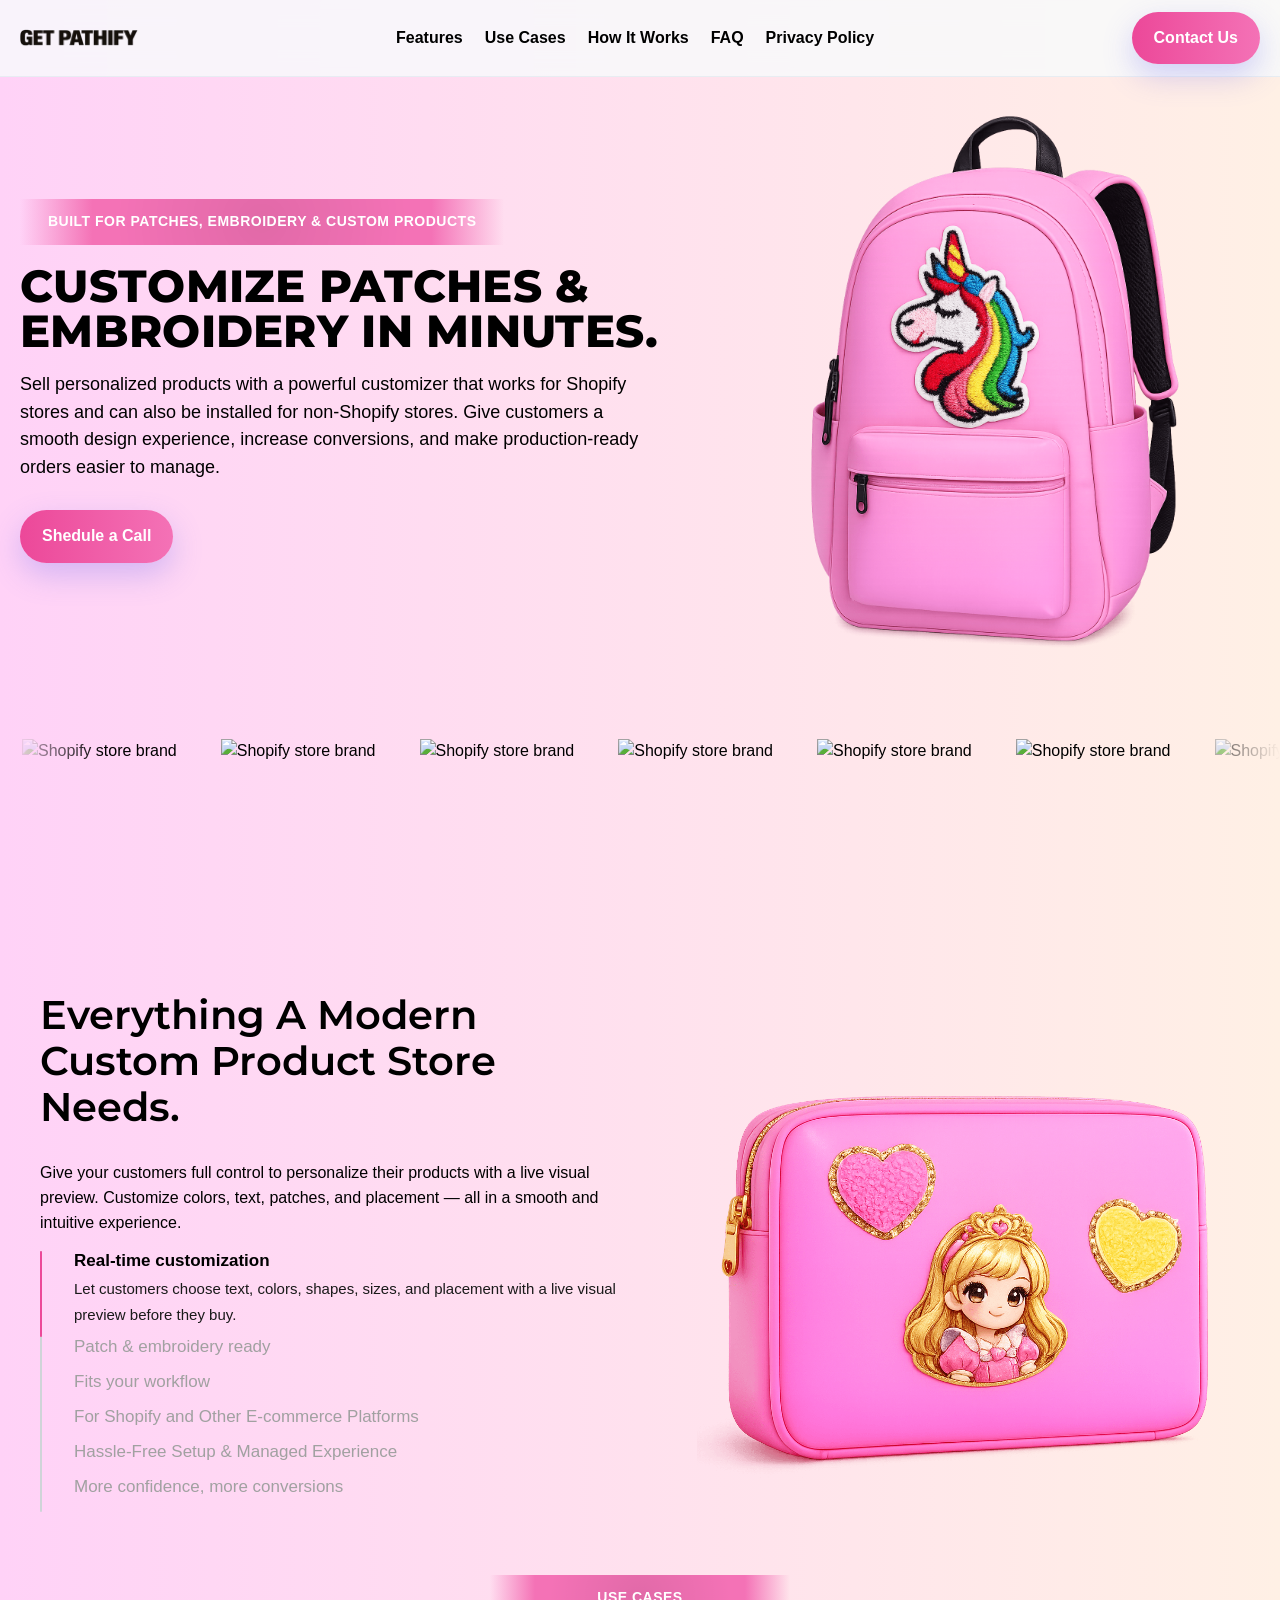
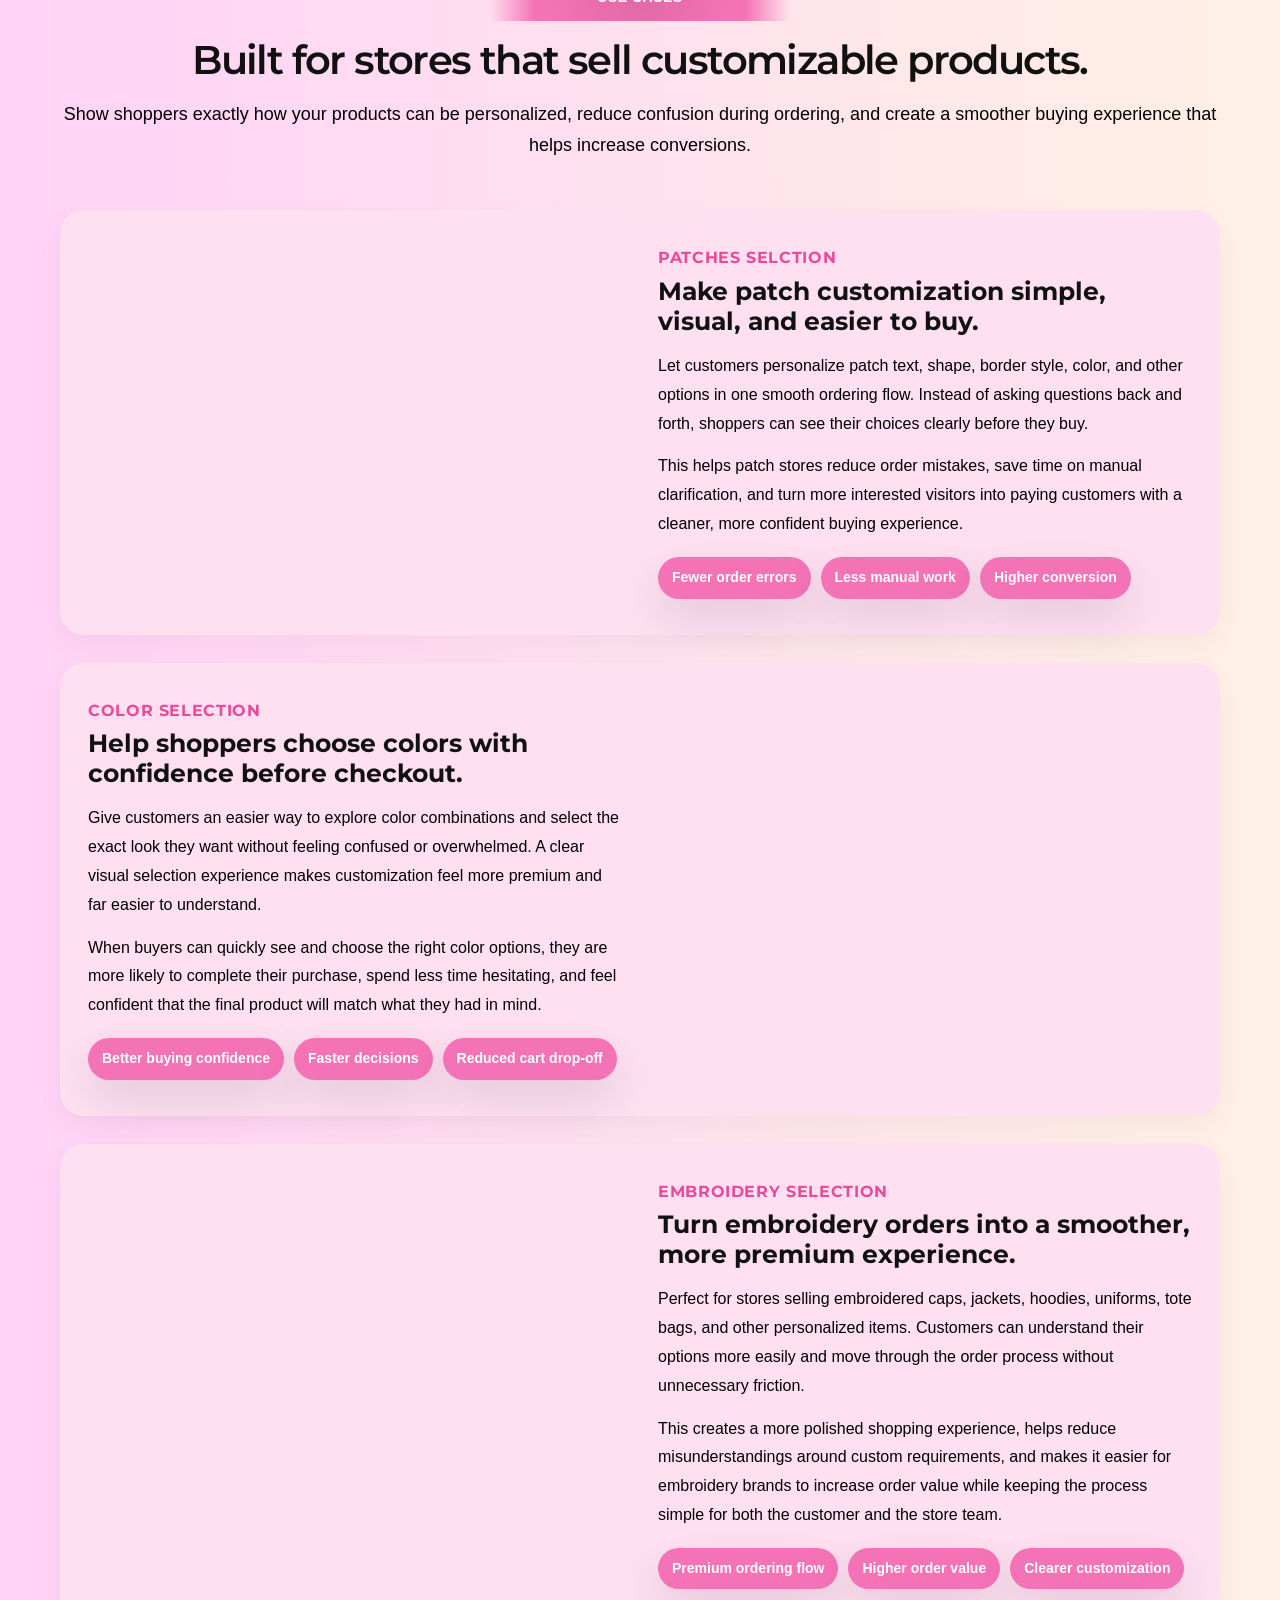
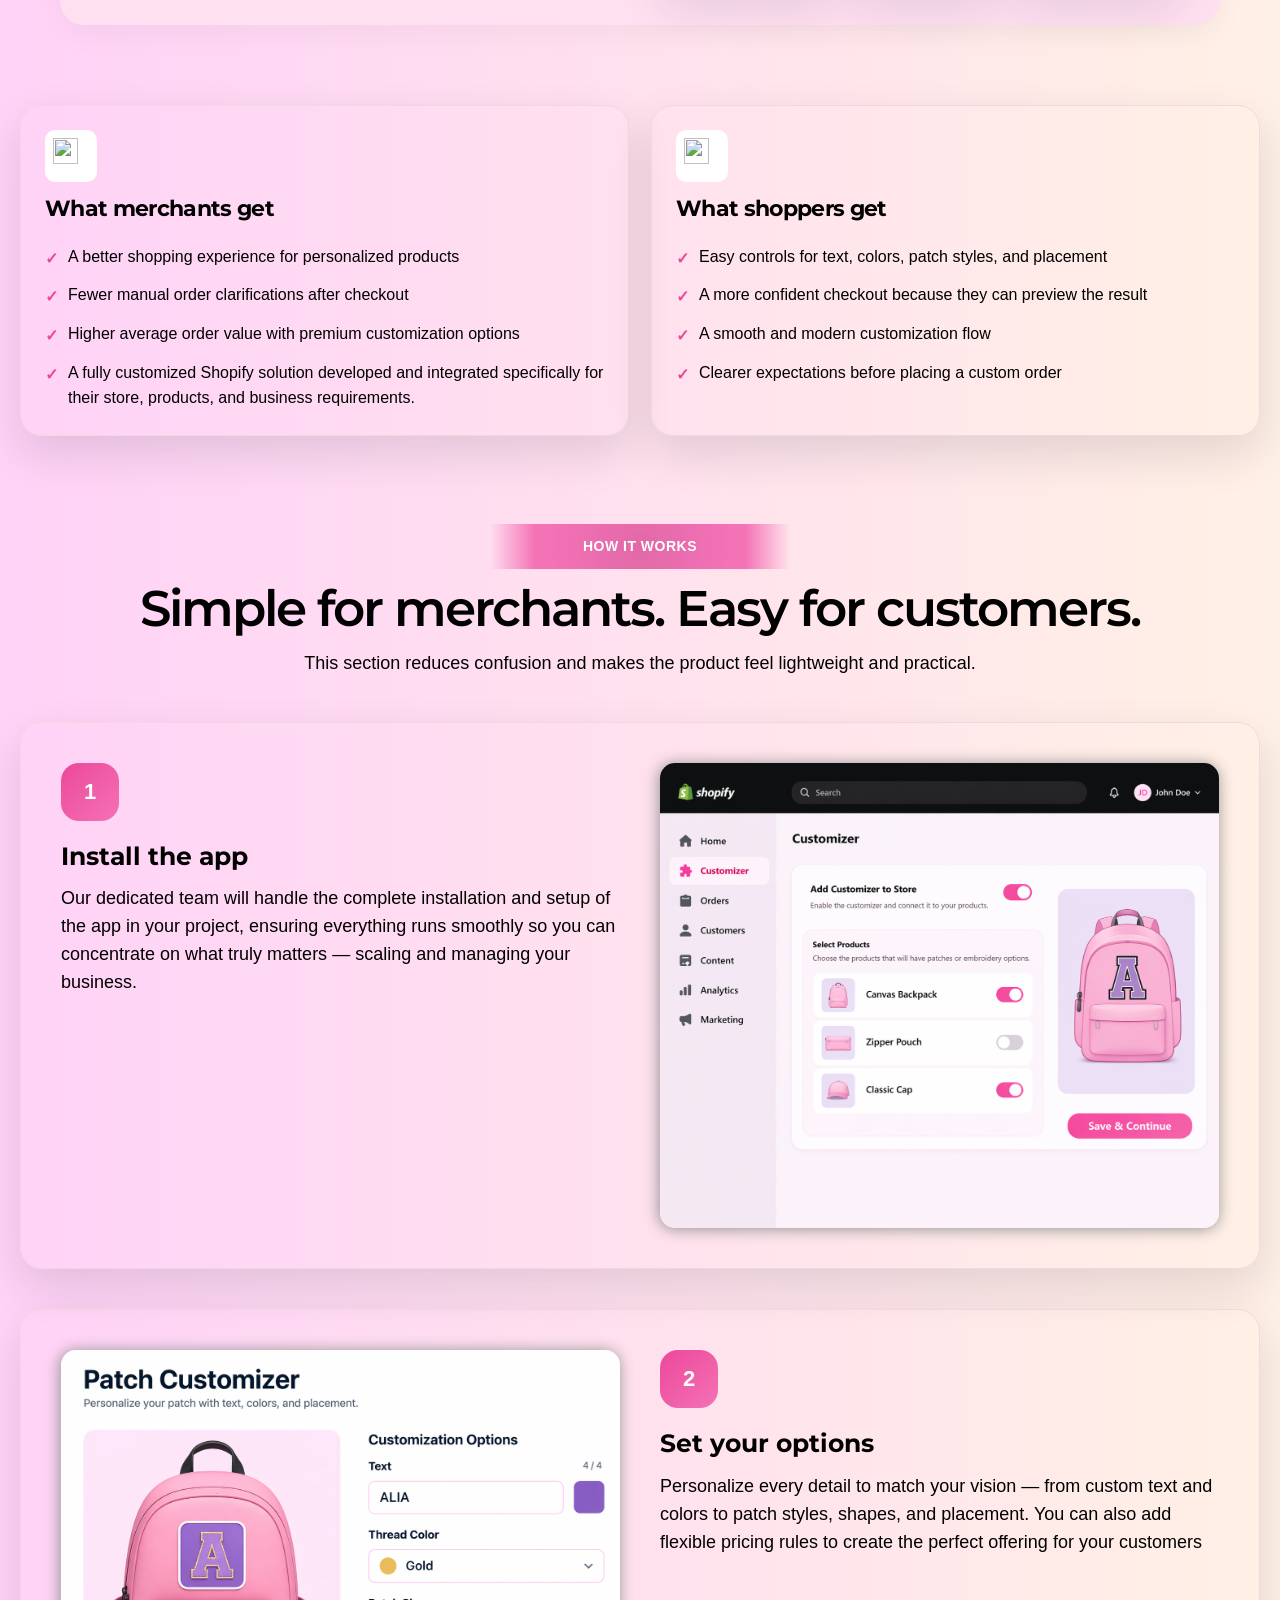
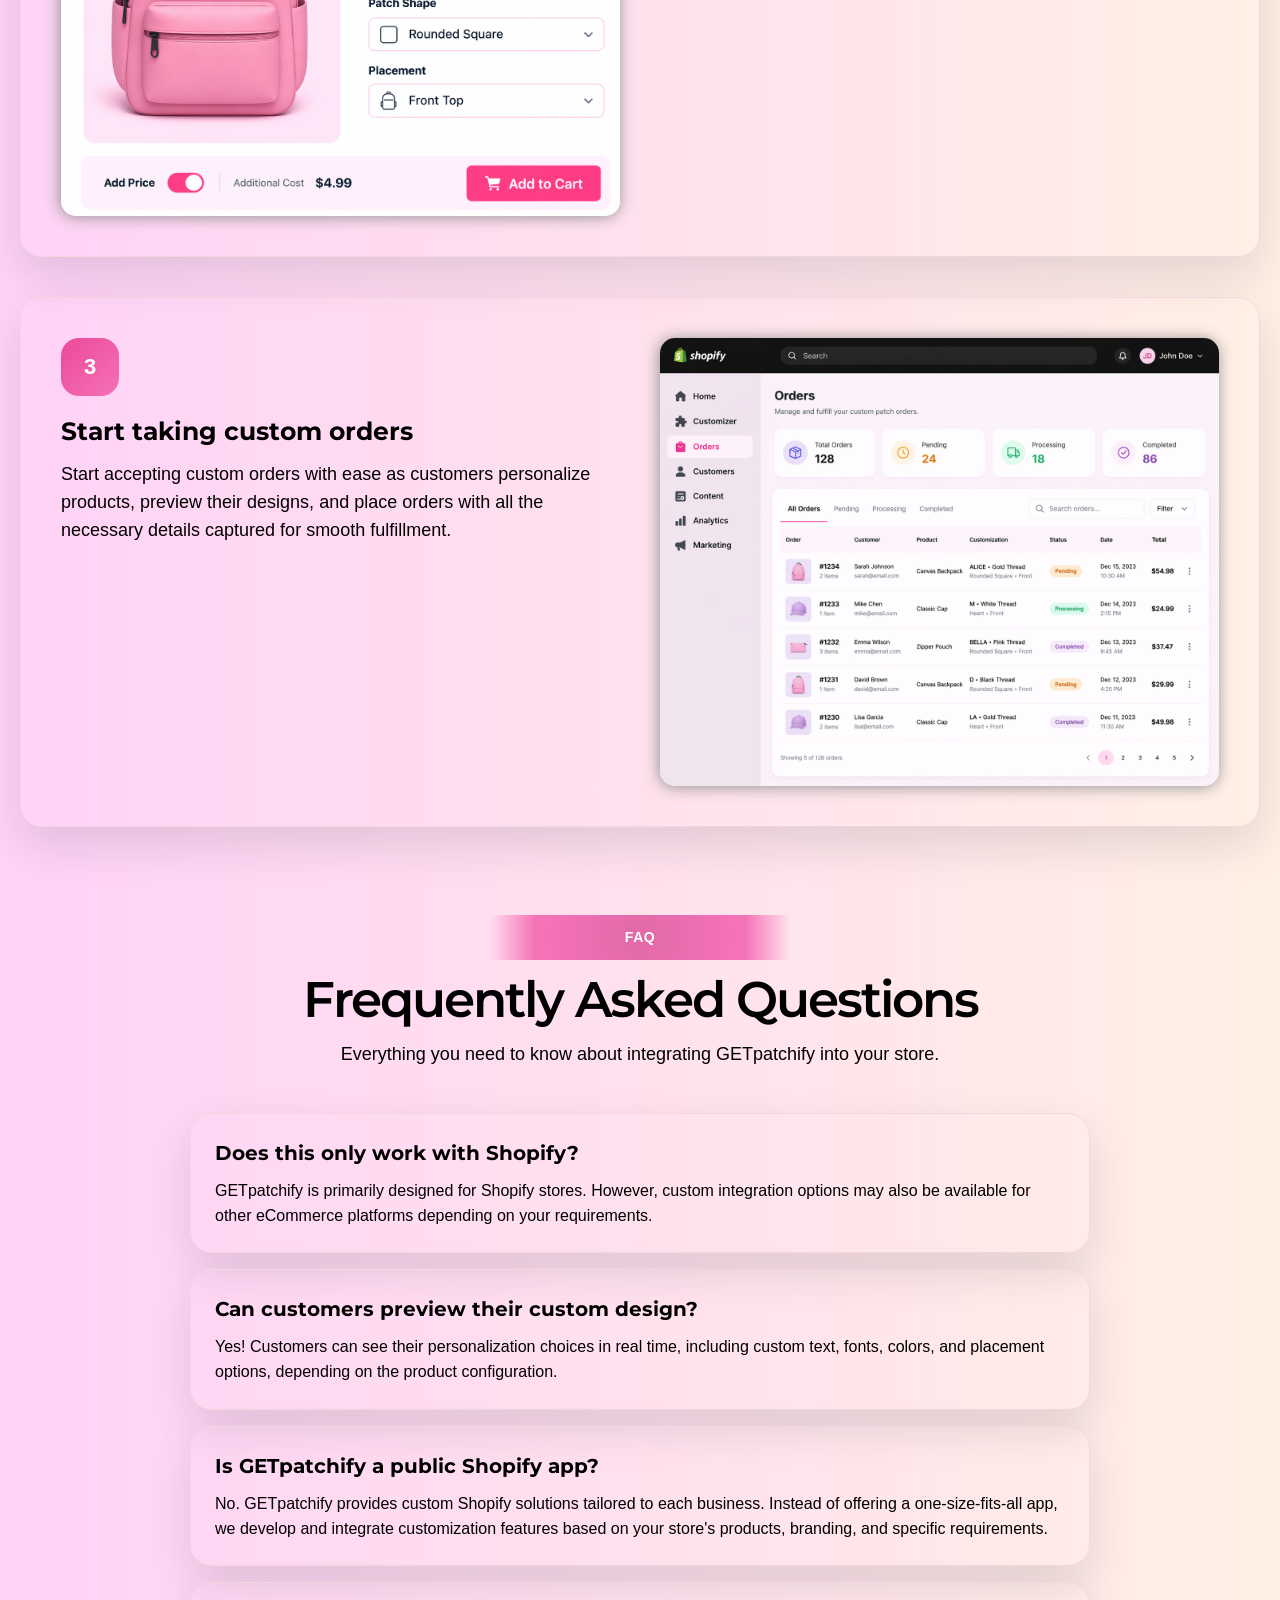
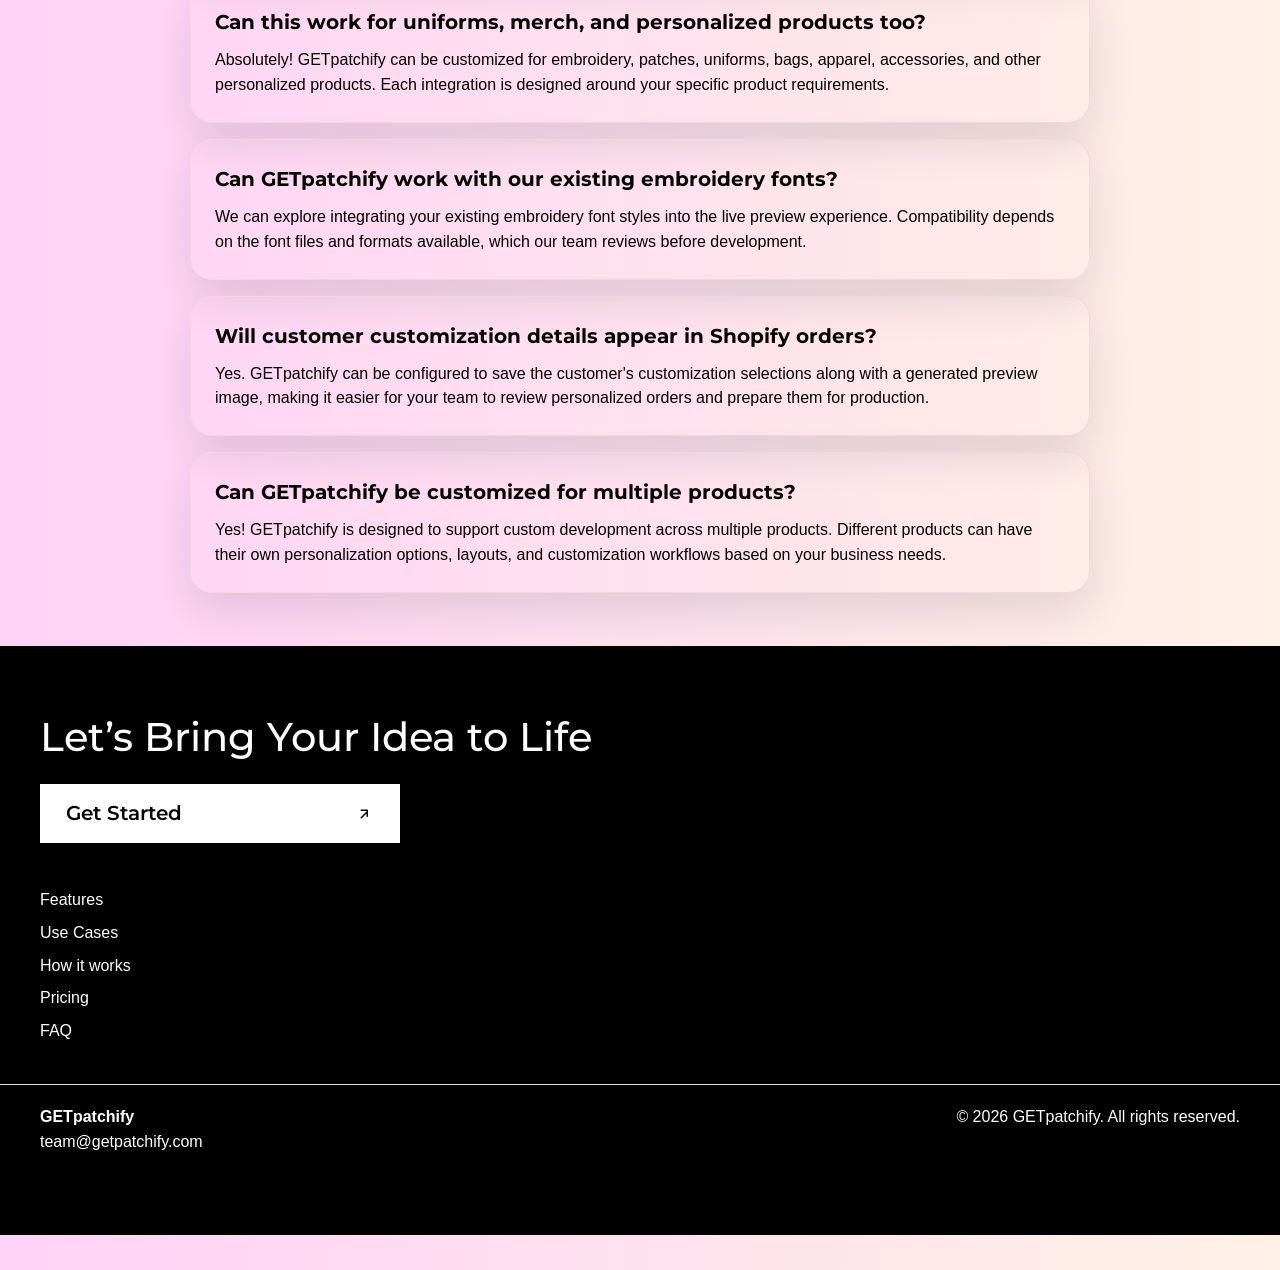
==== index.html @ f0e1431e "Update index.html" ====
<!DOCTYPE html>
<html lang="en">
<head>
  <meta charset="UTF-8" />
  <meta name="viewport" content="width=device-width, initial-scale=1.0" />
  <title>GETpatchify - Patch & Embroidery Customizer for Every Store</title>
   <link rel="icon" type="image/png" href="assets/favicon.png">
  <link rel="preconnect" href="https://fonts.googleapis.com">
<link rel="preconnect" href="https://fonts.gstatic.com" crossorigin>
<link href="https://fonts.googleapis.com/css2?family=Montserrat:ital,wght@0,100..900;1,100..900&display=swap" rel="stylesheet">
<link rel="stylesheet" href="assets/style.css">
</head>
<style>
  .mobile-navbar-toogle-button{
    display:none;
  }
</style>
<body>
  
  <header>
    <div class="container nav">
     
      <a href="/Get-Patchify" class="logo">
        <img src="assets/logo.png" alt="">
      </a>
 <div class="mobile-navbar-toogle-button">
        <span></span>
        <span></span>
      </div>

      <div class="mobile-nav-links">
           <a href="#features">Features</a>
        <a href="#use-cases">Use Cases</a>
        <a href="#how-it-works">How It Works</a>
        <!-- <a href="#pricing">Pricing</a> -->
        <a href="#faq">FAQ</a>
        <a href="/privacy-policy">Privacy Policy</a>
          <a href="/contact-us">Contact Us</a>
      </div>
      <nav class="nav-links">
        <a href="#features">Features</a>
        <a href="#use-cases">Use Cases</a>
        <a href="#how-it-works">How It Works</a>
        <!-- <a href="#pricing">Pricing</a> -->
        <a href="#faq">FAQ</a>
        <a href="/privacy-policy">Privacy Policy</a>
       
      </nav>

      <div class="nav-cta">
        <a class="btn btn-primary" href="/contact-us">Contact Us</a>
      </div>
    </div>
  </header>

  <main>
    <section class="hero">
      <div class="container hero-grid">
        
        <div>
          <span class="tag">Built for patches, embroidery & custom products</span>
          <h1>Customize patches & embroidery in minutes.</h1>
          <p>
            Sell personalized products with a powerful customizer that works for Shopify stores and can also be installed for non-Shopify stores. Give customers a smooth design experience, increase conversions, and make production-ready orders easier to manage.
          </p>


          <div class="nav-cta">
        <a class="btn btn-primary" href="https://calendar.app.google/YmENyZ9vrxTN5HNY9">Shedule a Call</a>
      </div>
        </div>
<div class="hero-card">
    <img src="assets/main-hero-image.png" alt="">
        </div>
        
      </div>
    </section>

    <section class="brands">
   <div class="imgs-marque-wrap">
  <div class="track">
    <img src="https://cdn.shopify.com/b/shopify-brochure2-assets/4a6ab9bbbf33ac29cf1747e48492a14e.svg" alt="Shopify store brand" loading="lazy">
    <img src="https://cdn.shopify.com/b/shopify-brochure2-assets/d7d665c21caba6bf4e58aea093f60a0c.svg" alt="Shopify store brand" loading="lazy">
    <img src="https://cdn.shopify.com/b/shopify-brochure2-assets/ea0fba11cd0b0a8221a77893385d4b6c.svg" alt="Shopify store brand" loading="lazy">
    <img src="https://cdn.shopify.com/b/shopify-brochure2-assets/bb1480775c17a84b2787e71d4b8b5c72.svg" alt="Shopify store brand" loading="lazy">
    <img src="https://cdn.shopify.com/b/shopify-brochure2-assets/2075ad1e1e60e6fa121f54a1bfe4185c.svg" alt="Shopify store brand" loading="lazy">
    <img src="https://cdn.shopify.com/b/shopify-brochure2-assets/f000a563db2c785b97ea90a1a2695c1e.svg" alt="Shopify store brand" loading="lazy">
    <img src="https://cdn.shopify.com/b/shopify-brochure2-assets/4a6ab9bbbf33ac29cf1747e48492a14e.svg" alt="Shopify store brand" loading="lazy">
    <img src="https://cdn.shopify.com/b/shopify-brochure2-assets/d7d665c21caba6bf4e58aea093f60a0c.svg" alt="Shopify store brand" loading="lazy">
    <img src="https://cdn.shopify.com/b/shopify-brochure2-assets/ea0fba11cd0b0a8221a77893385d4b6c.svg" alt="Shopify store brand" loading="lazy">
    <img src="https://cdn.shopify.com/b/shopify-brochure2-assets/bb1480775c17a84b2787e71d4b8b5c72.svg" alt="Shopify store brand" loading="lazy">
    <img src="https://cdn.shopify.com/b/shopify-brochure2-assets/2075ad1e1e60e6fa121f54a1bfe4185c.svg" alt="Shopify store brand" loading="lazy">
    <img src="https://cdn.shopify.com/b/shopify-brochure2-assets/f000a563db2c785b97ea90a1a2695c1e.svg" alt="Shopify store brand" loading="lazy">

    <!-- duplicate for smooth infinite marquee -->
  <img src="https://cdn.shopify.com/b/shopify-brochure2-assets/4a6ab9bbbf33ac29cf1747e48492a14e.svg" alt="Shopify store brand" loading="lazy">
    <img src="https://cdn.shopify.com/b/shopify-brochure2-assets/d7d665c21caba6bf4e58aea093f60a0c.svg" alt="Shopify store brand" loading="lazy">
    <img src="https://cdn.shopify.com/b/shopify-brochure2-assets/ea0fba11cd0b0a8221a77893385d4b6c.svg" alt="Shopify store brand" loading="lazy">
    <img src="https://cdn.shopify.com/b/shopify-brochure2-assets/bb1480775c17a84b2787e71d4b8b5c72.svg" alt="Shopify store brand" loading="lazy">
    <img src="https://cdn.shopify.com/b/shopify-brochure2-assets/2075ad1e1e60e6fa121f54a1bfe4185c.svg" alt="Shopify store brand" loading="lazy">
    <img src="https://cdn.shopify.com/b/shopify-brochure2-assets/f000a563db2c785b97ea90a1a2695c1e.svg" alt="Shopify store brand" loading="lazy">
    <img src="https://cdn.shopify.com/b/shopify-brochure2-assets/4a6ab9bbbf33ac29cf1747e48492a14e.svg" alt="Shopify store brand" loading="lazy">
    <img src="https://cdn.shopify.com/b/shopify-brochure2-assets/d7d665c21caba6bf4e58aea093f60a0c.svg" alt="Shopify store brand" loading="lazy">
    <img src="https://cdn.shopify.com/b/shopify-brochure2-assets/ea0fba11cd0b0a8221a77893385d4b6c.svg" alt="Shopify store brand" loading="lazy">
    <img src="https://cdn.shopify.com/b/shopify-brochure2-assets/bb1480775c17a84b2787e71d4b8b5c72.svg" alt="Shopify store brand" loading="lazy">
    <img src="https://cdn.shopify.com/b/shopify-brochure2-assets/2075ad1e1e60e6fa121f54a1bfe4185c.svg" alt="Shopify store brand" loading="lazy">
    <img src="https://cdn.shopify.com/b/shopify-brochure2-assets/f000a563db2c785b97ea90a1a2695c1e.svg" alt="Shopify store brand" loading="lazy">
  </div>
</div>
    </section>

    <section class="trusted-oil-change-evanston-process-section" aria-labelledby="trusted-oil-change-evanston-process-title">

  <div class="trusted-oil-change-evanston-process-container" id="features">
    <div class="trusted-oil-change-evanston-process__inner">
<div class="trusted-oil-change-evanston-process-main-content-wrapper-only-for-mobile">
	 <div class="trusted-oil-change-evanston-process-main-content">
      

          <h2 id="trusted-oil-change-evanston-process-title"
              class="trusted-oil-change-evanston-process__title">
            Everything a modern custom product store needs.
          </h2>
        </div>
<p>
	Give your customers full control to personalize their products with a live visual preview. Customize colors, text, patches, and placement — all in a smooth and intuitive experience.
		  </p>
		</div>

      <!-- LEFT -->
      <div class="trusted-oil-change-evanston-process__left">

        <div class="trusted-oil-change-evanston-process-main-content only-for-desktop-main-content-wrapper">
      

          <h2 id="trusted-oil-change-evanston-process-title"
              class="trusted-oil-change-evanston-process__title">
            Everything a modern custom product store needs.
          </h2>
        </div>
<p>
	Give your customers full control to personalize their products with a live visual preview. Customize colors, text, patches, and placement — all in a smooth and intuitive experience.
		  </p>
        <!-- STEPS (Accordion style, keyboard accessible) -->
        <div class="trusted-oil-change-evanston-process-steps"
             id="evanstontrustedoilSteps"
             role="region"
             aria-label="Evanston Oil change process steps">

          <!-- Decorative bars -->
          <span class="trusted-oil-change-evanston-process-steps__track"
                aria-hidden="true"></span>
          <span class="trusted-oil-change-evanston-process-steps__active"
                aria-hidden="true"></span>

          <!-- STEP 1 -->
          <button class="trusted-oil-change-evanston-process-step is-active"
                  type="button"
                  aria-expanded="true"
                  aria-controls="evanston-oil-step-panel-1"
                  id="evanston-oil-step-btn-1">
            <span class="trusted-oil-change-evanston-process-step__content">
              <span class="trusted-oil-change-evanston-process-step__title">
               Real-time customization
              </span>

              <span class="trusted-oil-change-evanston-process-step__desc"
                    id="evanston-oil-step-panel-1"
                    role="region"
                    aria-labelledby="evanston-oil-step-btn-1">
                <span>
                  Let customers choose text, colors, shapes, sizes, and placement with a live visual preview before they buy.
                </span>
              </span>
            </span>
          </button>

          <!-- STEP 2 -->
          <button class="trusted-oil-change-evanston-process-step"
                  type="button"
                  aria-expanded="false"
                  aria-controls="evanston-oil-step-panel-2"
                  id="evanston-oil-step-btn-2">
            <span class="trusted-oil-change-evanston-process-step__content">
              <span class="trusted-oil-change-evanston-process-step__title">
               Patch & embroidery ready
              </span>

              <span class="trusted-oil-change-evanston-process-step__desc"
                    id="evanston-oil-step-panel-2"
                    role="region"
                    aria-labelledby="evanston-oil-step-btn-2">
                <span>
                  Built specifically for patch shops, embroidery businesses, uniforms, merch stores, and made-to-order products.
                </span>
              </span>
            </span>
          </button>

          <!-- STEP 3 -->
          <button class="trusted-oil-change-evanston-process-step"
                  type="button"
                  aria-expanded="false"
                  aria-controls="evanston-oil-step-panel-3"
                  id="evanston-oil-step-btn-3">
            <span class="trusted-oil-change-evanston-process-step__content">
              <span class="trusted-oil-change-evanston-process-step__title">
                Fits your workflow
              </span>

              <span class="trusted-oil-change-evanston-process-step__desc"
                    id="evanston-oil-step-panel-3"
                    role="region"
                    aria-labelledby="evanston-oil-step-btn-3">
                <span>
                  Capture customer selections in a clean format so your team can fulfill custom orders with fewer mistakes.
                </span>
              </span>
            </span>
          </button>

          <!-- STEP 4 -->
          <button class="trusted-oil-change-evanston-process-step"
                  type="button"
                  aria-expanded="false"
                  aria-controls="evanston-oil-step-panel-4"
                  id="evanston-oil-step-btn-4">
            <span class="trusted-oil-change-evanston-process-step__content">
              <span class="trusted-oil-change-evanston-process-step__title">
                For Shopify and Other E-commerce Platforms
              </span>

              <span class="trusted-oil-change-evanston-process-step__desc"
                    id="evanston-oil-step-panel-4"
                    role="region"
                    aria-labelledby="evanston-oil-step-btn-4">
                <span>
                 We can install the app on your Shopify store. If your store is not on Shopify, we can integrate it with other platforms as well.
                </span>
              </span>
            </span>
          </button>
          

          <!-- STEP 5 -->
          <button class="trusted-oil-change-evanston-process-step"
                  type="button"
                  aria-expanded="false"
                  aria-controls="evanston-oil-step-panel-5"
                  id="evanston-oil-step-btn-5">
            <span class="trusted-oil-change-evanston-process-step__content">
              <span class="trusted-oil-change-evanston-process-step__title">
                Hassle-Free Setup & Managed Experience
              </span>

              <span class="trusted-oil-change-evanston-process-step__desc"
                    id="evanston-oil-step-panel-5"
                    role="region"
                    aria-labelledby="evanston-oil-step-btn-5">
                <span>
                  We take care of the setup and technical configuration for you, ensuring everything runs smoothly. You can focus on your business while we handle the complex parts.
                </span>
              </span>
            </span>
          </button>
          <button class="trusted-oil-change-evanston-process-step"
                  type="button"
                  aria-expanded="false"
                  aria-controls="evanston-oil-step-panel-6"
                  id="evanston-oil-step-btn-6">
            <span class="trusted-oil-change-evanston-process-step__content">
              <span class="trusted-oil-change-evanston-process-step__title">
               More confidence, more conversions
              </span>

              <span class="trusted-oil-change-evanston-process-step__desc"
                    id="evanston-oil-step-panel-6"
                    role="region"
                    aria-labelledby="evanston-oil-step-btn-6">
                <span>
                  When shoppers can see what they’re ordering, they buy faster and hesitate less on personalized items.
                </span>
              </span>
            </span>
          </button>
       

        </div>
		  
		  
      </div>

      <!-- RIGHT IMAGES (decorative) -->
      <div class="trusted-oil-change-evanston-process__right">
        <div class="oil-images" id="evanstonoilImages">
         
          <img src="assets/first-feature.png" alt="Check-Engine-Light-Drivability-Diagnostics-1.png" aria-hidden="true">
          <img src="assets/second-feature.png" alt="Battery-Testing-Replacement" aria-hidden="true">
          <img src="assets/third-feature.png" alt="Starter-Alternator-Electrical-Repairs-1-1.png" aria-hidden="true">
		  <img src="assets/fouth-feature.png" alt="Heating-Air-Conditioning-Repair" aria-hidden="true">
		  <img src="assets/fifth-feature.png" alt="Cooling-System-Service" aria-hidden="true">
		  <img src="assets/sixth-image.png" alt="Suspension-Steering-Repairs" aria-hidden="true">
		
        </div>
      </div>
    </div>
  </div>
</section>


    <section id="use-cases">
  <div class="container">
    <div class="section-head">
      <span class="tag">Use cases</span>
      <h2>Built for stores that sell customizable products.</h2>
      <p>
        Show shoppers exactly how your products can be personalized, reduce confusion during ordering,
        and create a smoother buying experience that helps increase conversions.
      </p>
    </div>

    <div class="use-case-list">

      <article class="use-case-row">
        <div class="use-case-media">
          <video autoplay muted loop playsinline preload="metadata">
            <source src="assets/Recording 2026-06-13 163610.mp4" type="video/mp4">
          </video>
        </div>
        <div class="use-case-content">
          <span class="use-case-label">Patches Selction</span>
          <h3>Make patch customization simple, visual, and easier to buy.</h3>
          <p>
            Let customers personalize patch text, shape, border style, color, and other options in one
            smooth ordering flow. Instead of asking questions back and forth, shoppers can see their
            choices clearly before they buy.
          </p>
          <p>
            This helps patch stores reduce order mistakes, save time on manual clarification, and turn
            more interested visitors into paying customers with a cleaner, more confident buying experience.
          </p>
          <div class="use-case-tags">
            <span>Fewer order errors</span>
            <span>Less manual work</span>
            <span>Higher conversion</span>
          </div>
        </div>
      </article>

      <article class="use-case-row reverse">
        <div class="use-case-media">
          <video autoplay muted loop playsinline preload="metadata">
            <source src="assets/Color changing video.mp4" type="video/mp4">
          </video>
        </div>
        <div class="use-case-content">
          <span class="use-case-label">Color selection</span>
          <h3>Help shoppers choose colors with confidence before checkout.</h3>
          <p>
            Give customers an easier way to explore color combinations and select the exact look they want
            without feeling confused or overwhelmed. A clear visual selection experience makes customization
            feel more premium and far easier to understand.
          </p>
          <p>
            When buyers can quickly see and choose the right color options, they are more likely to complete
            their purchase, spend less time hesitating, and feel confident that the final product will match
            what they had in mind.
          </p>
          <div class="use-case-tags">
            <span>Better buying confidence</span>
            <span>Faster decisions</span>
            <span>Reduced cart drop-off</span>
          </div>
        </div>
      </article>

      <article class="use-case-row">
        <div class="use-case-media">
          <video autoplay muted loop playsinline preload="metadata">
            <source src="assets/Embroidery Video.mp4" type="video/mp4">
          </video>
        </div>
        <div class="use-case-content">
          <span class="use-case-label">Embroidery Selection</span>
          <h3>Turn embroidery orders into a smoother, more premium experience.</h3>
          <p>
            Perfect for stores selling embroidered caps, jackets, hoodies, uniforms, tote bags, and other
            personalized items. Customers can understand their options more easily and move through the
            order process without unnecessary friction.
          </p>
          <p>
            This creates a more polished shopping experience, helps reduce misunderstandings around custom
            requirements, and makes it easier for embroidery brands to increase order value while keeping
            the process simple for both the customer and the store team.
          </p>
          <div class="use-case-tags">
            <span>Premium ordering flow</span>
            <span>Higher order value</span>
            <span>Clearer customization</span>
          </div>
        </div>
      </article>

    </div>
  </div>
</section>

    <section>
      <div class="container two-col">
        <article class="use-card">
          <div class="icon"><img src="https://cdn-icons-png.flaticon.com/512/6817/6817040.png" alt=""></div>
          <h3>What merchants get</h3>
          <ul class="bullets">
            <li>A better shopping experience for personalized products</li>
            <li>Fewer manual order clarifications after checkout</li>
            <li>Higher average order value with premium customization options</li>
           <li>A fully customized Shopify solution developed and integrated specifically for their store, products, and business requirements.</li>
          </ul>
        </article>

        <article class="use-card">
          <div class="icon"><img src="https://cdn-icons-png.flaticon.com/512/10340/10340510.png" alt=""></div>
          <h3>What shoppers get</h3>
          <ul class="bullets">
            <li>Easy controls for text, colors, patch styles, and placement</li>
            <li>A more confident checkout because they can preview the result</li>
            <li>A smooth and modern customization flow</li>
            <li>Clearer expectations before placing a custom order</li>
          </ul>
        </article>
      </div>
    </section>

    <section id="how-it-works">
      <div class="container">
        <div class="section-head">
          <span class="tag">How it works</span>
          <h2>Simple for merchants. Easy for customers.</h2>
          <p>This section reduces confusion and makes the product feel lightweight and practical.</p>
        </div>

        <div class="steps">
          <article class="step-card">
            <div class="content">
            <div class="step-no">1</div>
            <h3>Install the app</h3>
            <p>Our dedicated team will handle the complete installation and setup of the app in your project, ensuring everything runs smoothly so you can concentrate on what truly matters — scaling and managing your business.</p>
            </div>
         <div class="how-it-works-steps-images">
            <img src="assets/Final-img-1.png" alt="">
         </div>
          </article>

          <article class="step-card">
            <div class="how-it-works-steps-images">
            <img src="assets/Final-img-2.png" alt="">
         </div>
            <div class="content">
               <div class="step-no">2</div>
            <h3>Set your options</h3>
            <p>Personalize every detail to match your vision — from custom text and colors to patch styles, shapes, and placement. You can also add flexible pricing rules to create the perfect offering for your customers</p>
            </div>
          
          </article>

          <article class="step-card">
            <div class="content">
<div class="step-no">3</div>
            <h3>Start taking custom orders</h3>
            <p>Start accepting custom orders with ease as customers personalize products, preview their designs, and place orders with all the necessary details captured for smooth fulfillment.</p>
            </div>
              <div class="how-it-works-steps-images">
            <img src="assets/Final-img-3.png" alt="">
         </div>
          </article>
        </div>
      </div>
    </section>


   <!-- <section class="gp-reviews-section">
  <div class="gp-container">

    <div class="gp-review-heading">
      <h2>Trusted by thousands of growing brands worldwide!</h2>
      <p>See why growing brands trust GET Patchify.</p>
    </div>

    <div class="gp-review-slider">

      <div class="gp-review-card">
        <h3>James Carter</h3>
        <span>Urban Stitch Co.</span>
        <svg xmlns="http://www.w3.org/2000/svg" width="85" height="15" viewBox="0 0 85 15" fill="none">
                    <path d="M2.71803 14.9779L4.64403 9.25387L3.12999e-05 6.13987H5.68803L7.72203 0.00187397L9.79203 6.13987H15.444L10.8 9.25387L12.762 14.9779L7.72203 11.3239L2.71803 14.9779ZM19.9973 14.9779L21.9233 9.25387L17.2793 6.13987H22.9673L25.0013 0.00187397L27.0713 6.13987H32.7233L28.0793 9.25387L30.0413 14.9779L25.0013 11.3239L19.9973 14.9779ZM37.2766 14.9779L39.2026 9.25387L34.5586 6.13987H40.2466L42.2806 0.00187397L44.3506 6.13987H50.0026L45.3586 9.25387L47.3206 14.9779L42.2806 11.3239L37.2766 14.9779ZM54.5559 14.9779L56.4819 9.25387L51.8379 6.13987H57.5259L59.5599 0.00187397L61.6299 6.13987H67.2819L62.6379 9.25387L64.5999 14.9779L59.5599 11.3239L54.5559 14.9779ZM71.8352 14.9779L73.7612 9.25387L69.1172 6.13987H74.8052L76.8392 0.00187397L78.9092 6.13987H84.5612L79.9172 9.25387L81.8792 14.9779L76.8392 11.3239L71.8352 14.9779Z" fill="#F5A623"></path>
                  </svg>
        <p>
          Working with GET Patchify completely transformed our store.
          Customers love the customization experience, and conversions
          improved within the first few weeks.
        </p>
      </div>

      <div class="gp-review-card">
        <h3>Sophia Miller</h3>
        <span>Pink Label Studio</span>
        <svg xmlns="http://www.w3.org/2000/svg" width="85" height="15" viewBox="0 0 85 15" fill="none">
                    <path d="M2.71803 14.9779L4.64403 9.25387L3.12999e-05 6.13987H5.68803L7.72203 0.00187397L9.79203 6.13987H15.444L10.8 9.25387L12.762 14.9779L7.72203 11.3239L2.71803 14.9779ZM19.9973 14.9779L21.9233 9.25387L17.2793 6.13987H22.9673L25.0013 0.00187397L27.0713 6.13987H32.7233L28.0793 9.25387L30.0413 14.9779L25.0013 11.3239L19.9973 14.9779ZM37.2766 14.9779L39.2026 9.25387L34.5586 6.13987H40.2466L42.2806 0.00187397L44.3506 6.13987H50.0026L45.3586 9.25387L47.3206 14.9779L42.2806 11.3239L37.2766 14.9779ZM54.5559 14.9779L56.4819 9.25387L51.8379 6.13987H57.5259L59.5599 0.00187397L61.6299 6.13987H67.2819L62.6379 9.25387L64.5999 14.9779L59.5599 11.3239L54.5559 14.9779ZM71.8352 14.9779L73.7612 9.25387L69.1172 6.13987H74.8052L76.8392 0.00187397L78.9092 6.13987H84.5612L79.9172 9.25387L81.8792 14.9779L76.8392 11.3239L71.8352 14.9779Z" fill="#F5A623"></path>
                  </svg>
        <p>
          Before GET Patchify, our personalization process was messy.
          Now everything feels smooth, modern, and much easier to manage.
          Highly recommended!
        </p>
      </div>

      <div class="gp-review-card">
        <h3>Daniel Brooks</h3>
        <span>Next Trend Apparel</span>
        <svg xmlns="http://www.w3.org/2000/svg" width="85" height="15" viewBox="0 0 85 15" fill="none">
                    <path d="M2.71803 14.9779L4.64403 9.25387L3.12999e-05 6.13987H5.68803L7.72203 0.00187397L9.79203 6.13987H15.444L10.8 9.25387L12.762 14.9779L7.72203 11.3239L2.71803 14.9779ZM19.9973 14.9779L21.9233 9.25387L17.2793 6.13987H22.9673L25.0013 0.00187397L27.0713 6.13987H32.7233L28.0793 9.25387L30.0413 14.9779L25.0013 11.3239L19.9973 14.9779ZM37.2766 14.9779L39.2026 9.25387L34.5586 6.13987H40.2466L42.2806 0.00187397L44.3506 6.13987H50.0026L45.3586 9.25387L47.3206 14.9779L42.2806 11.3239L37.2766 14.9779ZM54.5559 14.9779L56.4819 9.25387L51.8379 6.13987H57.5259L59.5599 0.00187397L61.6299 6.13987H67.2819L62.6379 9.25387L64.5999 14.9779L59.5599 11.3239L54.5559 14.9779ZM71.8352 14.9779L73.7612 9.25387L69.1172 6.13987H74.8052L76.8392 0.00187397L78.9092 6.13987H84.5612L79.9172 9.25387L81.8792 14.9779L76.8392 11.3239L71.8352 14.9779Z" fill="#F5A623"></path>
                  </svg>
        <p>
          GET Patchify helped us launch custom patch products quickly.
          Setup was easy, support was great, and sales picked up fast.
        </p>
      </div>

       <div class="gp-review-card">
        <h3>Ethan Walker</h3>
        <span>Custom Stitch Studio</span>
<svg xmlns="http://www.w3.org/2000/svg" width="85" height="15" viewBox="0 0 85 15" fill="none">
                    <path d="M2.71803 14.9779L4.64403 9.25387L3.12999e-05 6.13987H5.68803L7.72203 0.00187397L9.79203 6.13987H15.444L10.8 9.25387L12.762 14.9779L7.72203 11.3239L2.71803 14.9779ZM19.9973 14.9779L21.9233 9.25387L17.2793 6.13987H22.9673L25.0013 0.00187397L27.0713 6.13987H32.7233L28.0793 9.25387L30.0413 14.9779L25.0013 11.3239L19.9973 14.9779ZM37.2766 14.9779L39.2026 9.25387L34.5586 6.13987H40.2466L42.2806 0.00187397L44.3506 6.13987H50.0026L45.3586 9.25387L47.3206 14.9779L42.2806 11.3239L37.2766 14.9779ZM54.5559 14.9779L56.4819 9.25387L51.8379 6.13987H57.5259L59.5599 0.00187397L61.6299 6.13987H67.2819L62.6379 9.25387L64.5999 14.9779L59.5599 11.3239L54.5559 14.9779ZM71.8352 14.9779L73.7612 9.25387L69.1172 6.13987H74.8052L76.8392 0.00187397L78.9092 6.13987H84.5612L79.9172 9.25387L81.8792 14.9779L76.8392 11.3239L71.8352 14.9779Z" fill="#F5A623"></path>
                  </svg>
        <p>
         GET Patchify made it incredibly easy for us to offer custom patches on our store. The interface is smooth, and our customers love the real-time preview feature. It has definitely improved our conversion rate.
        </p>
      </div>


       <div class="gp-review-card">
        <h3>Liam Carter</h3>
        <span>Urban Threads Co.</span>
<svg xmlns="http://www.w3.org/2000/svg" width="85" height="15" viewBox="0 0 85 15" fill="none">
                    <path d="M2.71803 14.9779L4.64403 9.25387L3.12999e-05 6.13987H5.68803L7.72203 0.00187397L9.79203 6.13987H15.444L10.8 9.25387L12.762 14.9779L7.72203 11.3239L2.71803 14.9779ZM19.9973 14.9779L21.9233 9.25387L17.2793 6.13987H22.9673L25.0013 0.00187397L27.0713 6.13987H32.7233L28.0793 9.25387L30.0413 14.9779L25.0013 11.3239L19.9973 14.9779ZM37.2766 14.9779L39.2026 9.25387L34.5586 6.13987H40.2466L42.2806 0.00187397L44.3506 6.13987H50.0026L45.3586 9.25387L47.3206 14.9779L42.2806 11.3239L37.2766 14.9779ZM54.5559 14.9779L56.4819 9.25387L51.8379 6.13987H57.5259L59.5599 0.00187397L61.6299 6.13987H67.2819L62.6379 9.25387L64.5999 14.9779L59.5599 11.3239L54.5559 14.9779ZM71.8352 14.9779L73.7612 9.25387L69.1172 6.13987H74.8052L76.8392 0.00187397L78.9092 6.13987H84.5612L79.9172 9.25387L81.8792 14.9779L76.8392 11.3239L71.8352 14.9779Z" fill="#F5A623"></path>
                  </svg>
        <p>
          We were struggling with customization before, but GET Patchify simplified everything. Setup was quick, and the app fits perfectly into our workflow. It’s been a huge upgrade for our store.
        </p>
      </div>


       <div class="gp-review-card">
        <h3>Noah Bennett</h3>
        <span>Crafted Wearables</span>
        <svg xmlns="http://www.w3.org/2000/svg" width="85" height="15" viewBox="0 0 85 15" fill="none">
                    <path d="M2.71803 14.9779L4.64403 9.25387L3.12999e-05 6.13987H5.68803L7.72203 0.00187397L9.79203 6.13987H15.444L10.8 9.25387L12.762 14.9779L7.72203 11.3239L2.71803 14.9779ZM19.9973 14.9779L21.9233 9.25387L17.2793 6.13987H22.9673L25.0013 0.00187397L27.0713 6.13987H32.7233L28.0793 9.25387L30.0413 14.9779L25.0013 11.3239L19.9973 14.9779ZM37.2766 14.9779L39.2026 9.25387L34.5586 6.13987H40.2466L42.2806 0.00187397L44.3506 6.13987H50.0026L45.3586 9.25387L47.3206 14.9779L42.2806 11.3239L37.2766 14.9779ZM54.5559 14.9779L56.4819 9.25387L51.8379 6.13987H57.5259L59.5599 0.00187397L61.6299 6.13987H67.2819L62.6379 9.25387L64.5999 14.9779L59.5599 11.3239L54.5559 14.9779ZM71.8352 14.9779L73.7612 9.25387L69.1172 6.13987H74.8052L76.8392 0.00187397L78.9092 6.13987H84.5612L79.9172 9.25387L81.8792 14.9779L76.8392 11.3239L71.8352 14.9779Z" fill="#F5A623"></path>
                  </svg>
        <p>
          GET Patchify gave our customers a better shopping experience. The customization options are clean and easy to use, and we’ve seen a noticeable increase in engagement and sales.
        </p>
      </div>

    </div>

  </div>
</section>

<section class="gp-related-projects">
  <div class="gp-container">
    <div class="gp-related-head">
      <h2>RELATED PROJECTS</h2>
    </div>

    <div class="gp-project-grid">

     
      <a href="https://www.casetify.com/" target="_blank" class="gp-project-card">
        <div class="gp-project-image">
          <img
            class="img-default"
            src="assets/project-1-second-image (1).webp"
            alt="Custom phone case project preview"
          />
          <img
            class="img-hover"
            src="assets/project-1-second-image (2).webp"
            alt="Custom phone case hover preview"
          />
        </div>
        <div class="gp-project-info">
          <h3>CASETiFY</h3>
          <p>Customizable Phone Cases</p>
        </div>
      </a>

 
      <a href="https://www.stoneycloverlane.com/" target="_blank" class="gp-project-card">
        <div class="gp-project-image">
          <img
            class="img-default"
            src="assets/project-2-first-image.webp"
            
          />
          <img
            class="img-hover"
            src="assets/project-2-second-image.webp"
            alt="Custom pet tag hover preview"
          />
        </div>
        <div class="gp-project-info">
          <h3>Stoney Clover</h3>
          <p>Customizable Bags</p>
        </div>
      </a>

    
      <a href="https://www.neonsigns.com/us/" target="_blank" class="gp-project-card">
        <div class="gp-project-image">
          <img
            class="img-default"
            src="assets/project-3-first-image.webp"
            alt="Stoney Clover project preview"
          />
          <img
            class="img-hover"
            src="assets/project-3-second-img.webp"
            alt="Stoney Clover project preview"
          />
        </div>
        <div class="gp-project-info">
          <h3>Neon Sign</h3>
          <p>Personalized Neon Sign Builder</p>
        </div>
      </a>

    </div>
  </div>
</section>


    <section id="pricing">
      <div class="container">
        <div class="section-head">
          <span class="tag">Pricing</span>
          <h2>Simple pricing that is easy to understand.</h2>
        </div>

        <div class="pricing-grid">
         <article class="pricing-card">
			  <h3>Installation Fee</h3>
<p>We build and fully customize your app to match your products, workflow, and business requirements, ensuring a seamless experience for your customers.</p>
<div class="price">$1000 <small>/ one-time payment</small></div>
			 </article>
			<article class="pricing-card">
				  <h3>Monthly Subscribtion</h3>
  <p>Includes all core features needed to run your customization experience.</p>
  <div class="price">Free for the First Month, Then $750 <small>/ month</small></div>
  <ul class="bullets">
    <li>Complete App Installation</li>
    <li>Full App Setup</li>
    <li>Secure Image Hosting</li>
    <li>Unlimited Image Storage</li>
    <li>24/7 Dedicated Support</li>
  </ul>
			</article>


      
        </div>
      </div>
    </section> -->


<section id="faq">
  <div class="container">
    <div class="section-head">
      <span class="tag">FAQ</span>
      <h2>Frequently Asked Questions</h2>
      <p>Everything you need to know about integrating GETpatchify into your store.</p>
    </div>

    <div class="faq-list">

      <article class="faq-item">
        <h3>Does this only work with Shopify?</h3>
        <p>GETpatchify is primarily designed for Shopify stores. However, custom integration options may also be available for other eCommerce platforms depending on your requirements.</p>
      </article>

      <article class="faq-item">
        <h3>Can customers preview their custom design?</h3>
        <p>Yes! Customers can see their personalization choices in real time, including custom text, fonts, colors, and placement options, depending on the product configuration.</p>
      </article>

      <article class="faq-item">
        <h3>Is GETpatchify a public Shopify app?</h3>
        <p>No. GETpatchify provides custom Shopify solutions tailored to each business. Instead of offering a one-size-fits-all app, we develop and integrate customization features based on your store's products, branding, and specific requirements.</p>
      </article>

      <article class="faq-item">
        <h3>Can this work for uniforms, merch, and personalized products too?</h3>
        <p>Absolutely! GETpatchify can be customized for embroidery, patches, uniforms, bags, apparel, accessories, and other personalized products. Each integration is designed around your specific product requirements.</p>
      </article>

      <article class="faq-item">
        <h3>Can GETpatchify work with our existing embroidery fonts?</h3>
        <p>We can explore integrating your existing embroidery font styles into the live preview experience. Compatibility depends on the font files and formats available, which our team reviews before development.</p>
      </article>

      <article class="faq-item">
        <h3>Will customer customization details appear in Shopify orders?</h3>
        <p>Yes. GETpatchify can be configured to save the customer's customization selections along with a generated preview image, making it easier for your team to review personalized orders and prepare them for production.</p>
      </article>

      <article class="faq-item">
        <h3>Can GETpatchify be customized for multiple products?</h3>
        <p>Yes! GETpatchify is designed to support custom development across multiple products. Different products can have their own personalization options, layouts, and customization workflows based on your business needs.</p>
      </article>

    </div>
  </div>
</section>
  </main>

  <footer>
     <div class="cta-content">
  <h2 class="cta-heading">
    Let’s Bring Your Idea to Life
  </h2>

  <a href="/contact-us.html" class="cta-btn external-link" target="_blank">
    Get Started
    <span class="cta-icon">
      <svg viewBox="0 0 24 24">
        <path d="M7 17l8-8M7 7h8v8" stroke="currentColor" stroke-width="2" fill="none" stroke-linecap="round" stroke-linejoin="round"></path>
      </svg>
    </span>
  </a>
</div>
      <div class="footer-links">
      <a href="">Features</a>
      <a href="">Use Cases</a>
      <a href="">How it works</a>
      <a href="">Pricing</a>
      <a href="">FAQ</a>
    </div>
    <div class="footer-grid">
    
      <div>
        <strong>GETpatchify</strong><br />
        team@getpatchify.com  
      </div>
      <div>© 2026 GETpatchify. All rights reserved.</div>
    </div>
  </footer>

  <script>
    // Verticle Slider
(function(){
  const stepsWrap = document.getElementById('evanstontrustedoilSteps');
  const steps = stepsWrap?.querySelectorAll('.trusted-oil-change-evanston-process-step') || [];
  const activeBar = stepsWrap?.querySelector('.trusted-oil-change-evanston-process-steps__active');
  const imgsWrap = document.getElementById('evanstonoilImages');
  const imgs = imgsWrap?.querySelectorAll('img') || [];
  if(!stepsWrap || !steps.length || !activeBar) return;

  let activeIndex = 0;

  function moveBarToStep(stepEl){
    activeBar.style.top = stepEl.offsetTop + 'px';
    activeBar.style.height = stepEl.offsetHeight + 'px';
  }

  function setActive(index){
    activeIndex = index;

    steps.forEach((s,i)=>{
      const on = i === index;
      s.classList.toggle('is-active', on);
      s.setAttribute('aria-expanded', on ? 'true' : 'false');
    });

    imgs.forEach((img,i)=> img.classList.toggle('evanston-Images-is-active', i === index));

    setTimeout(() => {
      moveBarToStep(steps[index]);
    }, 450);
  }

  // default first
  setActive(0);

  // ✅ HOVER BAR (without changing active)
  steps.forEach((el,i)=>{
    el.addEventListener('mouseenter', ()=> moveBarToStep(el));
    el.addEventListener('mouseleave', ()=> moveBarToStep(steps[activeIndex]));
    el.addEventListener('click', ()=> setActive(i));
  });

  window.addEventListener('resize', ()=> moveBarToStep(steps[activeIndex]));
  window.addEventListener('load', () => moveBarToStep(steps[0]));
})();
  </script>


<script>
const toggleBtn = document.querySelector(".mobile-navbar-toogle-button");
const navLinks = document.querySelector(".mobile-nav-links");

// toggle button
toggleBtn.addEventListener("click", (e) => {
  e.stopPropagation();
  toggleBtn.classList.toggle("active");
  navLinks.classList.toggle("active");
});

// click anywhere → close
document.addEventListener("click", () => {
  toggleBtn.classList.remove("active");
  navLinks.classList.remove("active");
});

// prevent closing when clicking inside nav (except links)
navLinks.addEventListener("click", (e) => {
  if (e.target.tagName !== "A") {
    e.stopPropagation();
  }
});

// 👇 IMPORTANT: link click → close menu
navLinks.querySelectorAll("a").forEach(link => {
  link.addEventListener("click", () => {
    toggleBtn.classList.remove("active");
    navLinks.classList.remove("active");
  });
});
</script>
</body>
</html>
---- assets/style.css ----
:root {
   
      --card: #ffffff;
      --line: #f2d7e1;
      --brand: #ec4899;
      --brand-2: #f472b6;
      --accent: #f9a8d4;
      --light: #fff7fb;
      --success: #16a34a;
      --shadow: 0 18px 45px rgba(15, 23, 42, 0.12);
      --radius: 22px;
      --radius-sm: 14px;
      --max: 1180px;
    }

    * { box-sizing: border-box; }
    html { scroll-behavior: smooth; }
    body {
      margin: 0;
      font-family: Inter, ui-sans-serif, system-ui, -apple-system, Segoe UI, Roboto, Arial, sans-serif;
      color: var(--text);
      background: linear-gradient(to right, #ffd2f7, #fff0e5);
      line-height: 1.55;
    }
   h1, h2, h3 {
   font-family: "Montserrat", sans-serif;
   }
   h2{
    font-weight: 600 !important;
   }
   p{
    color:#000 !important;
    font-style: 16px !important;
   }
   body,p,a,button,span{
font-family:'Inter',sans-serif;
}
    a { text-decoration: none; color: inherit; }
    img { max-width: 100%; display: block; }

    .container {
      max-width: 1300px;
      margin: 0 auto;
    }
.mobile-nav-links{
  visibility: hidden;
  display: none;
}
    .btn {
      display: inline-flex;
      align-items: center;
      justify-content: center;
      gap: 10px;
      padding: 14px 22px;
      border-radius: 999px;
      font-weight: 700;
      border: 0;
      cursor: pointer;
      transition: 0.25s ease;
    }

    .btn-primary {
      background: linear-gradient(90deg, var(--brand), var(--brand-2));
      color: white;
      box-shadow: 0 12px 30px rgba(99, 102, 241, 0.28);
    }

    .btn-primary:hover { transform: translateY(-2px); }

    .btn-secondary {
      background: white;
      color: var(--text);
      border: 1px solid var(--line);
    }

    .tag{
    display: inline-block;
    padding: 12px 28px;
    color: #fff;
    font-weight: 700;
    font-size: 14px;
    letter-spacing: .5px;
    text-transform: uppercase;
    min-width: 300px;
    background: 
radial-gradient(circle at center, rgba(0,0,0,.08) 0%, transparent 60%), 
linear-gradient(90deg, transparent 0%, var(--brand-2) 15%, var(--brand-2) 85%, transparent 100%);

   
}
  .formFooter {
        display:none;
    }
  
    header {
      position: sticky;
      top: 0;
      z-index: 20;
      backdrop-filter: blur(12px);
      background: rgba(248, 250, 252, 0.82);
      border-bottom: 1px solid rgba(226, 232, 240, 0.7);
    }

    .nav {
      display: flex;
      align-items: center;
      justify-content: space-between;
      min-height: 76px;
      gap: 16px;
      padding:0 20px;
    }

    .logo {
      display: flex;
      align-items: center;
      gap: 12px;
      font-weight: 900;
      letter-spacing: -0.03em;
    }

    .logo-badge {
      width: 42px;
      height: 42px;
      border-radius: 14px;
      background: linear-gradient(135deg, var(--brand), var(--accent));
      box-shadow: var(--shadow);
    }

    .nav-links {
      display: flex;
      gap: 22px;
      color: var(--muted);
      font-weight: 600;
      flex-wrap: wrap;
    }

    .nav-cta {
      display: flex;
      gap: 10px;
      align-items: center;
    }

    section { 
      padding: 88px 20px; 
      padding-top:0px;
    }

    .hero {
      padding-top: 48px;
      padding-bottom: 70px;
      height: 70vh;
      display: flex;
      align-items: center;
    }
    .footer-links{
      display: flex;
      flex-direction:column;
      gap:8px;
    }
    .footer-links{
  padding:40px;
  padding-top: 20px;
}
.footer-links a{
  color:#fff;
  text-decoration: none;;
}
    .hero-grid {
      display: grid;
      grid-template-columns: 1.08fr 0.92fr;
      gap: 44px;
      align-items: center;
    }

    .hero h1 {
    font-size: 45px;
    line-height: 1;
    margin: 18px 0 18px;
    letter-spacing: 0.3px;
    font-weight: 800;
    text-transform: uppercase;
    }

    .hero p {
      font-size: 18px;
      color: var(--muted);
      max-width: 640px;
      margin: 0 0 28px;
    }

    .hero-actions {
      display: flex;
      gap: 14px;
      flex-wrap: wrap;
      margin-bottom: 22px;
    }

    .proof-row {
      display: flex;
      gap: 16px;
      flex-wrap: wrap;
      color: var(--muted);
      font-weight: 600;
    }

    .proof-chip {
      background: rgba(255,255,255,0.7);
      border: 1px solid var(--line);
      border-radius: 999px;
      padding: 10px 14px;
    }

    .hero-card {
      padding: 22px;
          height: 100%;
    display: flex;
    justify-content: center;
    align-items: center;
    }
    .hero-card img{
height: 100%;
    max-height: 65VH;
    object-fit: contain;
    width: 100%;
    }
    
    .dashboard {
      display: grid;
      gap: 18px;
    }

    .panel {
      border-radius: 18px;
      border: 1px solid var(--line);
      padding: 18px;
      background: linear-gradient(180deg, #fff, #f8fafc);
    }

    .panel-top {
      display: flex;
      justify-content: space-between;
      align-items: center;
      gap: 14px;
      margin-bottom: 14px;
    }

    .panel-title { font-weight: 800; }
    .panel-sub { color: var(--muted); font-size: 14px; }

    .mock-product {
      display: grid;
      grid-template-columns: 150px 1fr;
      gap: 18px;
      align-items: center;
    }

    .product-visual {
      aspect-ratio: 1;
      border-radius: 22px;
      background: linear-gradient(135deg, #dbeafe, rgba(124, 58, 237, 0.18));
      position: relative;
      overflow: hidden;
    }

    .patch-shape {
      position: absolute;
      inset: 20% 20% auto auto;
      width: 86px;
      height: 86px;
      background: linear-gradient(135deg, var(--accent), #fb7185);
      border-radius: 24px;
      transform: rotate(16deg);
      box-shadow: 0 14px 25px rgba(249, 115, 22, 0.25);
    }

    .shirt-base {
      position: absolute;
      inset: 12% 10% 10% 10%;
      border-radius: 24px;
      background: linear-gradient(90deg, #ec489940, #ffbade);
    }

    .config-grid {
      display: grid;
      grid-template-columns: repeat(2, 1fr);
      gap: 12px;
      margin-top: 12px;
    }

    .option {
      background: white;
      border: 1px solid var(--line);
      border-radius: 14px;
      padding: 12px;
      font-size: 14px;
      font-weight: 700;
      color: var(--muted);
    }

    .option strong {
      display: block;
      color: var(--text);
      margin-top: 4px;
      font-size: 15px;
    }

    .section-head {
      text-align: center;
      margin: 0 auto 44px;
    }

    .section-head h2 {
      font-size: clamp(30px, 4vw, 50px);
      line-height: 1.05;
      margin: 14px 0 14px;
      letter-spacing: -0.04em;
    }

    .section-head p {
      margin: 0;
      color: var(--muted);
      font-size: 18px;
    }

    .logos {
      padding-top: 26px;
      padding-bottom: 26px;
    }

    .logo-strip {
      display: grid;
      grid-template-columns: repeat(5, 1fr);
      gap: 14px;
    }

    .logo-item {
      padding: 18px;
      text-align: center;
      border-radius: 18px;
      border: 1px dashed #cbd5e1;
      background: rgba(255,255,255,0.8);
      color: #64748b;
      font-weight: 800;
    }

    .features-grid {
      display: grid;
      grid-template-columns: repeat(3, 1fr);
      gap: 20px;
    }

    .feature-card, .use-card, .step-card, .pricing-card, .faq-item, .testimonial-card, .audience-card {
      
      border: 1px solid var(--line);
      border-radius: var(--radius);
      padding: 24px;
      box-shadow: var(--shadow);
    }

    .icon {
      width: 52px;
      height: 52px;
      border-radius: 10px;
      background: #fff;
      margin-bottom: 10px;
      display: flex;
      align-items: center;
      justify-content: center;
      font-weight: 900;
    }
   .icon img{
    height: 70%;
    width:70%;
   }
    .feature-card h3, .use-card h3, .audience-card h3, .pricing-card h3 {
      margin: 0 0 10px;
      font-size: 22px;
      letter-spacing: -0.03em;
    }

    .feature-card p, .use-card p, .audience-card p, .step-card p, .pricing-card p, .testimonial-card p, .faq-item p {
      margin: 0;
      color: var(--muted);
    }

    .two-col {
      display: grid;
      grid-template-columns: repeat(2, 1fr);
      gap: 22px;
    }

    .bullets {
      margin: 18px 0 0;
      padding: 0;
      list-style: none;
      display: grid;
      gap: 12px;
    }

    .bullets li {
      display: flex;
      gap: 10px;
      align-items: flex-start;
      color: var(--muted);
    }

    .bullets li::before {
      content: "✓";
      color: var(--brand);
      font-weight: 900;
      margin-top: 2px;
    }
    #pricing .container .pricing-grid{
		grid-template-columns: 1fr 1fr !important;
	}
    .audience-grid, .testimonial-grid, .pricing-grid { display: grid; gap: 20px; }
    .audience-grid { grid-template-columns: repeat(3, 1fr); }
    .testimonial-grid { grid-template-columns: repeat(3, 1fr); }
    .pricing-grid { grid-template-columns: 1fr 1fr; }
    .pricing-card h3{
	    font-size: 40px;
		    font-weight: 600;
	}
    .price {
      font-size: 20px;
    font-weight: 700;
    letter-spacing: -0.04em;
    margin: 14px 0;
    font-family: "Montserrat", sans-serif;
    }

    .price small {
    font-size: 15px;
    color: var(--muted);
    font-weight: 700;
    letter-spacing: 0.1px;
    }

    .pricing-card.featured {
      border: 2px solid rgba(124,58,237,0.35);
      transform: translateY(-6px);
      position: relative;
      overflow: hidden;
    }

    .pricing-badge {
      position: absolute;
      top: 14px;
      right: 14px;
      background: linear-gradient(90deg, var(--brand), var(--brand-2));
      color: white;
      padding: 8px 12px;
      border-radius: 999px;
      font-size: 12px;
      font-weight: 800;
    }

    .steps {
      display: grid;
      grid-template-columns: 1fr;
      gap: 40px;
    }

    .step-no {
      width: 58px;
      height: 58px;
      border-radius: 18px;
      background: linear-gradient(135deg, var(--brand), var(--brand-2));
      color: white;
      font-size: 22px;
      font-weight: 900;
      display: flex;
      align-items: center;
      justify-content: center;
      margin-bottom: 16px;
    }

    .split-cta {
      display: grid;
      grid-template-columns: 1fr auto;
      gap: 22px;
      align-items: center;
      background: linear-gradient(135deg, #111827, #312e81);
      color: white;
      padding: 36px;
      border-radius: 32px;
      box-shadow: var(--shadow);
    }

    .split-cta p { color: rgba(255,255,255,0.78); }

    .faq-list {
      display: grid;
      gap: 16px;
      max-width: 900px;
      margin: 0 auto;
    }

    .faq-item h3 {
      margin: 0 0 10px;
      font-size: 20px;
    }
#features,
#use-cases,
#how-it-works,
#pricing,
#faq {
  scroll-margin-top: 100px;
}
    footer {
      padding: 36px 0 60px;
      color: var(--muted);
      background: #000;
    color: #fff;
        bottom: 35px;
        position: relative;
    }
.logo img{
height: 18px;
    width: auto;
}
    .footer-grid {
      display: flex;
      justify-content: space-between;
      gap: 18px;
      flex-wrap: wrap;
      border-top: 1px solid var(--line);
      width:100%;
      padding: 20px 40px;
    }
    .imgs-marque-wrap{
    width:100%;
    overflow:hidden;
    position:relative;
    padding:18px 0;
    mask-image: linear-gradient(to right, transparent, black 8%, black 92%, transparent);
    -webkit-mask-image: linear-gradient(to right, transparent, black 8%, black 92%, transparent);
  }

  .track{
    display: flex;
    align-items: center;
    gap: 0px;
    width: max-content;
    animation: brandMarquee 50s linear infinite;
  }
.brands{
  padding:0px;
}
  .track img{
   height: 209px;
    width: auto;
    object-fit: contain;
    flex-shrink: 0;
    background: content-box;
    padding: 14px 22px;
    transition: transform .3s ease, box-shadow .3s ease;
  }

  .track img:hover{
    transform:translateY(-4px);
    box-shadow:0 14px 30px rgba(236,72,153,0.14);
  }

  .imgs-marque-wrap:hover .track{
    animation-play-state:paused;
  }

  @keyframes brandMarquee{
    0%{
      transform:translateX(0);
    }
    100%{
      transform:translateX(-50%);
    }
  }
    @media (max-width: 1024px) {
       .track{
      gap:18px;
      animation-duration:24s;
    }
		.pricing-grid { grid-template-columns: 1fr; }
section {
  padding-left:20px;
  padding-right: 20px;
}
    .track img{
      height:180x;
      max-width:180px;
      padding:12px 18px;
      border-radius:16px;
    }
      .hero-grid,
      .two-col,
      .features-grid,
      .audience-grid,
      .testimonial-grid,
      .pricing-grid,
      .steps {
        grid-template-columns: 1fr;
      }

      .logo-strip { grid-template-columns: repeat(2, 1fr); }
      .mock-product { grid-template-columns: 1fr; }
      .split-cta { grid-template-columns: 1fr; }
    }
/*trusted oil change process section*/
.trusted-oil-change-evanston-process-main-content-wrapper-only-for-mobile{
  display: none;
}
.trusted-oil-change-evanston-process-section{
  padding: 40px;
}
.trusted-oil-change-evanston-process-container{
  max-width: 1300px;
  margin: 0 auto;
}
/* ========= BASE ========= */
.trusted-oil-change-evanston-process{ 
  background:#eef2f5; 
  padding:70px 0; 
}
.trusted-oil-change-evanston-process__inner{
  max-width:1200px;
  margin:0 auto;
  display:grid; 
  grid-template-columns: 1.05fr .95fr; 
  gap:56px;
  row-gap: 30px;
  align-items:end;
}
.trusted-oil-change-evanston-process-main-content .trusted-oil-change-evanston-process-main-content{
  font-size: 18px;
}
.trusted-oil-change-evanston-process-main-content .trusted-oil-change-evanston-process__tag{
  display:inline-block; 
  background:#e02b20; 
  color:#fff;
  padding:10px 30px; 
  font-weight:400; 
  letter-spacing:.06em;
  font-size:13px; 
  text-transform:uppercase;
  width:fit-content;
  line-height:1;
}
.is-active .trusted-oil-change-evanston-process-step__content .trusted-oil-change-evanston-process-step__title{
	color:#000;
 font-weight: 700;
	}
.trusted-oil-change-evanston-process-main-content .trusted-oil-change-evanston-process__title{
    margin: 0px 0 15px;
    font-size: 40px;
    font-weight: 700;
    color: #000;
    line-height: 46px;
    text-transform: capitalize;
}

/* ========= LEFT STEPS ========= */
.trusted-oil-change-evanston-process__left .trusted-oil-change-evanston-process-main-content{
  display: flex;
  flex-direction: column;
}
	.trusted-oil-change-evanston-process__left p{
		color: #000;
    font-size: 16px;
    font-weight: 400;
	}
.trusted-oil-change-evanston-process-steps{
  position:relative;
  display:flex; flex-direction:column;
  gap:0;
  padding-left:34px; /* space for the line */
}

.trusted-oil-change-evanston-process-steps .trusted-oil-change-evanston-process-steps__track{
  position:absolute; 
  left:0px;
  top:0; 
  bottom:0;
  width:2px; 
  background:#cfd4d8; 
  border-radius:20px;
}

.trusted-oil-change-evanston-process-steps .trusted-oil-change-evanston-process-steps__active{
  position:absolute; 
  left:0px;
  width:2px; 
  background: var(--brand); 
  border-radius:20px;
  transition: top .28s ease, height .28s ease;
  will-change: top, height;
}

.trusted-oil-change-evanston-process-steps .trusted-oil-change-evanston-process-step{
  appearance:none; border:0; background:transparent;
  text-align:left; width:100%;
  padding: 0px 0px 10px 0px;
  cursor:pointer;
}

.trusted-oil-change-evanston-process-step__content .trusted-oil-change-evanston-process-step__title{
  display: block;
  font-size: 17px;
  font-weight: 500;
  color: #A1A1A1;
  transition: color .2s ease;
}

.trusted-oil-change-evanston-process-step__content .trusted-oil-change-evanston-process-step__desc{
  display:grid;
  grid-template-rows:0fr;
  opacity:0;
  transform: translateY(-6px);
  transition: grid-template-rows .75s ease, opacity .75s ease, transform .75s ease;
  margin-top:5px;
  color: #1A1A1A;
  line-height:1.7;
  font-size:15px;
  font-weight: 400;
}
	.trusted-oil-change-evanston-process__right, .trusted-oil-change-evanston-process__left{
		margin-bottom: auto;
	}
.trusted-oil-change-evanston-process-step__desc > span{ overflow:hidden; }
.trusted-oil-change-evanston-process__right
/* ACTIVE */
.trusted-oil-change-evanston-process-step.is-active .trusted-oil-change-evanston-process-step__title{ 
	color: #1A1A1A;
}
.trusted-oil-change-evanston-process-step.is-active .trusted-oil-change-evanston-process-step__desc{
  grid-template-rows:1fr;
  opacity:1;
  transform: translateY(0);
}
/* Optional: subtle hover */
.trusted-oil-change-evanston-process-step:hover .trusted-oil-change-evanston-process-step__title{ color:#3f4448; }

/* ========= RIGHT IMAGES ========= */
.oil-images{
  position:relative;
  width:100%;
  aspect-ratio: 3 / 3;
  border-radius: 0;
  overflow:hidden;
}
.oil-images img{
  position:absolute; inset:0;
  width:100%; height:100%;
  object-fit:cover;
  opacity:0;
  transition: opacity .28s ease;
  will-change: opacity;
  border-radius: 12px;
}
.oil-images img.evanston-Images-is-active{ opacity:1; }
.trusted-oil-change-evanston-process-step:hover .trusted-oil-change-evanston-process-step__title{ color:#E02B20; }
.trusted-oil-change-evanston-process-step.is-active:hover .trusted-oil-change-evanston-process-step__title{
  color:#0b0b0b;
}
/*oil-change-need-section*/
.oil-change-need-conatiner{
  max-width: 1300px;
  margin:0 auto;
}
.oil-change-need-section{
  position: relative;
  background: url('images/transparent\ background.png') center / cover no-repeat;
  overflow: hidden;
  padding: 5rem 0;
  background-color: #1A1A1A;
}
.oil-change-need-container .oil-change-need__tag{
    display: inline-block;
    background: #e02b20;
    color: #fff;
    padding: 8px 12px;
    font-weight: 400;
    letter-spacing: .06em;
    font-size: 13px;
    text-transform: uppercase;
    width: fit-content;
}
.oil-change-need-container .oil-change-need-inner{
    display: flex;
    flex-direction: column;
    justify-content: center;
    align-items: center;
    width: 80%;
    margin: 0 auto;
    padding: 40px 0;
    gap: 10px;
}
.oil-change-need-inner .oil-change-need__title{
    margin: 0px;
    font-size: 45px;
    line-height: 1.05;
    font-weight: 800;
    color: #fafafa;
    text-transform: uppercase;
}
.oil-change-need__title span{
    color:#E02B20
}
.oil-change-need-inner .oil-change-need-main-content{
    font-size: 20px;
    color:#fff;
    margin-bottom: 10px;
    text-align: center;
}
.oil-change-need-inner .oil-change-need-indications-wrapper{
    border: 1px solid #fff;
    background: #262626;
}
.oil-change-need-indications-wrapper .oil-change-need-incator-wrapp {
    border-bottom: 1px solid #fff;
    padding: 15px;
    display: flex;
    gap: 20px;
    align-items: center;
}
.oil-change-need-incator-wrapp .oil-change-indicator-content{
  color:#fff;
}
.oil-change-need-footer-text span{
font-size: 15px;
color:#ffffff;
font-style: italic;
}
.oil-change-need-footer-text span span{
  color: #E02B20;
}
.oil-change-need-incator-wrapp .oil-change-indicator-content{
  display: flex;
  flex-direction: column;
  gap: 5px;
}
.oil-change-need-incator-wrapp .oil-change-indicator-content-bold-heading{
  margin:0px;
  font-weight: bold;
}
.oil-change-need-footer-text{
  margin-top: 10px;
}
.oil-change-need-incator-wrapp .oil-change-indicator-image{
  height: 50px;
  width: 50px;
}
.oil-change-need-incator-wrapp .oil-change-indicator-image img{
  height: 50px;
  width: 50px;
}
#use-cases {
  padding: 0px 0 80px;
  
}

#use-cases .container {
  max-width: 1200px;
  margin: 0 auto;
  padding: 0 20px;
}

#use-cases .section-head {
  margin: 0 auto 50px;
  text-align: center;
}


#use-cases .section-head h2 {
  font-size: 40px;
  line-height: 1.15;
  margin: 16px 0 16px;
  color: #111;
}

#use-cases .section-head p {
  font-size: 18px;
  line-height: 1.7;
  color: #555;
  margin: 0;
}

.use-case-list {
  display: flex;
  flex-direction: column;
  gap: 28px;
}

.use-case-row {
  display: grid;
  grid-template-columns: 1fr 1fr;
  align-items: center;
  gap: 36px;
  background: #ffe0f1;
  border-radius: 24px;
  padding: 28px;
  box-shadow: 0 10px 30px rgba(0, 0, 0, 0.04);
}

.use-case-row.reverse .use-case-media {
  order: 2;
}

.use-case-row.reverse .use-case-content {
  order: 1;
}

.use-case-media {
  width: 100%;
}

.use-case-media video {
 width: 100%;
    display: block;
    object-fit: cover;
    border: none;
    border-radius: 12px;
}

.use-case-content {
  padding: 8px 0;
}

.use-case-label {
  display: inline-block;
  font-size: 16px;
  font-weight: 700;
  letter-spacing: 0.04em;
  text-transform: uppercase;
  color: var(--brand);
  margin-bottom: 14px;
      font-family: "Montserrat", sans-serif;
      margin-bottom:5px;
}

.use-case-content h3 {
  font-size: 25px;
  line-height: 1.2;
  color: #111;
  margin: 0 0 16px;
}

.use-case-content p {
  font-size: 16px;
  line-height: 1.8;
  color: #555;
  margin: 0 0 14px;
}

.use-case-tags {
  display: flex;
  flex-wrap: wrap;
  gap: 10px;
  margin-top: 18px;
}

.use-case-tags span {
  display: inline-flex;
  align-items: center;
  padding: 10px 14px;
  box-shadow: var(--shadow);
  background: var(--brand-2);
  color: #fff;
  border-radius: 9999px;
  font-size: 14px;
  font-weight: 600;
}
#how-it-works .step-card{
        grid-template-columns: 1fr 1fr;
    display: grid;
    gap: 40px;
    padding: 40px;
}
.how-it-works-steps-images img{
  border-radius: 15px;
  box-shadow: -1px 1px 15px 0px #919191;
}
#how-it-works .step-card p{
  font-size: 18px;
}

#how-it-works .step-card h3{
  font-size: 25px;
    margin: 10px 0;
}
.gp-reviews-section{
  padding:80px 0;
  padding-top:0px;
}

.gp-container{
  width:90%;
  max-width:1200px;
  margin:auto;
}

.gp-review-heading{
  text-align:center;
  margin-bottom:45px;
}

.gp-review-heading h2{
  font-size:42px;
  line-height:1.2;
  color:#111;
  margin:0;
  font-weight:800;
}

.gp-review-heading p{
  margin-top:12px;
  font-size:18px;
  color:#555;
}

.gp-review-slider{
  display:grid;
  grid-template-columns:repeat(3,1fr);
  gap:25px;
}

.gp-review-card{
  background:#fff;
  border-radius:18px;
  padding:30px;
  box-shadow:0 12px 35px rgba(0,0,0,0.06);
  min-height:280px;
}

.gp-review-card h3{
  font-size:22px;
  margin:0;
  color:#111;
  font-weight:700;
}

.gp-review-card span{
  display:block;
  margin-top:6px;
  color:#ec4899;
  font-size:15px;
  font-weight:600;
}

.gp-review-card p{
  margin-top:0px;
  color:#333;
  font-size:17px;
  line-height:1.8;
}
.gp-review-card svg{
  margin: 10px 0 0px;
}
.gp-related-projects{
    padding: 80px 0;
    padding-top:0px;
  }

  .gp-container{
    width: min(1200px, calc(100% - 40px));
    margin: 0 auto;
  }

  .gp-related-head{
    margin-bottom: 28px;
  }

  .gp-related-head h2{
    margin: 0;
    font-size: 42px;
    line-height: 1.1;
    font-weight: 800;
    letter-spacing: -0.02em;
    color: #1d1d1f;
  }

  .gp-project-grid{
    display: grid;
    grid-template-columns: repeat(3, 1fr);
    gap: 28px;
  }

  .gp-project-card{
    display: block;
    text-decoration: none;
    color: inherit;
  }

  .gp-project-image{
    position: relative;
    overflow: hidden;
    border-radius: 0;
    background: #f3f3f3;
    aspect-ratio: 4 / 5;
  }

  .gp-project-image img{
    width: 100%;
    height: 100%;
    object-fit: cover;
    display: block;
    transition: opacity .45s ease, transform .6s ease;
  }

  .gp-project-image .img-hover{
    position: absolute;
    inset: 0;
    opacity: 0;
  }

  .gp-project-card:hover .img-default{
    opacity: 0;
    transform: scale(1.04);
  }

  .gp-project-card:hover .img-hover{
    opacity: 1;
    transform: scale(1.04);
  }

  .gp-project-info{
    padding-top: 14px;
  }

  .gp-project-info h3{
    margin: 0 0 6px;
    font-size: 28px;
    line-height: 1.15;
    font-weight: 700;
    color: #161616;
  }

  .gp-project-info p{
    margin: 0;
    font-size: 16px;
    color: #5f4b57;
  }
.cta-content {
  padding:0 40px;
  padding-bottom: 25px;
}

.cta-heading {
      font-size: 40px;
    font-weight: 500 !important;
    line-height: 1.1;
    margin-bottom: 25px;
}

.cta-btn {
display: inline-flex;
    align-items: center;
    justify-content: space-between;
    gap: 10px;
    padding: 14px 26px;
    font-family: "Montserrat", sans-serif;
    text-decoration: none;
    font-weight: 600;
    font-size: 20px;
    width: 30%;
    color: #000;
    background: #fff;
    transition: all 0.3s ease;
}


.cta-icon {
  display: flex;
}

.cta-icon svg {
  width: 18px;
  height: 18px;
}
@media (max-width: 1024px){
  .trusted-oil-change-evanston-process__inner{
			    grid-template-columns: none !important;
    gap: 20px;
		}
    #use-cases {
    padding: 64px 0;
  }

  #use-cases .section-head h2 {
    font-size: 32px;
  }

  .use-case-row {
    grid-template-columns: 1fr;
    gap: 24px;
    padding: 22px;
  }

  .use-case-row.reverse .use-case-media,
  .use-case-row.reverse .use-case-content {
    order: unset;
  }

  .use-case-content h3 {
    font-size: 26px;
  }

  

  .gp-review-card{
    min-width:85%;
    flex:0 0 auto;
    scroll-snap-align:start;
  }

  .gp-review-heading h2{
    font-size:32px;
  }

    .gp-related-head h2{
      font-size: 32px;
    }

    .gp-project-info h3{
      font-size: 24px;
    }
    .hero {
      height: 100%;
    }
    .gp-review-slider {
    display: grid;
    grid-template-columns: repeat(2, 1fr);
    }
    .nav {
      padding: 0 20px;
    }
    .nav-cta{
      display: none;
    }
}
    @media (max-width: 720px) {
		#pricing .container .pricing-grid {
    grid-template-columns: 1fr !important;
}
      .nav-links { display: none; }
      .gp-review-slider{
    display:flex;
    gap:18px;
    overflow-x:auto;
    scroll-snap-type:x mandatory;
    padding-bottom:10px;
  }

  .gp-review-slider::-webkit-scrollbar{
    height:6px;
  }

  .gp-review-slider::-webkit-scrollbar-thumb{
    background:#ec4899;
    border-radius:50px;
  }
.mobile-navbar-toogle-button {
  width: 32px;
  height: 32px;
  position: relative;
  cursor: pointer;
  display: flex !important;
  align-items: center;
  justify-content: center;
}

.mobile-navbar-toogle-button span {
  position: absolute;
  width: 26px;
  height: 2.5px;
  background: #111;
  border-radius: 20px;
  transition: all 0.3s ease;
  transform-origin: center;
}

.mobile-navbar-toogle-button span:nth-child(1) {
  transform: translateY(-5px) rotate(0deg);
}

.mobile-navbar-toogle-button span:nth-child(2) {
  transform: translateY(5px) rotate(0deg);
}

/* open state */
.mobile-navbar-toogle-button.active span:nth-child(1) {
  transform: translateY(0) rotate(45deg);
}

.mobile-navbar-toogle-button.active span:nth-child(2) {
  transform: translateY(0) rotate(-45deg);
}

.mobile-nav-links {
  position: absolute;
  top: 100px;
  background: #fff;
  width: 90%;
  padding: 20px;
  display: flex;
  flex-direction: column;
  gap: 10px;

  opacity: 0;
  visibility: hidden;
  transform: translateY(-12px);
  transition: all 0.3s ease;
  pointer-events: none;
}

.mobile-nav-links.active {
  opacity: 1;
  visibility: visible;
  transform: translateY(0);
  pointer-events: auto;
}
      .nav{
        width:100%;
        padding:0 20px;
      }


  .nav-cta{
    display:none;
  }
      .cta-heading {
    font-size: 25px;
  }
  .cta-btn{
    padding: 5px 26px;
        width: 75%;
  }
  .mobile-nav-links a{
    font-weight: 600;
  }
      section { padding: 70px 0px; }
      .hero { 
        padding: 30px 20px; 
        height: 100%;
      }
      .tag{
        font-size: 9px;
      }
      .hero h1 {
    font-size: 30px;
      }
      .config-grid { grid-template-columns: 1fr; }
      .nav-cta .btn-secondary { display: none; }
      .logo-strip { grid-template-columns: 1fr; }
        .imgs-marque-wrap{
      padding:14px 0;
    }
#how-it-works .step-card{
      grid-template-columns: 1fr ;
}
#pricing{
  padding:0px 20px;
}
    .track{
      gap:14px;
      animation-duration:20s;
    }

    .track img{
      height: 120px;
        max-width: 160px;
      padding:10px 14px;
      border-radius:14px;
    }
    	.trusted-oil-change-evanston-process__right {
			margin-top: 0px !important;
		}
		.trusted-oil-change-evanston-process-section {
			padding: 20px !important;
		}
		.trusted-oil-change-evanston-process-steps{
			padding-left: 15px !important;
		}
    	.jw-location-intro__title, .trusted-oil-change-evanston-process-main-content .trusted-oil-change-evanston-process__title {
    font-size: 25px !important;
    line-height: 22px !important;
			        text-align: center;
}
		.trusted-oil-change-evanston-process-main-content .location-intro__kicker, .jw-tires-offer-deals__container .location-intro__kicker{
			justify-content: center;
		}
		.trusted-oil-change-evanston-process-main-content .trusted-oil-change-evanston-process__title{
			 line-height: 30px !important;
		}
		.jw-tires-offer-brand-slider-main-wrapper_parent{
			padding:0 10px;
		}
		
	.trusted-oil-change-evanston-process-main-content-wrapper-only-for-mobile{
		display:block !important;
	}

		.trusted-oil-change-evanston-process-main-content-wrapper-only-for-mobile p{
			margin-bottom: 0px;
    text-align: center;
		}
		.trusted-oil-change-evanston-process-main-content-wrapper-only-for-mobile{
			order:1;
		}
		.trusted-oil-change-evanston-process__right{
			order:2;
		}
		.trusted-oil-change-evanston-process__left{
			order:3;
		}
    .trusted-oil-change-evanston-process-main-content-wrapper-only-for-mobile{
  display: block;
}
.only-for-desktop-main-content-wrapper{
  display:none !important;
}
.trusted-oil-change-evanston-process__left p{
  display: none;
}
#use-cases {
    padding: 54px 0;
  }

  #use-cases .container {
    padding: 0 20px;
  }
#how-it-works{
  padding:30px 20px;
}
#faq{
  padding:50px 20px;
}
  #use-cases .section-head {
    margin-bottom: 36px;
  }

  #use-cases .section-head h2 {
    font-size: 28px;
  }

  #use-cases .section-head p {
    font-size: 16px;
  }

  .use-case-row {
    border-radius: 18px;
    padding: 16px;
    gap: 18px;
  }

  .use-case-media video {
    border-radius: 14px;
  }

  .use-case-content h3 {
    font-size: 22px;
  }

  .use-case-content p {
    font-size: 15px;
    line-height: 1.7;
  }

  .use-case-tags span {
    font-size: 13px;
    padding: 8px 12px;
  }
    .gp-reviews-section{
    padding:60px 0;
  }

  .gp-review-heading h2{
    font-size:26px;
  }

  .gp-review-heading p{
    font-size:16px;
  }

  .gp-review-card{
    padding:24px;
    width:100%;
  }

  .gp-review-card p{
    font-size:16px;
    line-height:1.7;
  }
    }
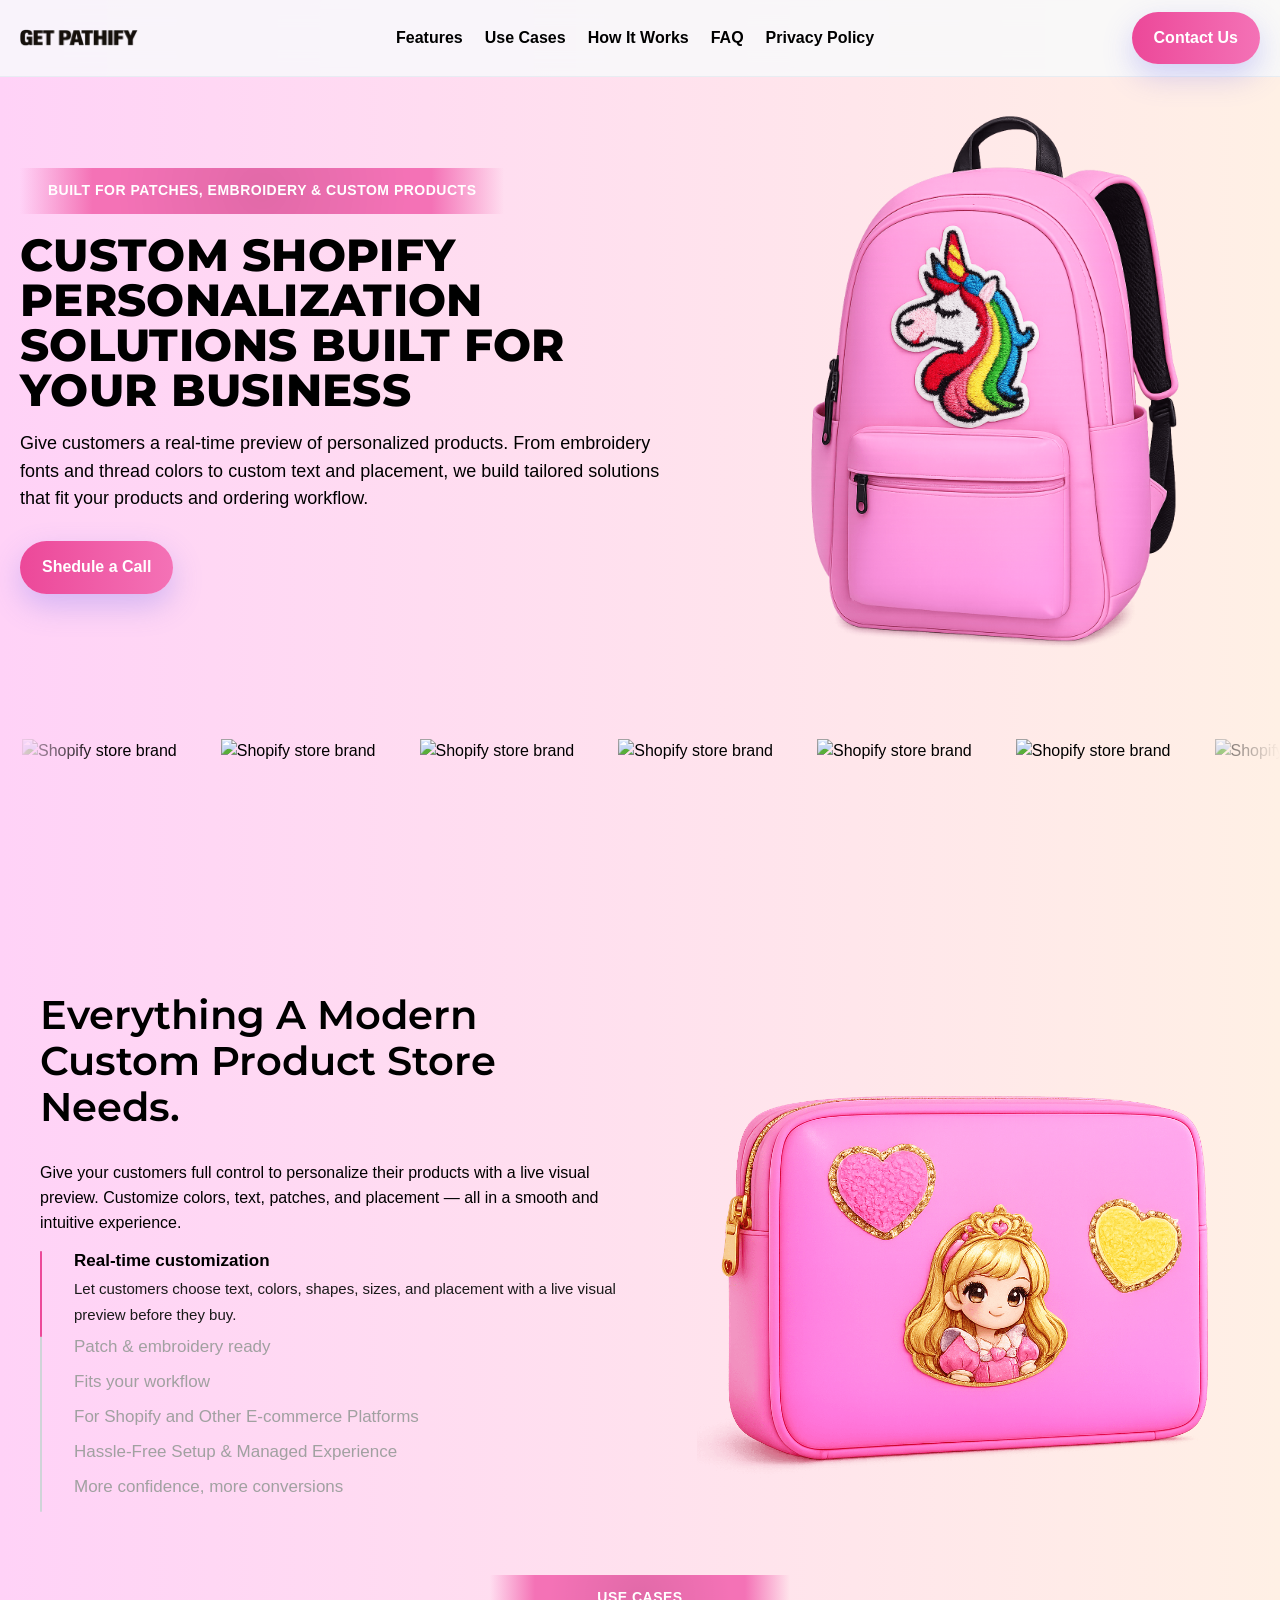
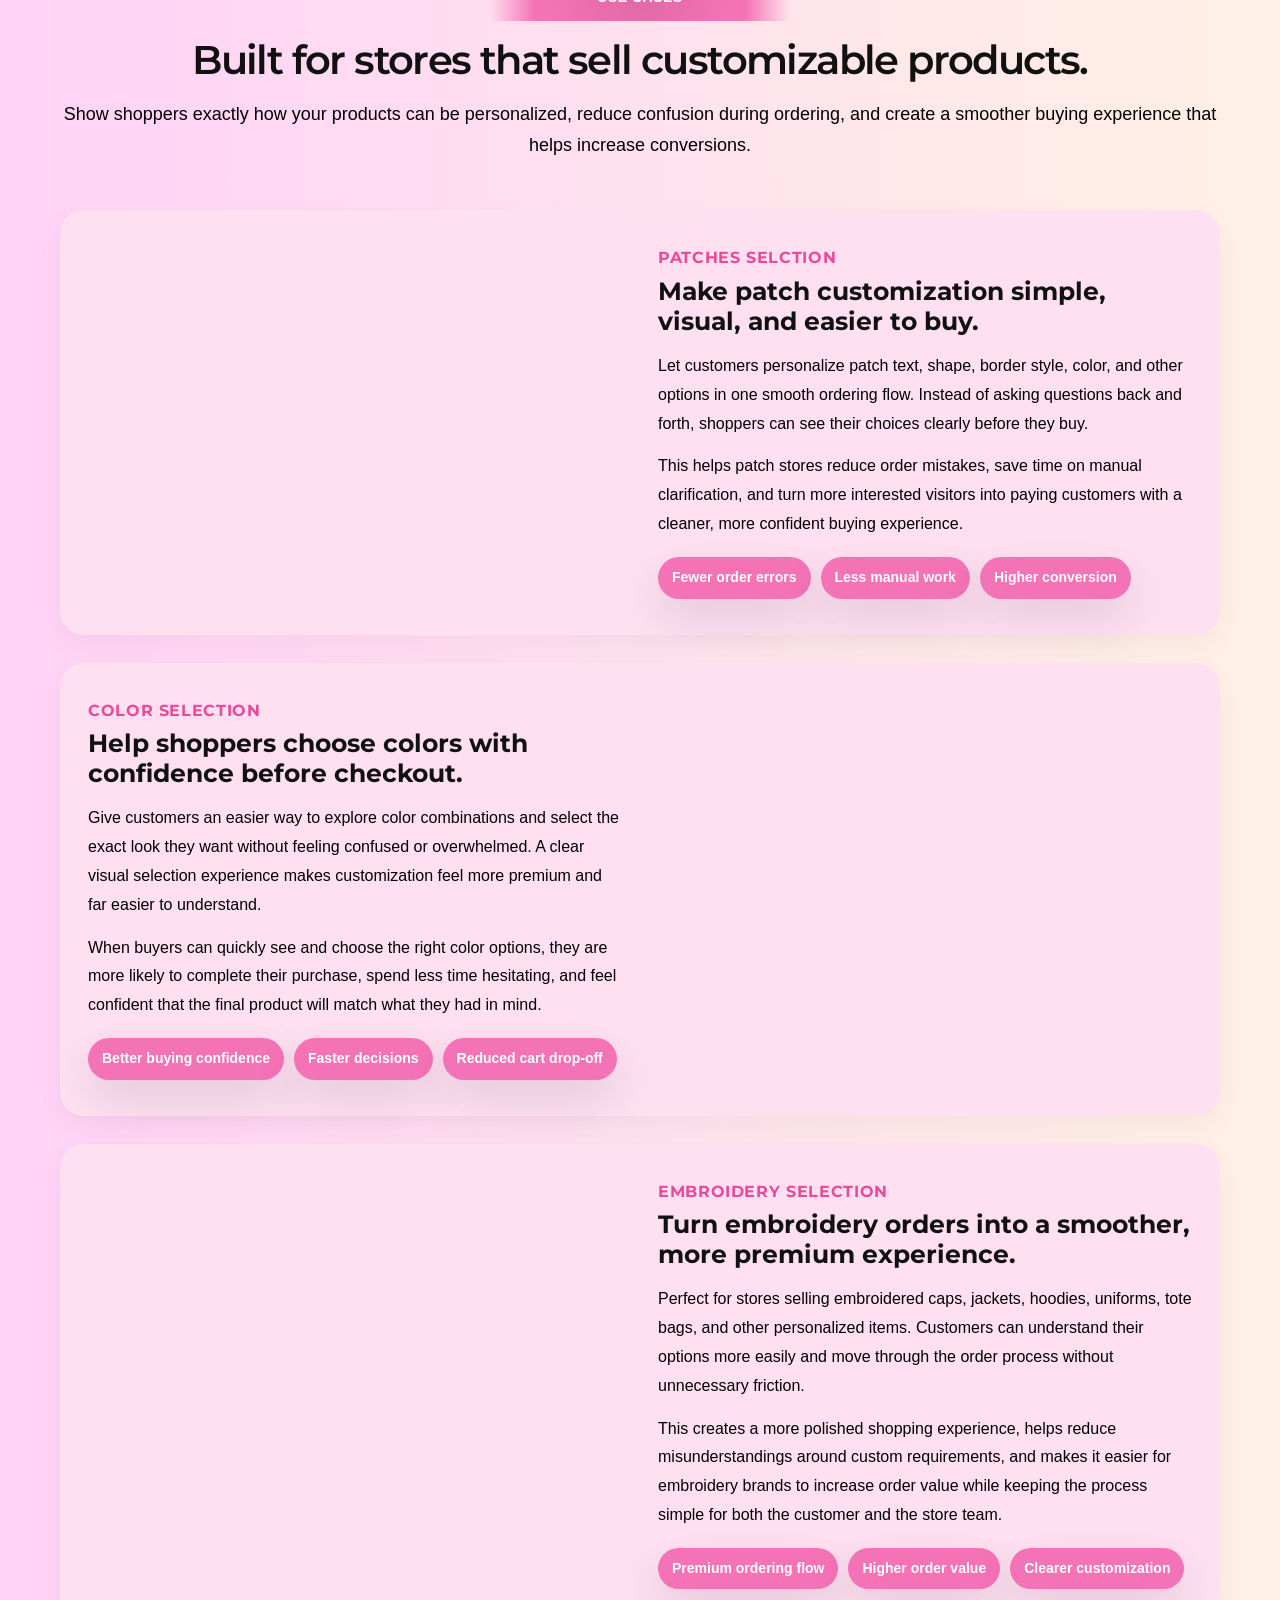
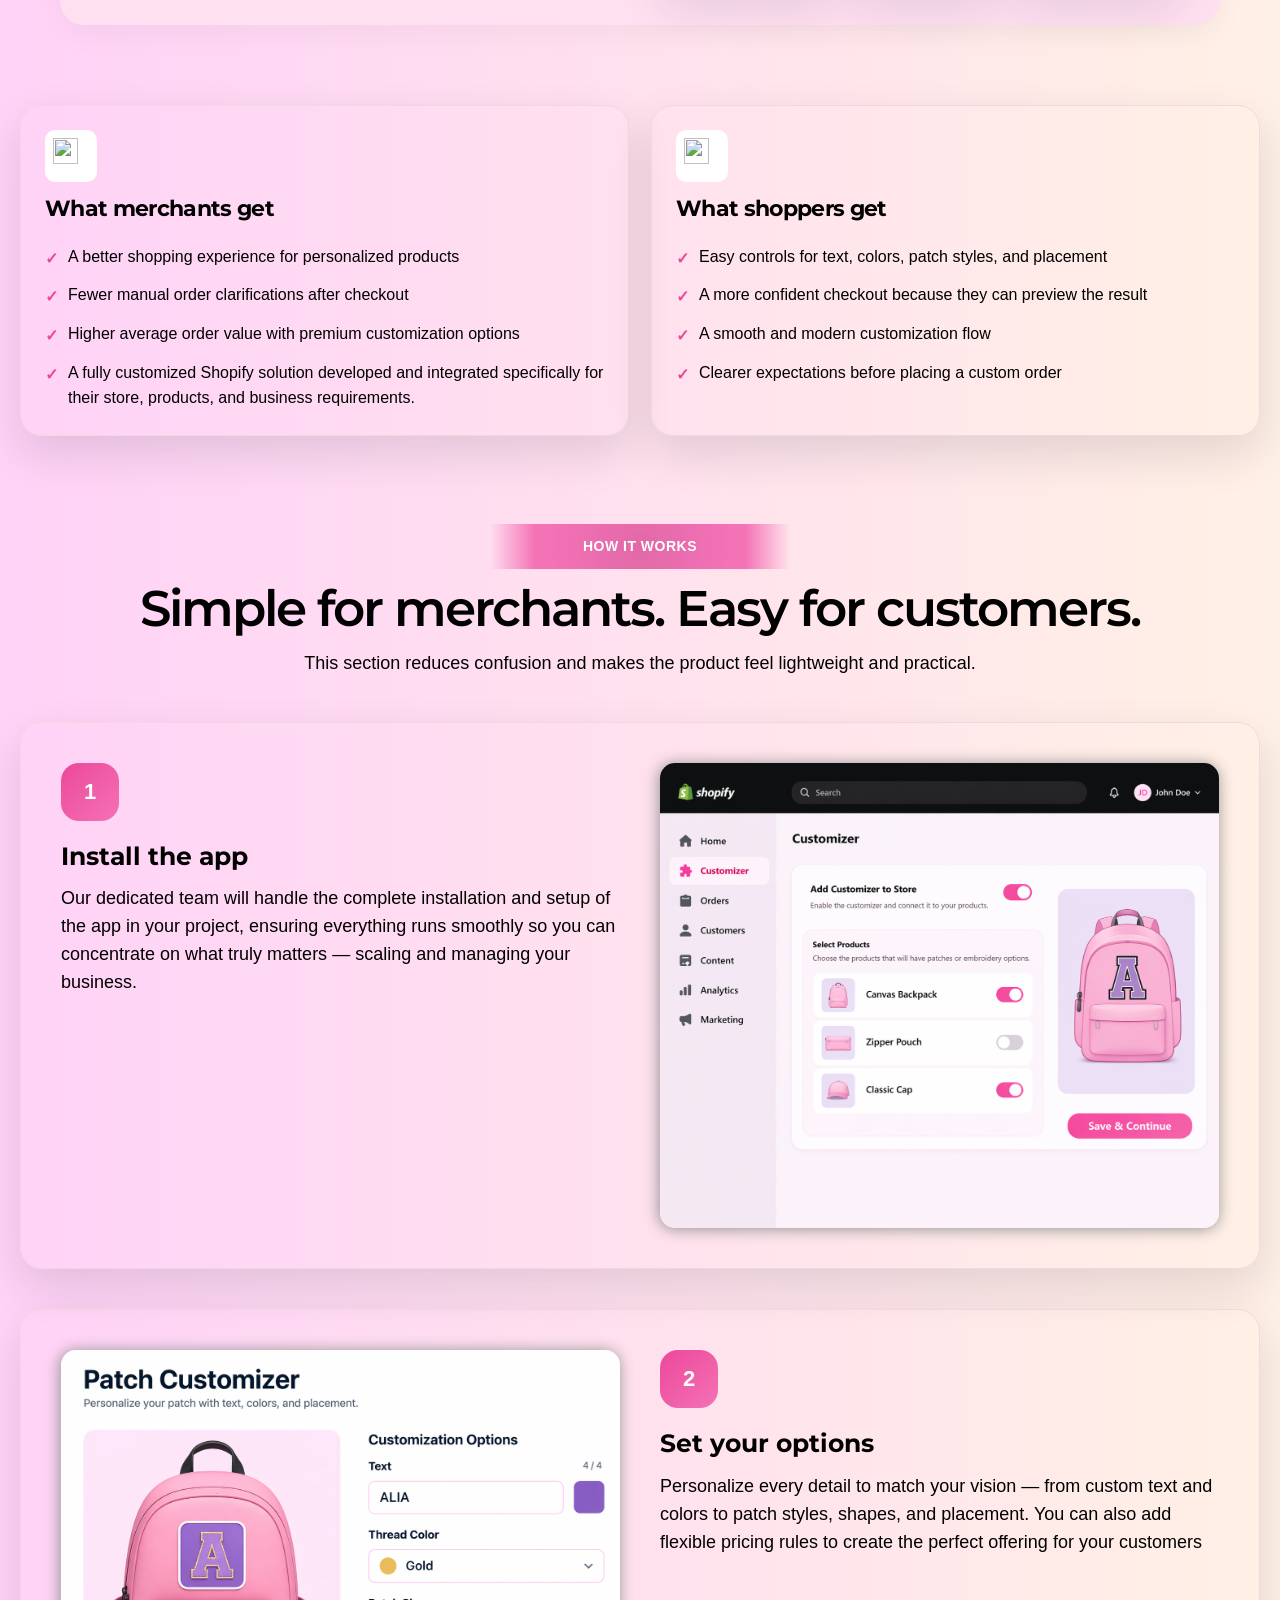
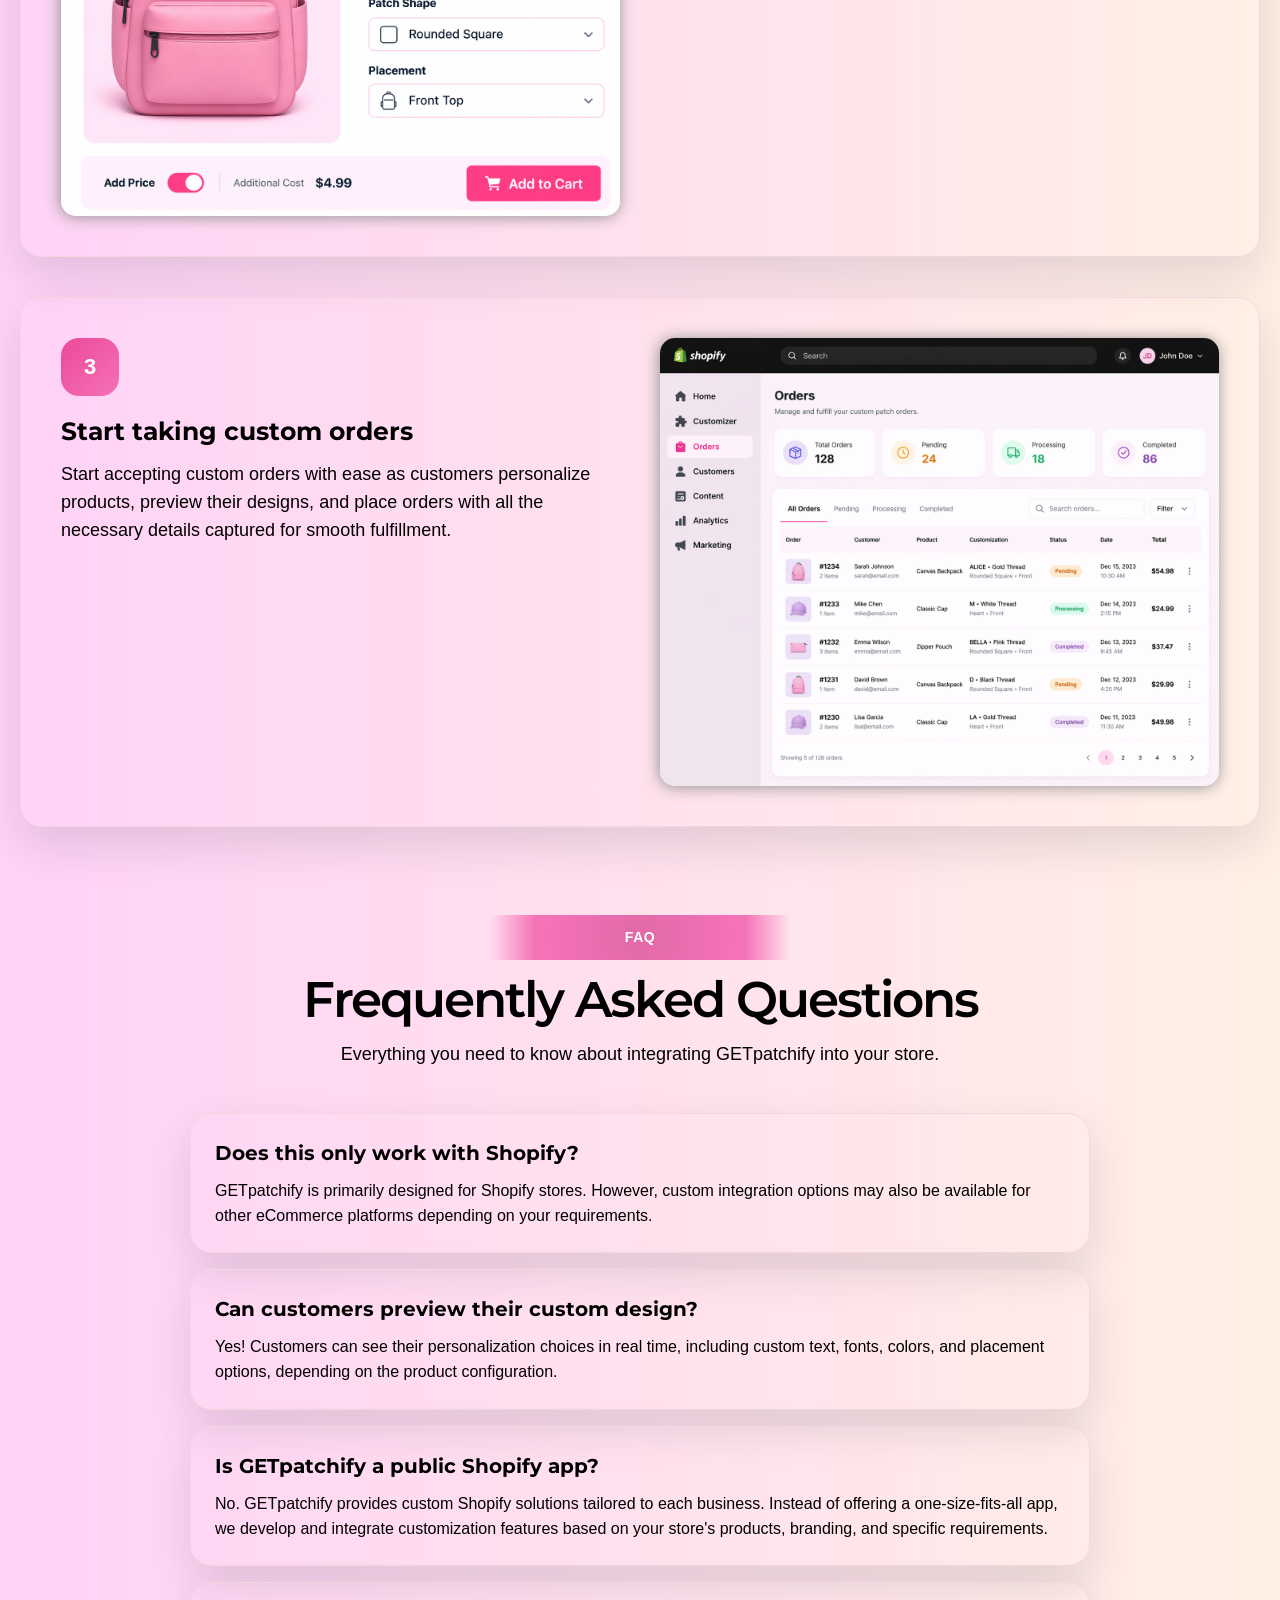
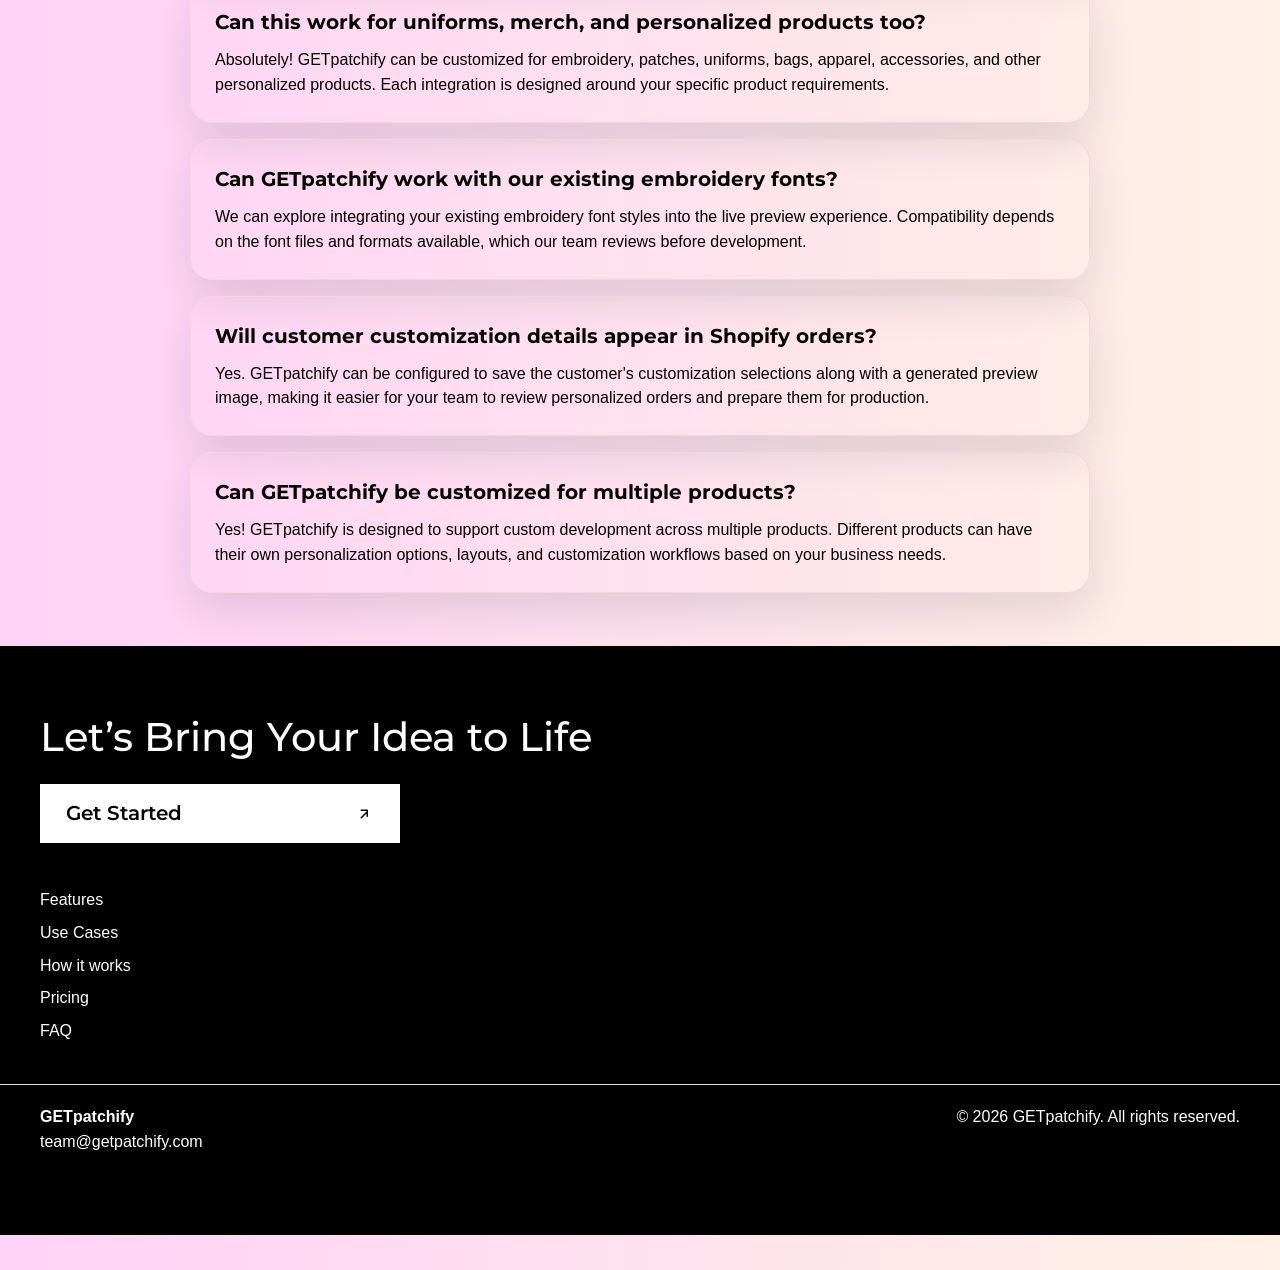
==== commit f7725b04: "Update index.html" ====
--- a/index.html
+++ b/index.html
@@ -59,9 +59,9 @@
         
         <div>
           <span class="tag">Built for patches, embroidery & custom products</span>
-          <h1>Customize patches & embroidery in minutes.</h1>
+          <h1>Custom Shopify Personalization Solutions Built for Your Business</h1>
           <p>
-            Sell personalized products with a powerful customizer that works for Shopify stores and can also be installed for non-Shopify stores. Give customers a smooth design experience, increase conversions, and make production-ready orders easier to manage.
+           Give customers a real-time preview of personalized products. From embroidery fonts and thread colors to custom text and placement, we build tailored solutions that fit your products and ordering workflow.
           </p>
 
 
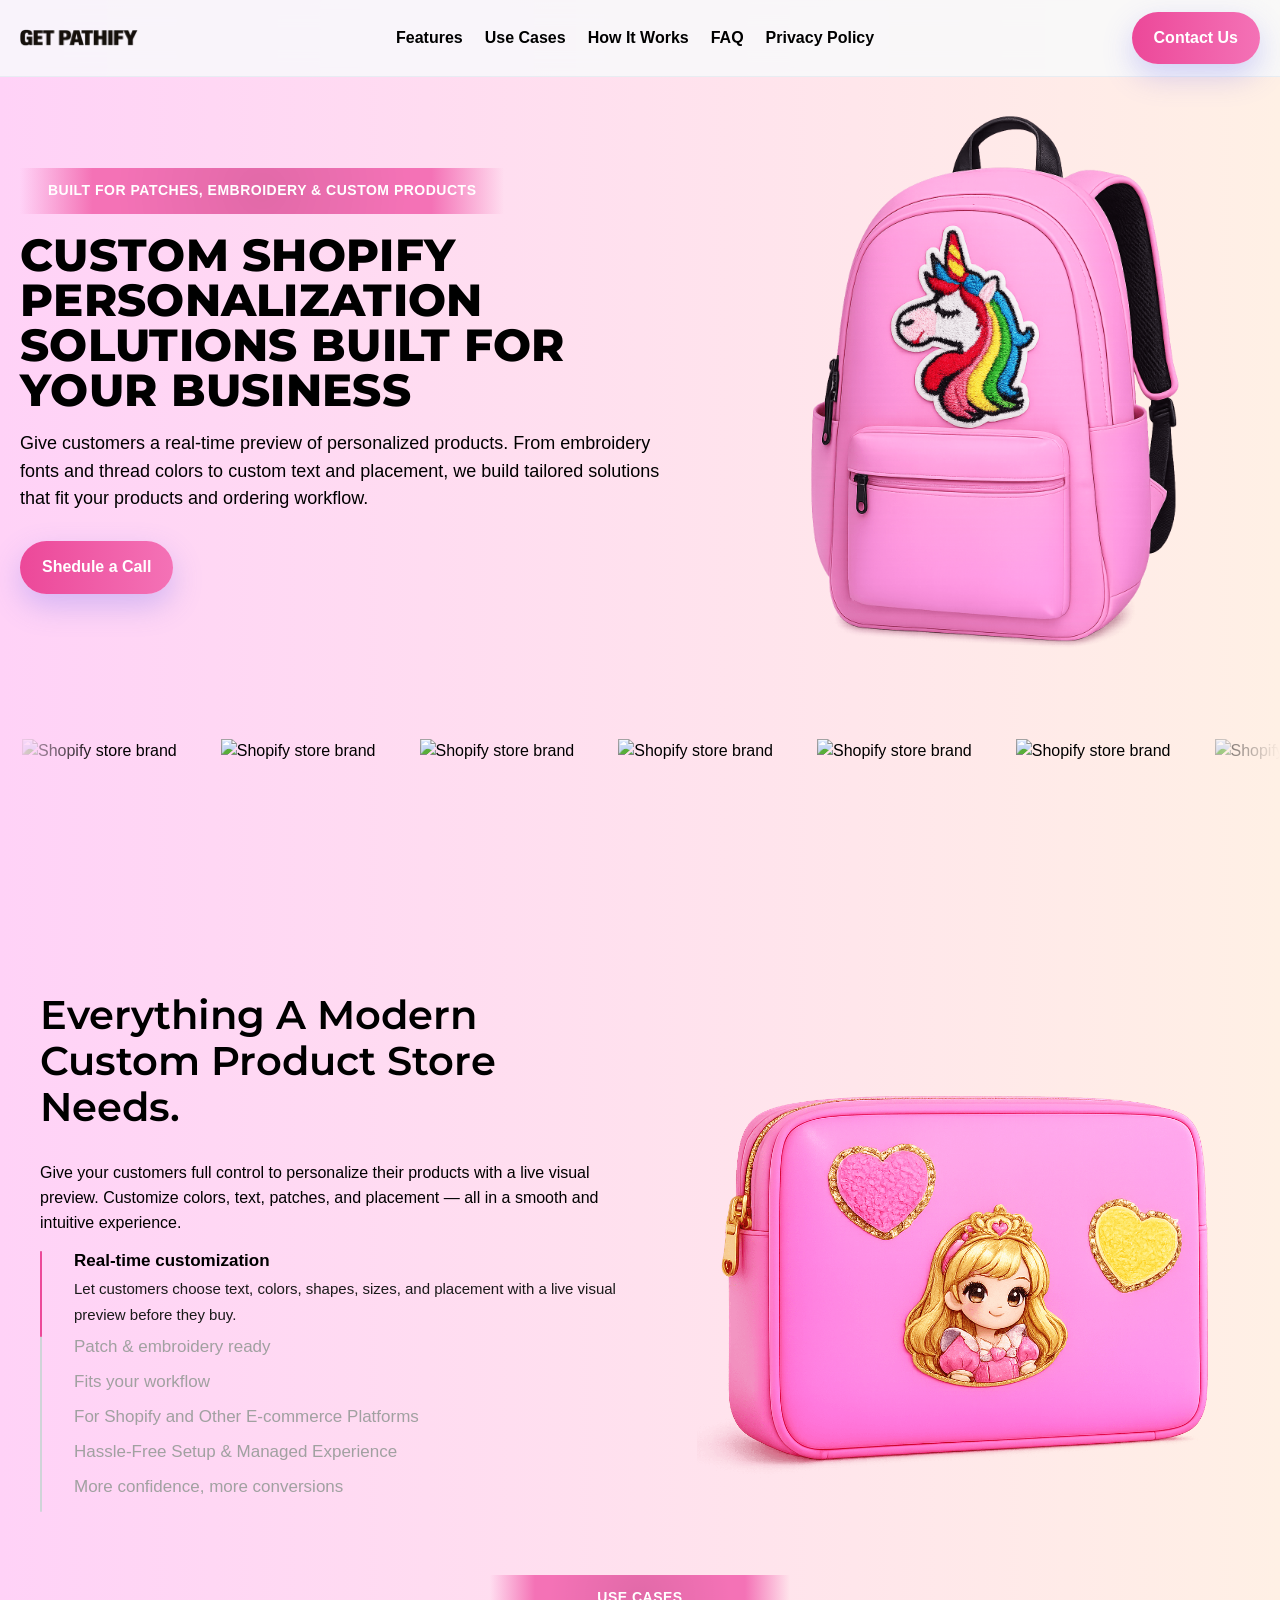
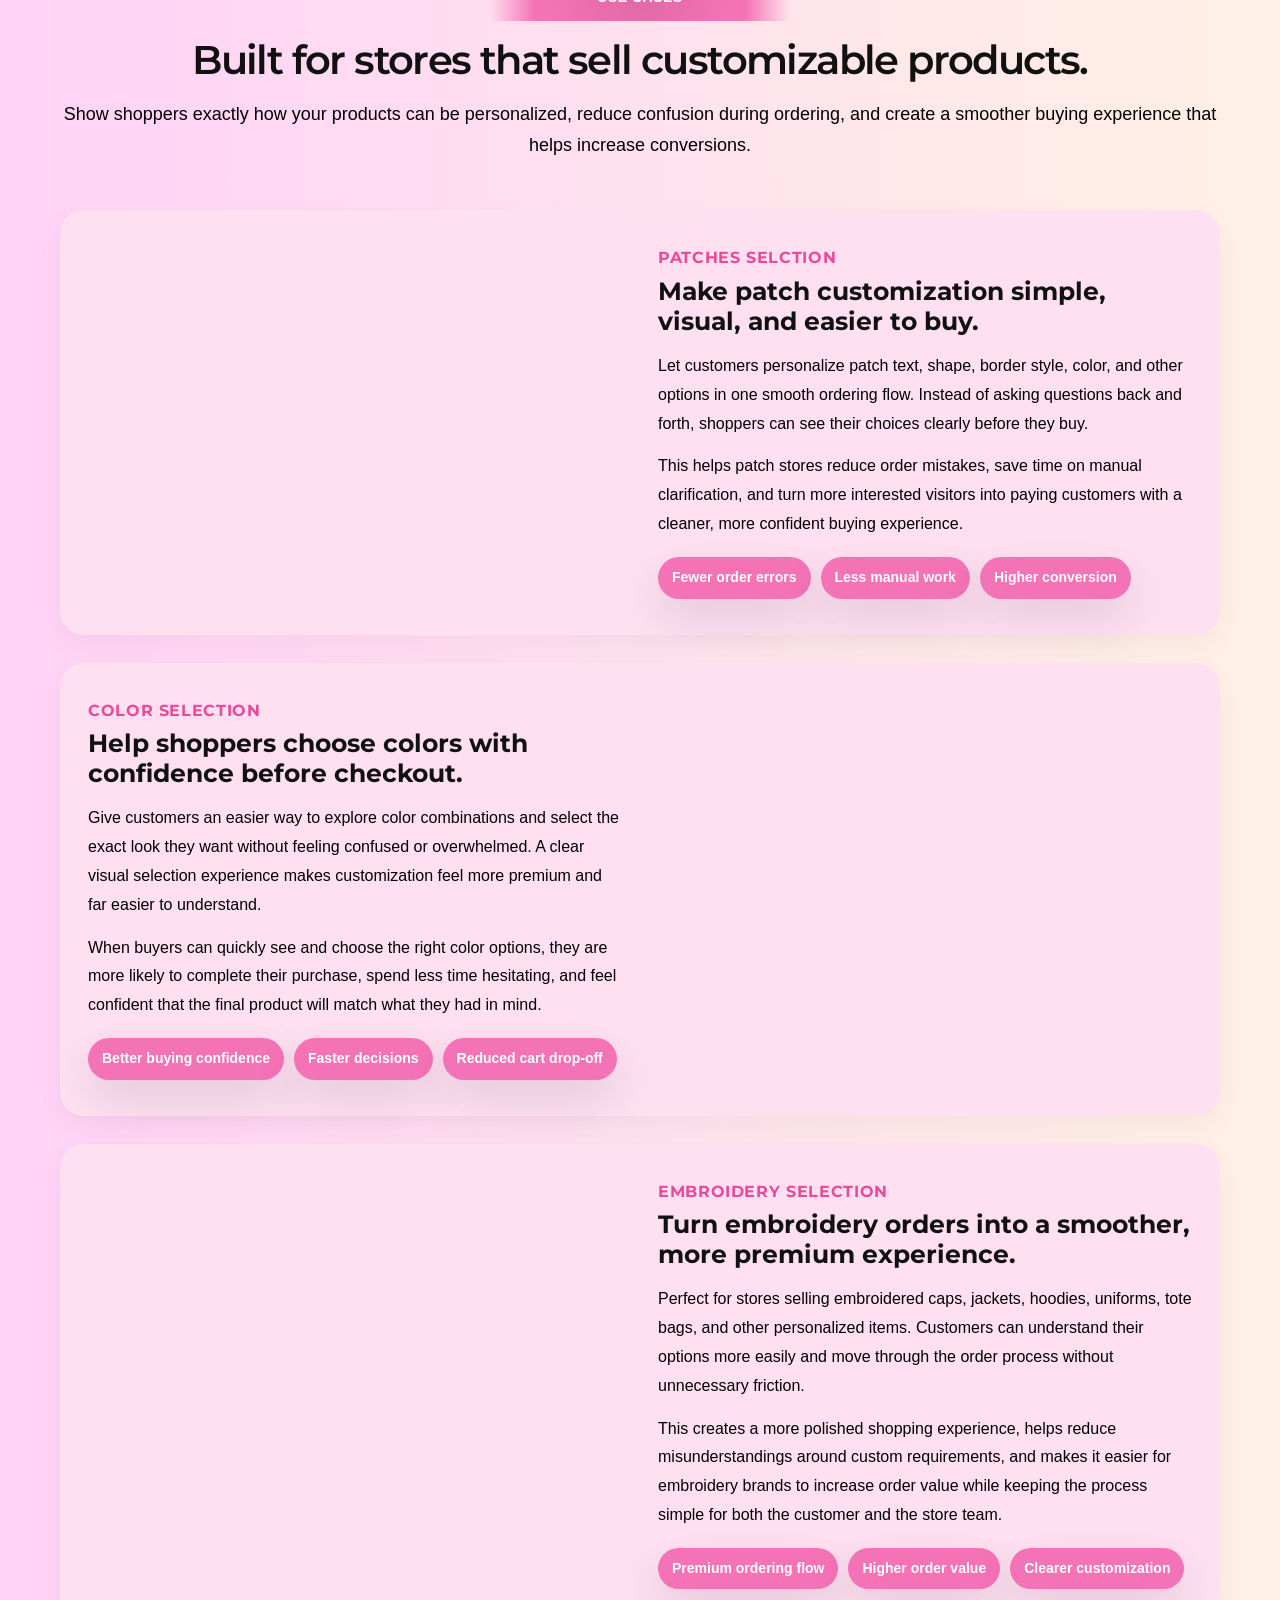
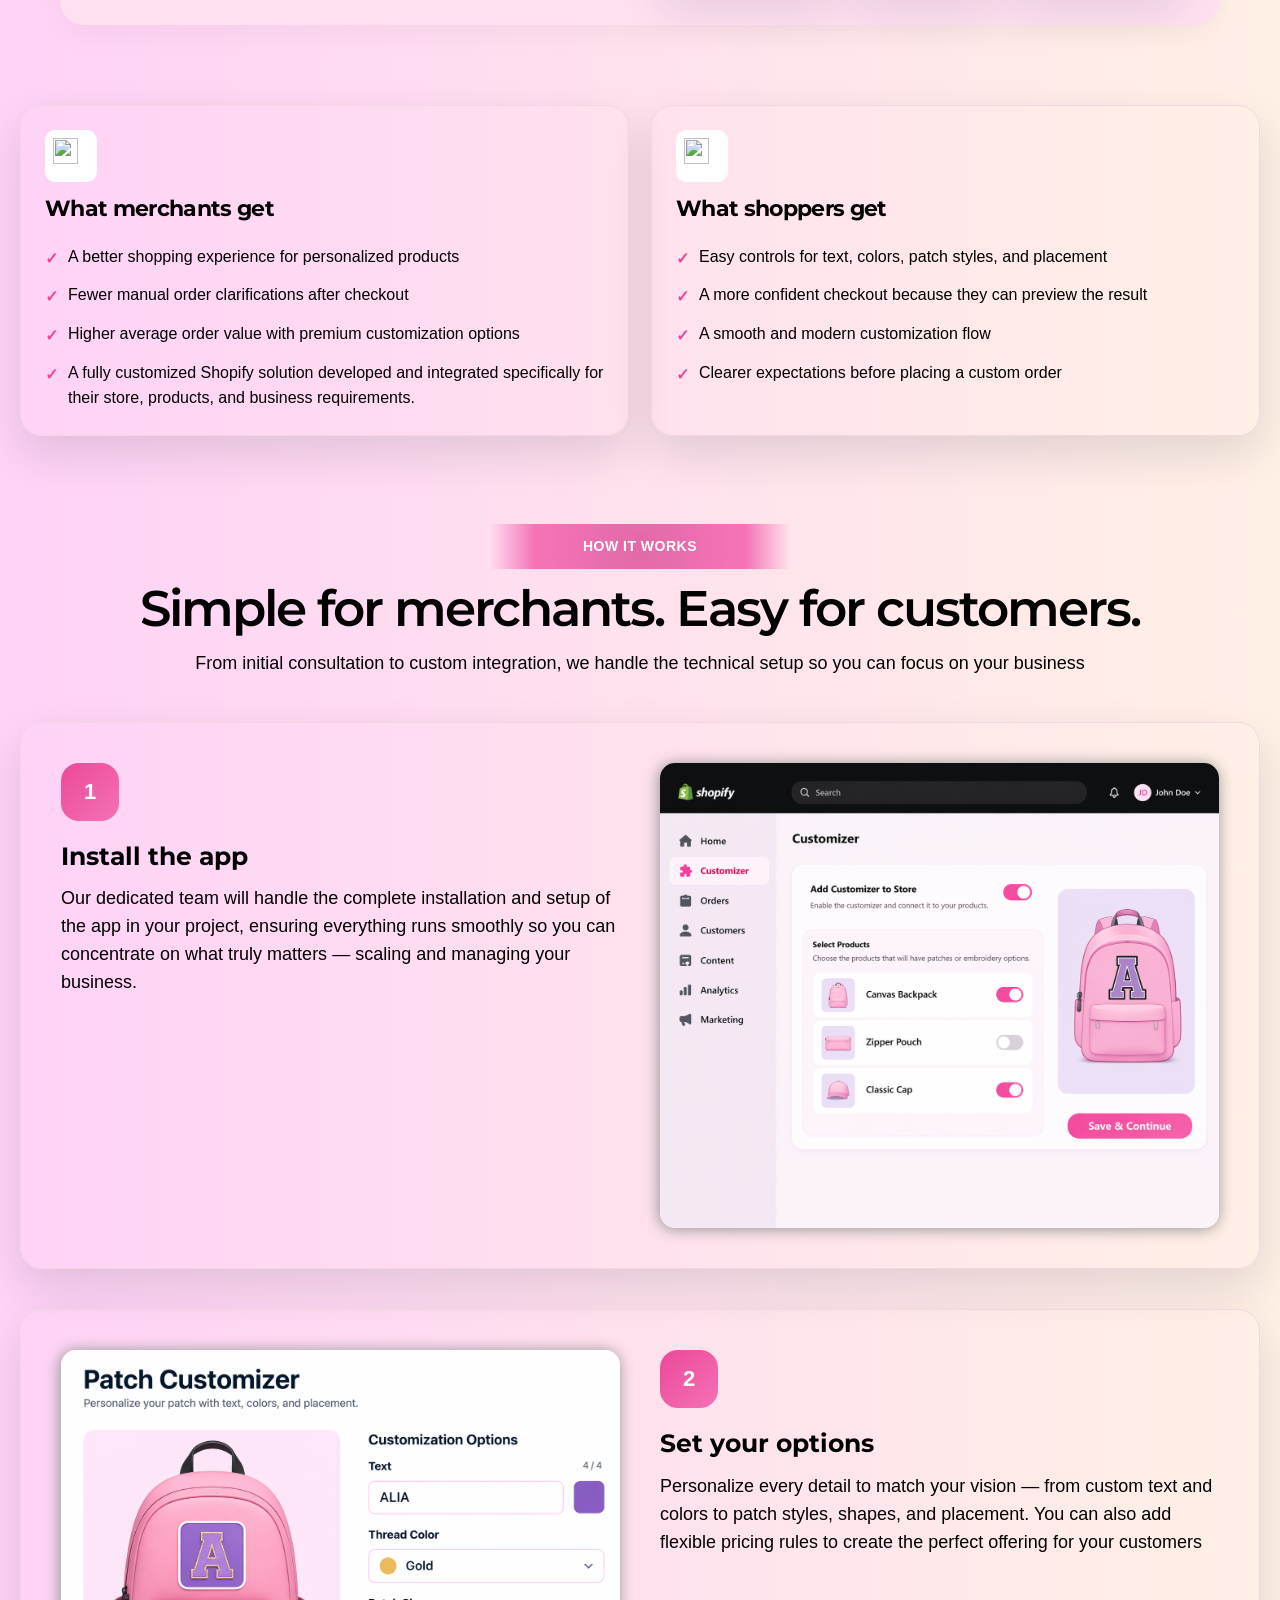
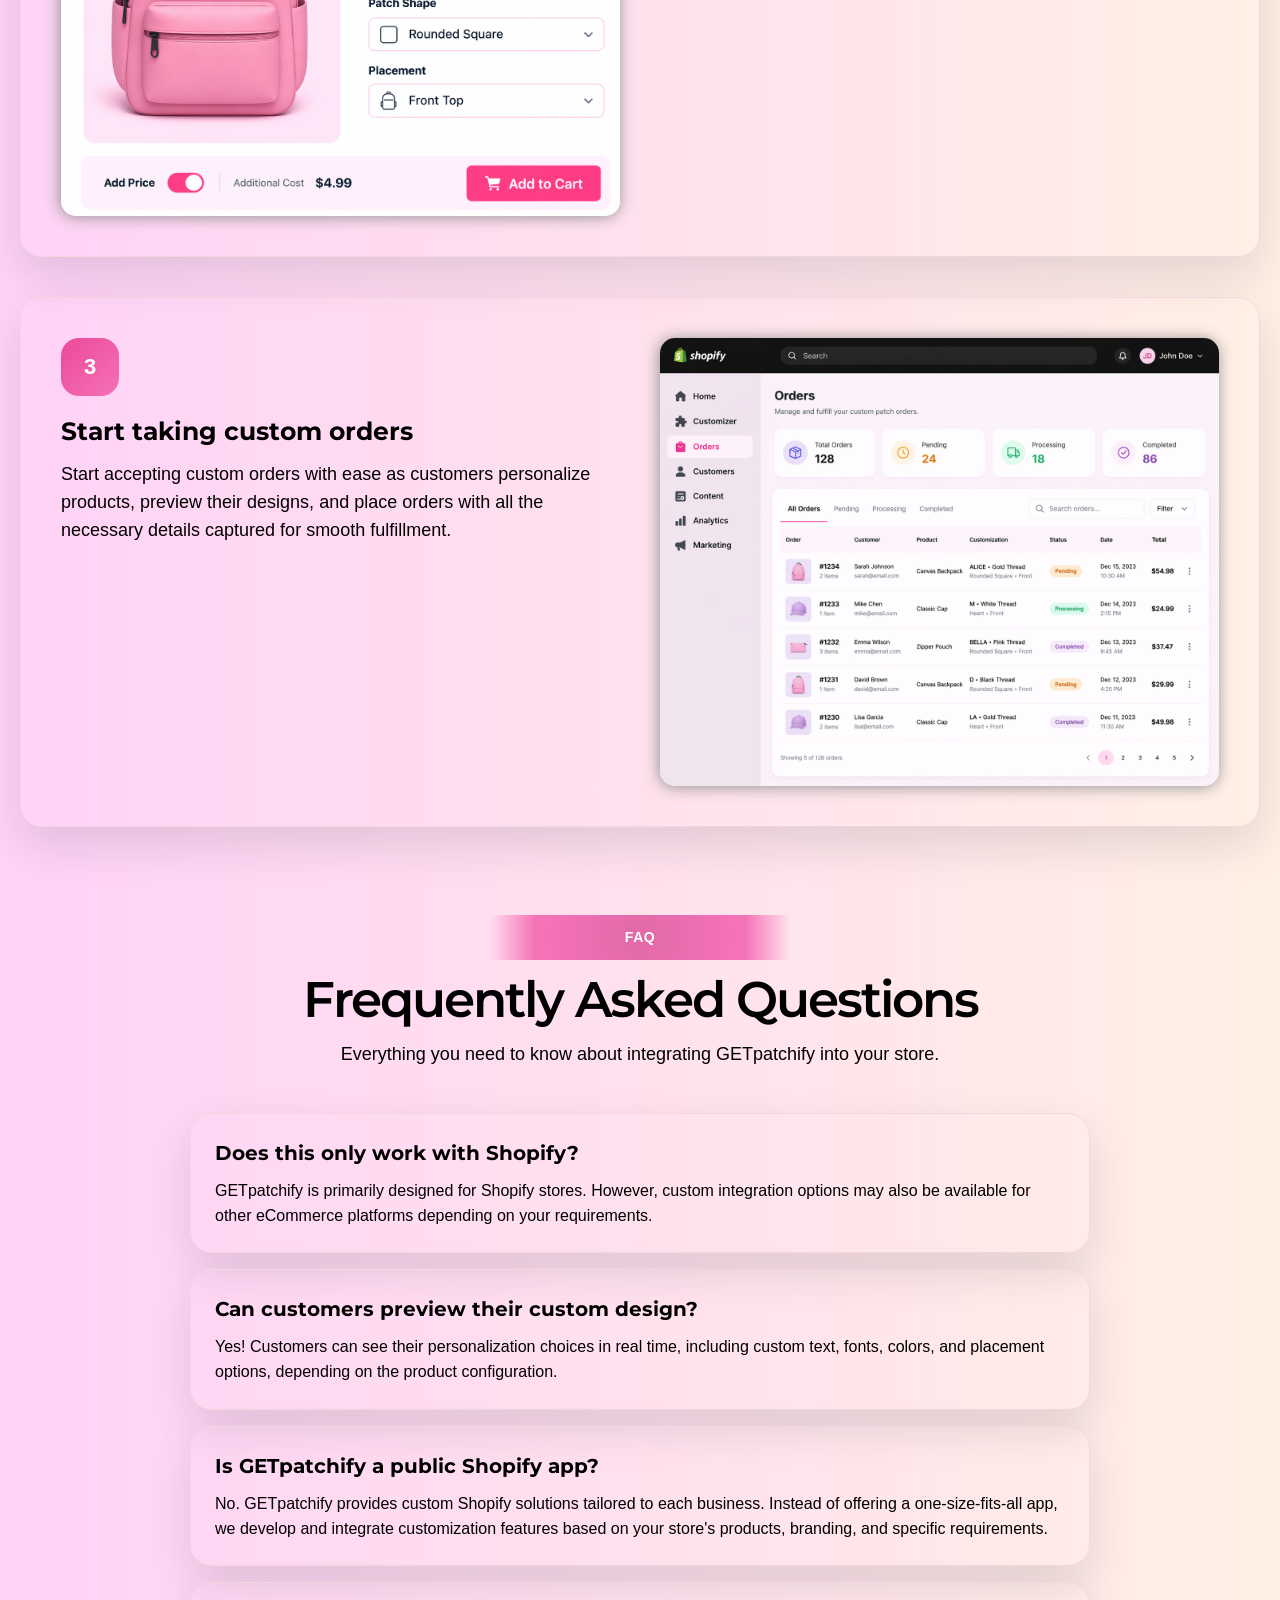
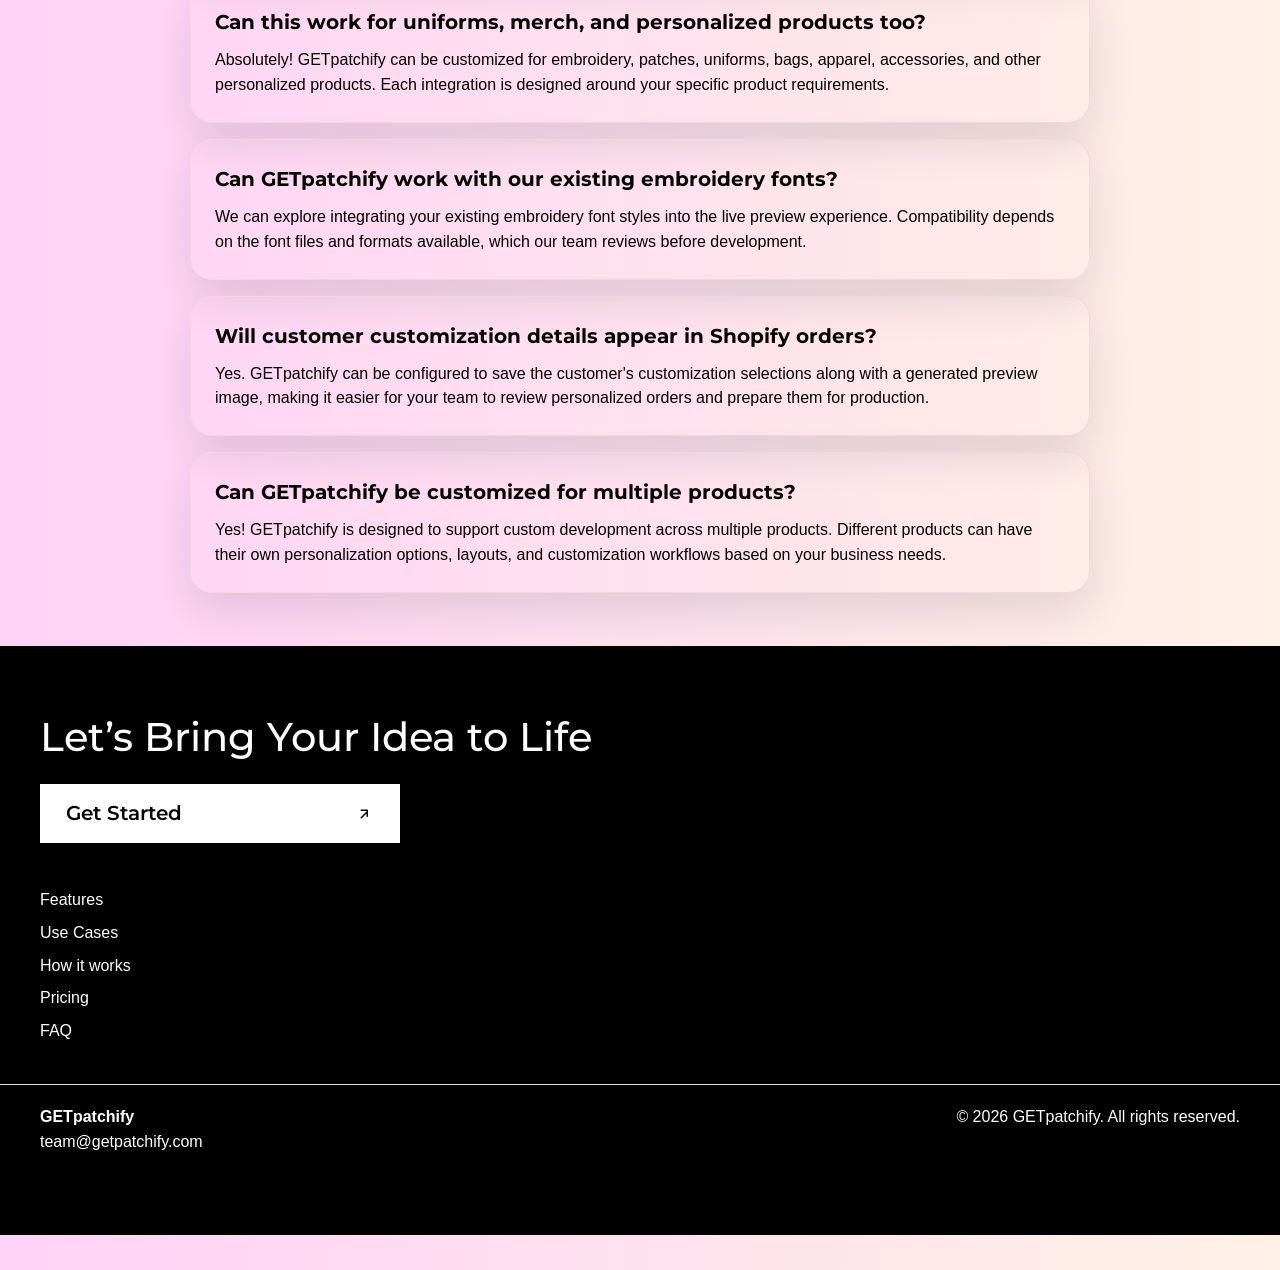
==== commit 10155cbc: "Update index.html" ====
--- a/index.html
+++ b/index.html
@@ -92,7 +92,7 @@
     <img src="https://cdn.shopify.com/b/shopify-brochure2-assets/2075ad1e1e60e6fa121f54a1bfe4185c.svg" alt="Shopify store brand" loading="lazy">
     <img src="https://cdn.shopify.com/b/shopify-brochure2-assets/f000a563db2c785b97ea90a1a2695c1e.svg" alt="Shopify store brand" loading="lazy">
 
-    <!-- duplicate for smooth infinite marquee -->
+  
   <img src="https://cdn.shopify.com/b/shopify-brochure2-assets/4a6ab9bbbf33ac29cf1747e48492a14e.svg" alt="Shopify store brand" loading="lazy">
     <img src="https://cdn.shopify.com/b/shopify-brochure2-assets/d7d665c21caba6bf4e58aea093f60a0c.svg" alt="Shopify store brand" loading="lazy">
     <img src="https://cdn.shopify.com/b/shopify-brochure2-assets/ea0fba11cd0b0a8221a77893385d4b6c.svg" alt="Shopify store brand" loading="lazy">
@@ -436,7 +436,7 @@
         <div class="section-head">
           <span class="tag">How it works</span>
           <h2>Simple for merchants. Easy for customers.</h2>
-          <p>This section reduces confusion and makes the product feel lightweight and practical.</p>
+          <p>From initial consultation to custom integration, we handle the technical setup so you can focus on your business</p>
         </div>
 
         <div class="steps">
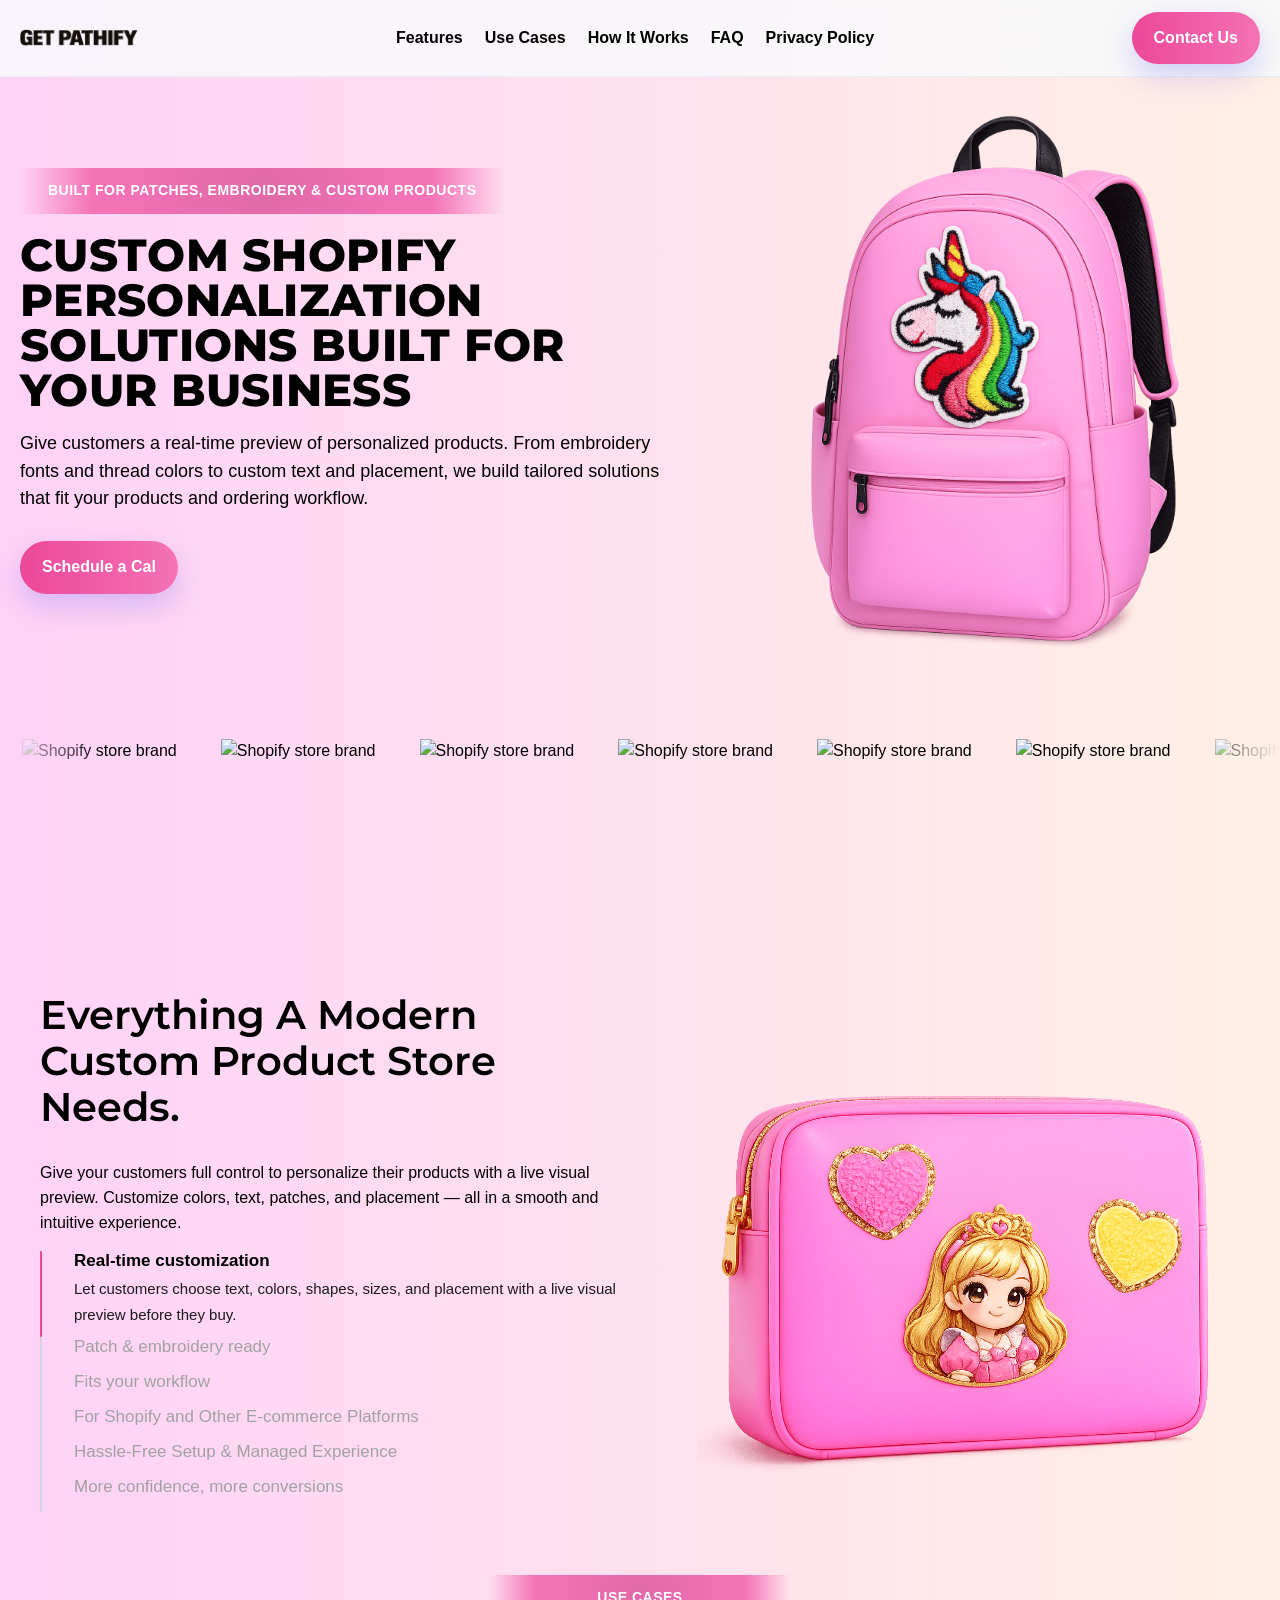
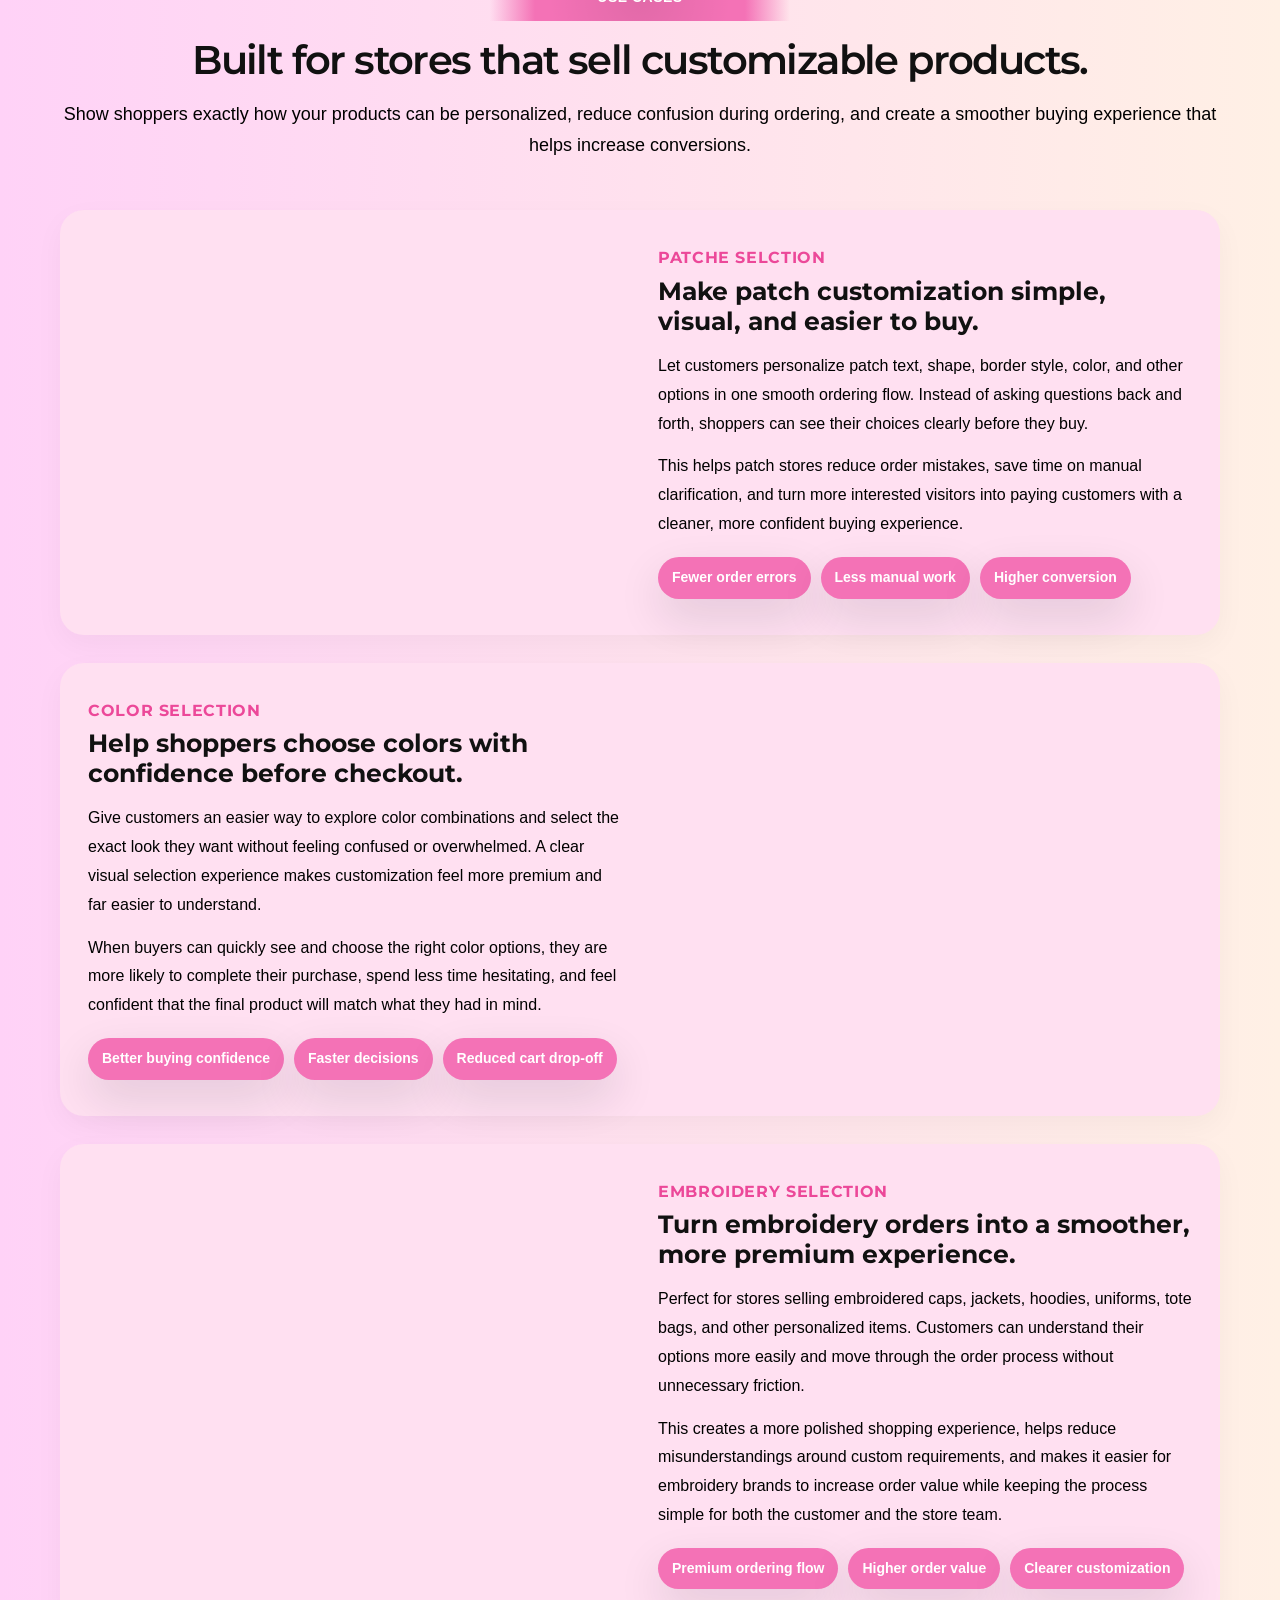
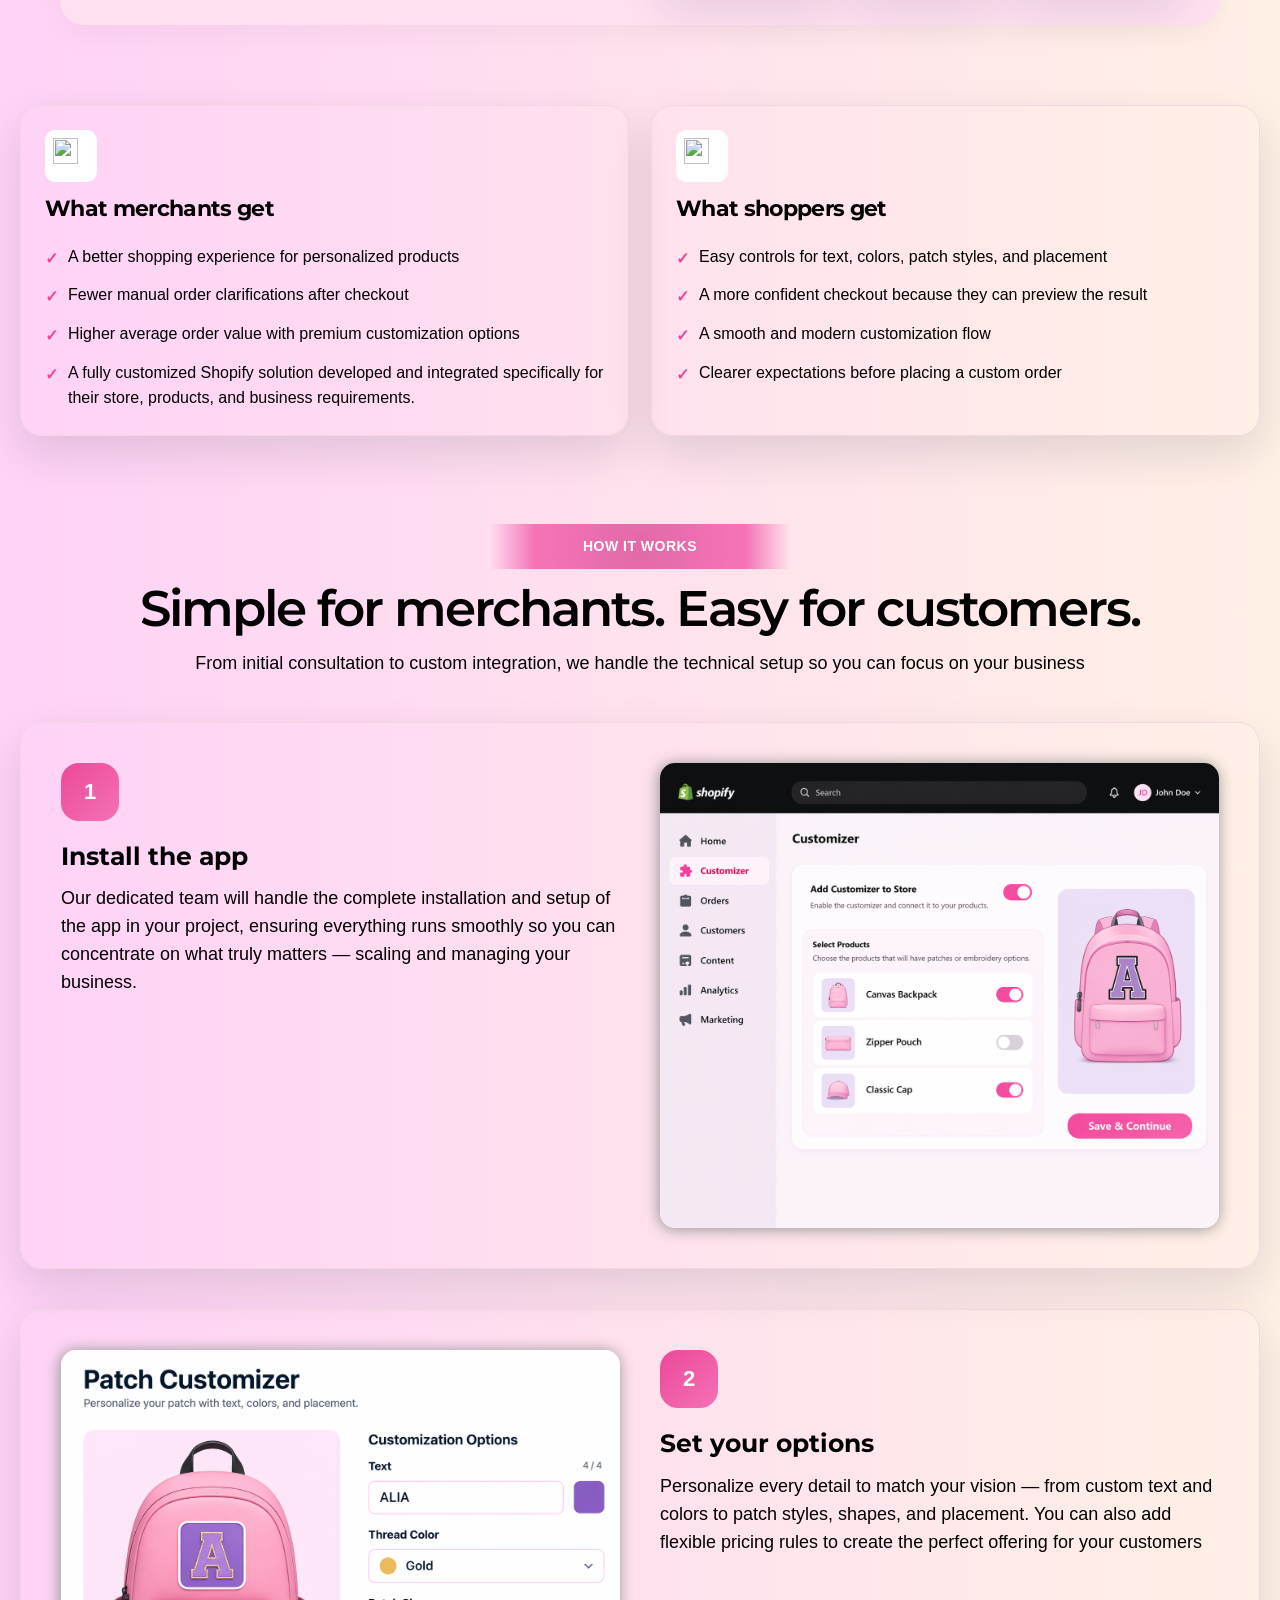
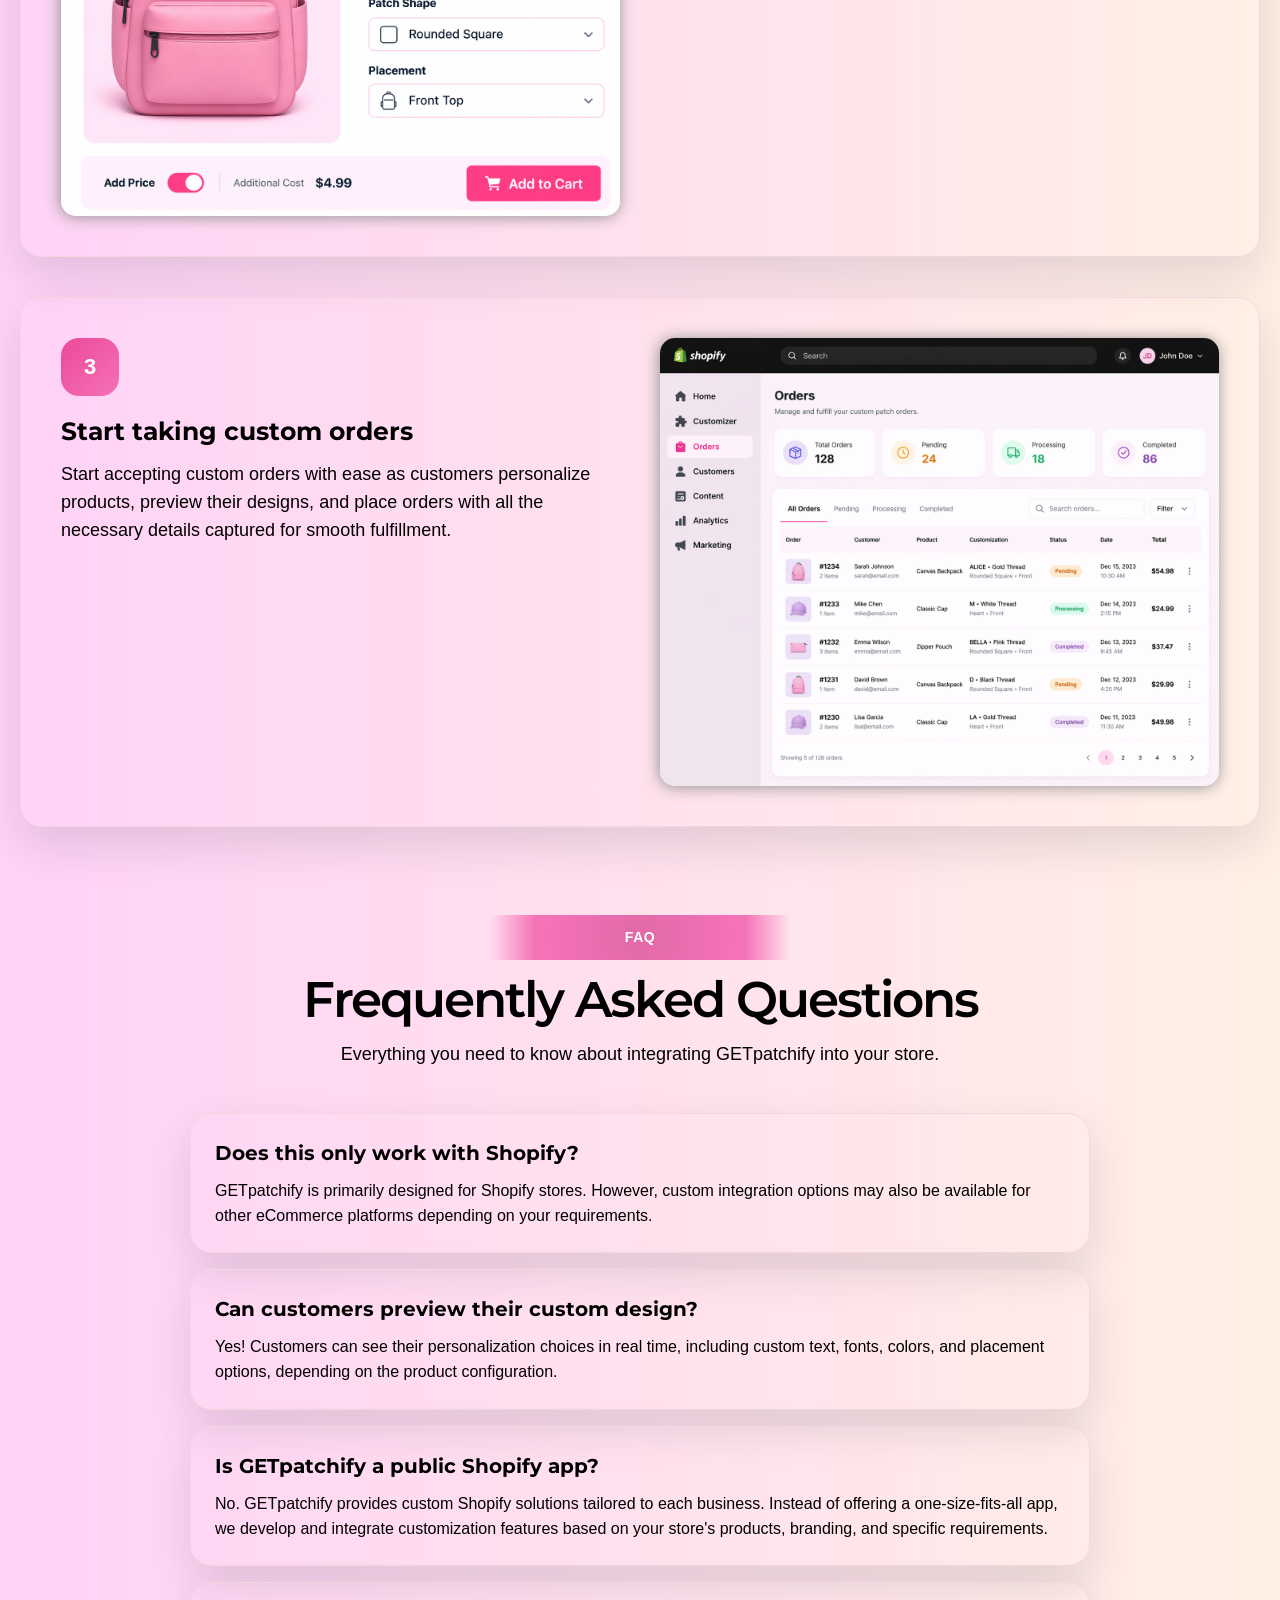
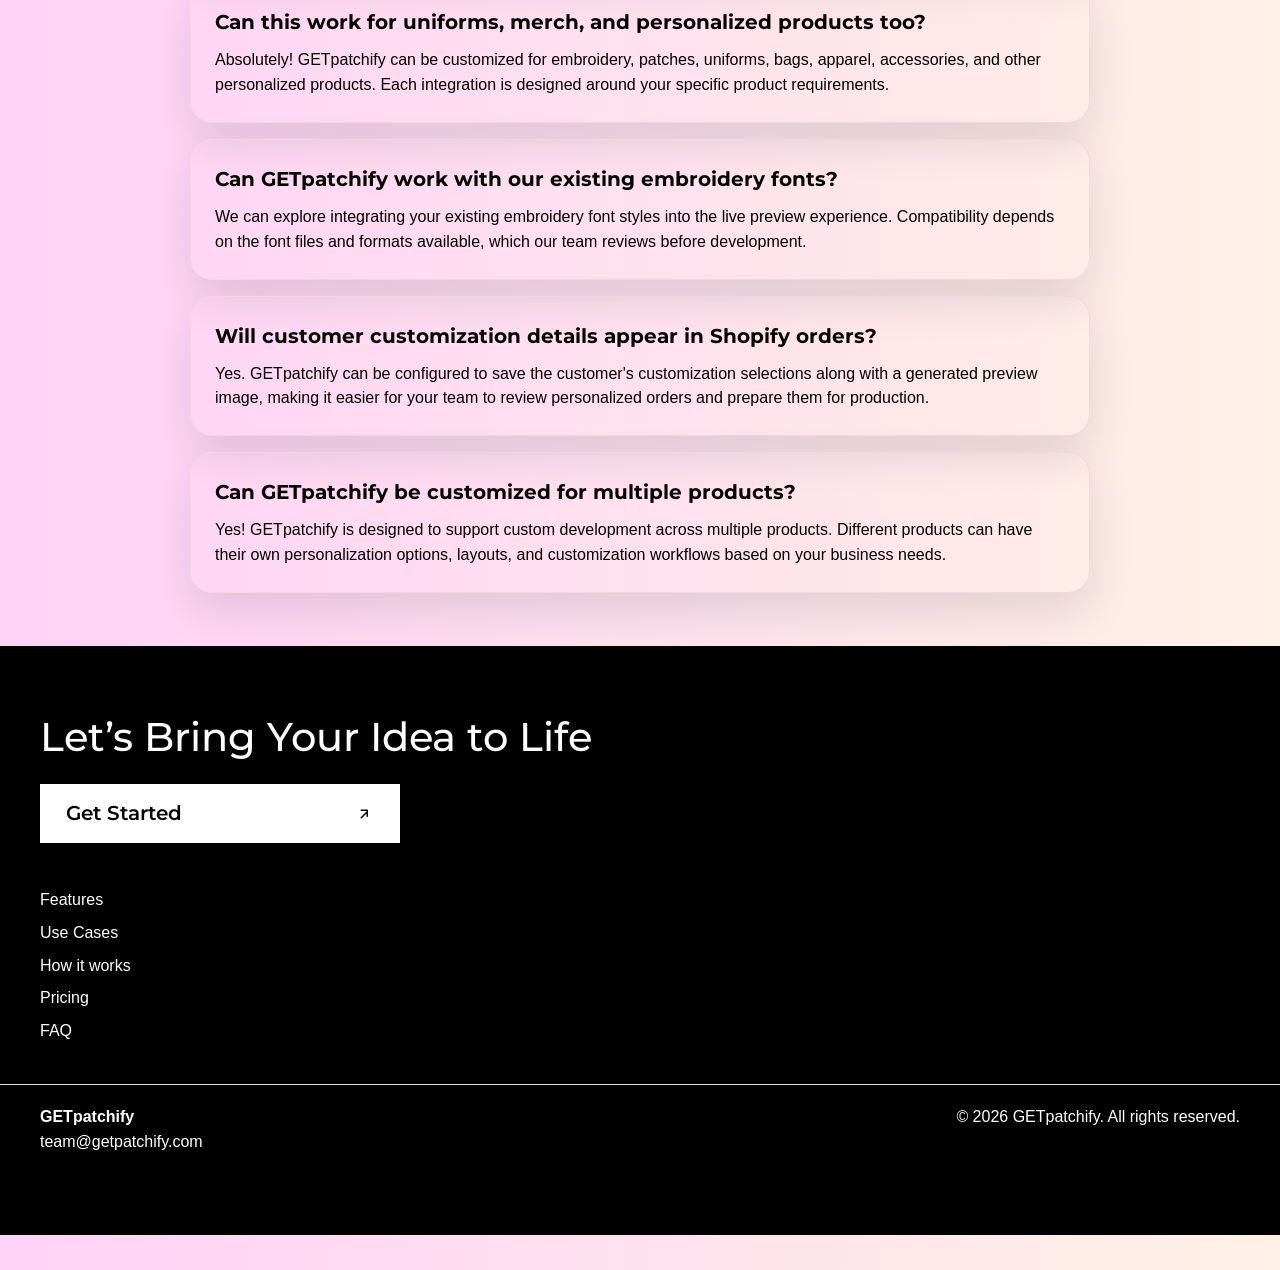
==== commit e0ce250a: "Update index.html" ====
--- a/index.html
+++ b/index.html
@@ -66,7 +66,7 @@
 
 
           <div class="nav-cta">
-        <a class="btn btn-primary" href="https://calendar.app.google/YmENyZ9vrxTN5HNY9">Shedule a Call</a>
+        <a class="btn btn-primary" href="https://calendar.app.google/YmENyZ9vrxTN5HNY9">Schedule a Cal</a>
       </div>
         </div>
 <div class="hero-card">
@@ -328,7 +328,7 @@
           </video>
         </div>
         <div class="use-case-content">
-          <span class="use-case-label">Patches Selction</span>
+          <span class="use-case-label">Patche Selction</span>
           <h3>Make patch customization simple, visual, and easier to buy.</h3>
           <p>
             Let customers personalize patch text, shape, border style, color, and other options in one
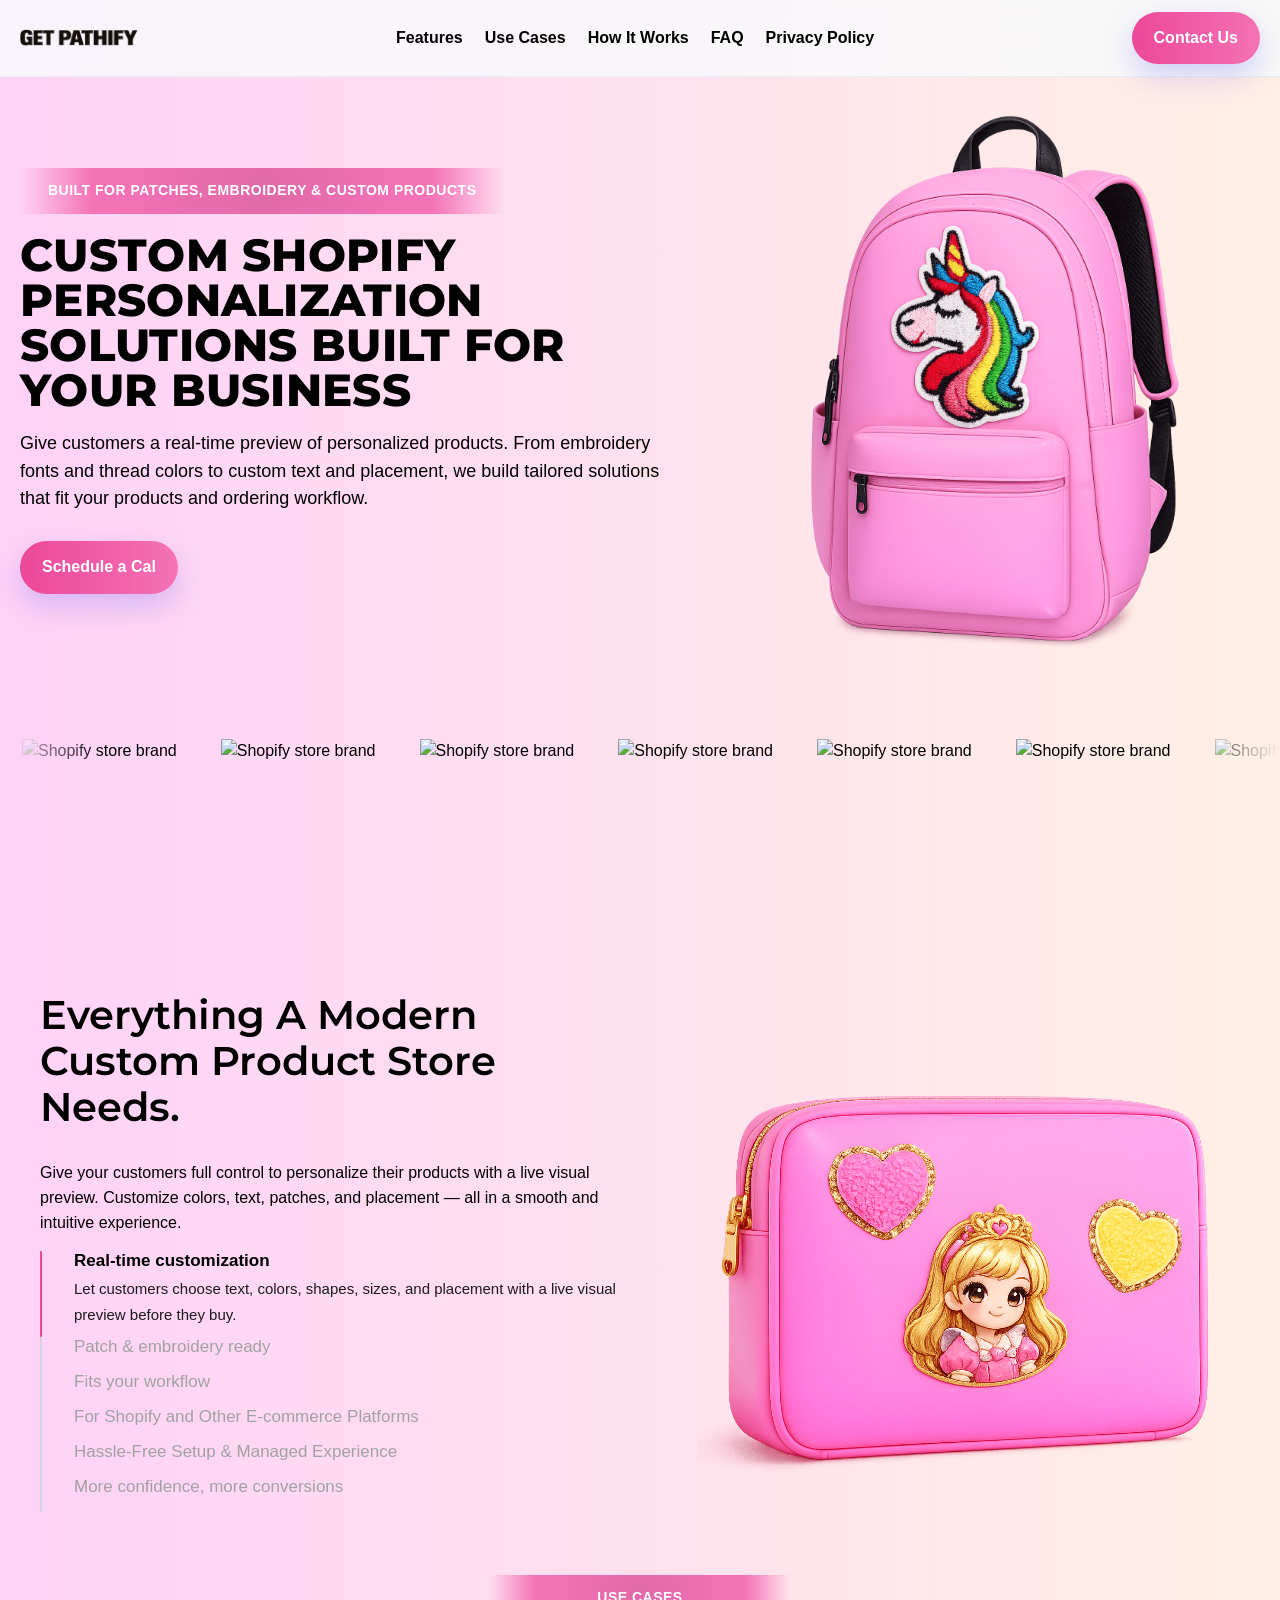
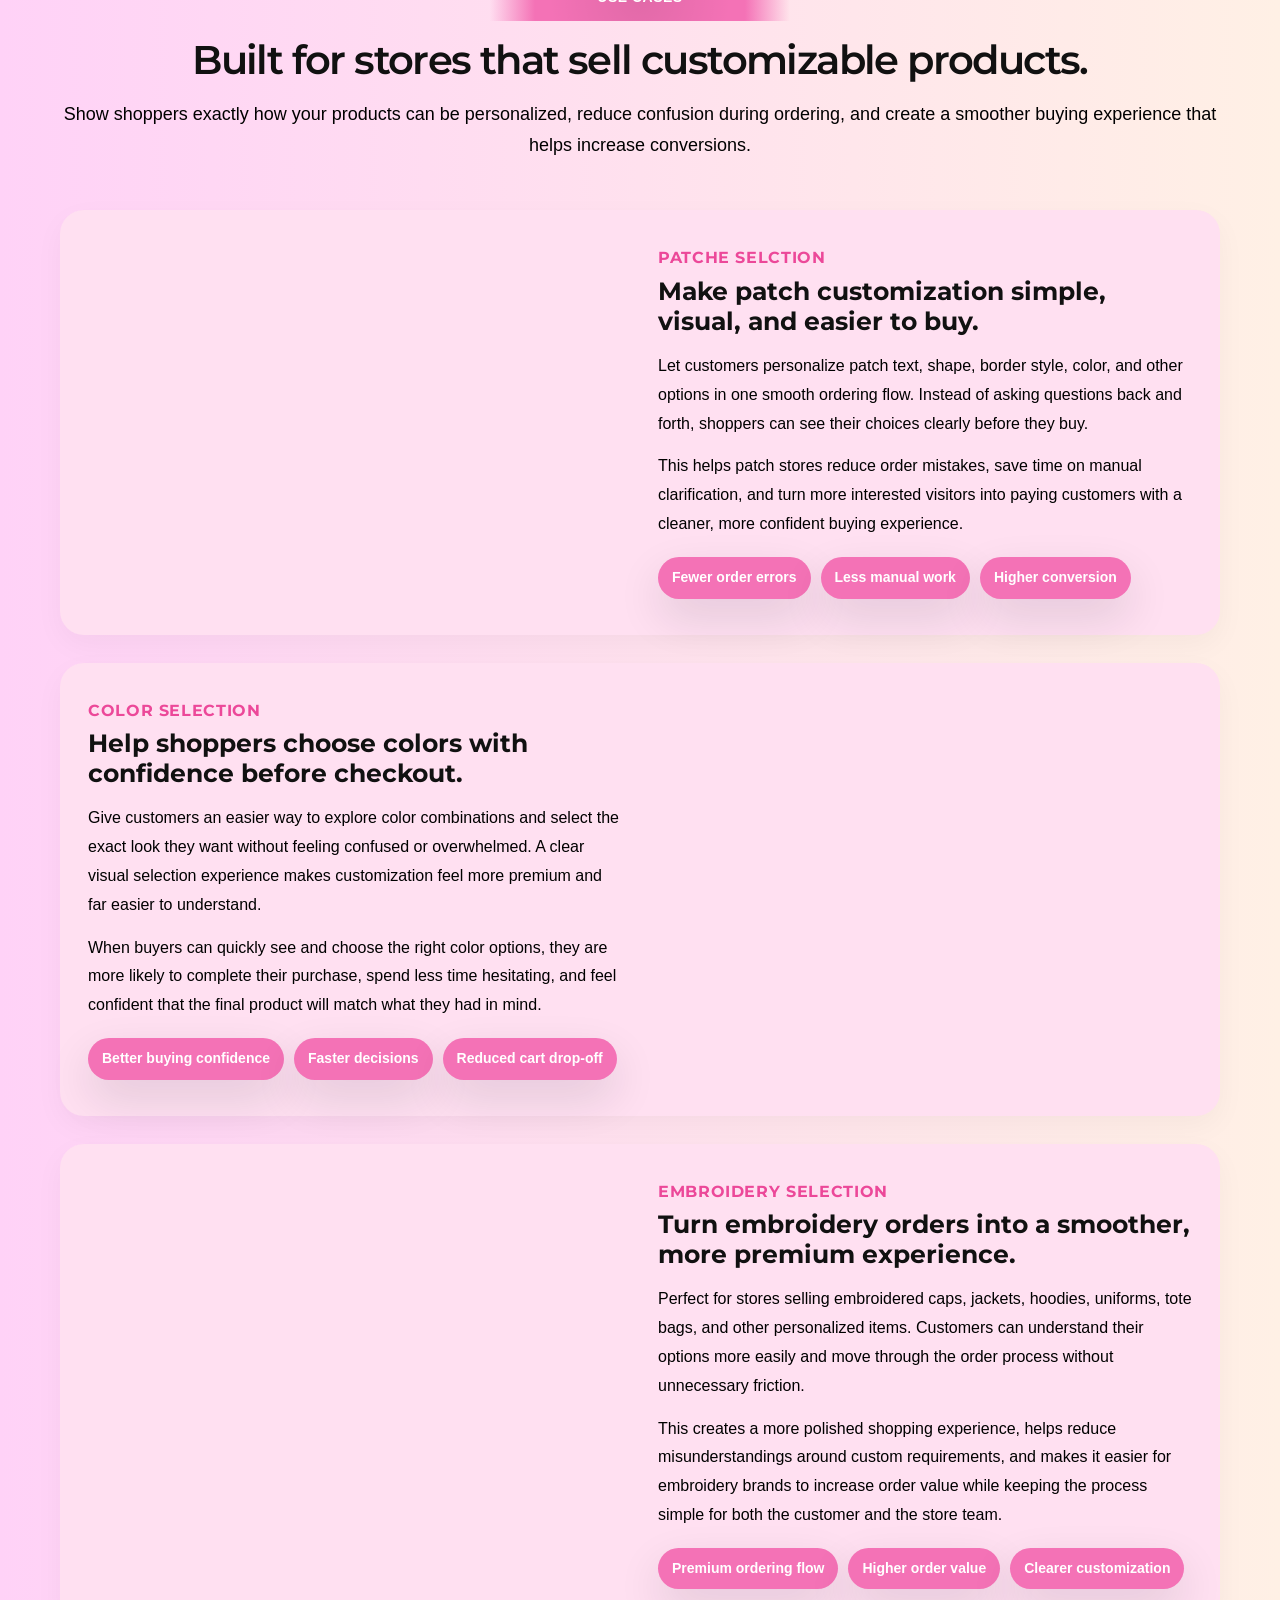
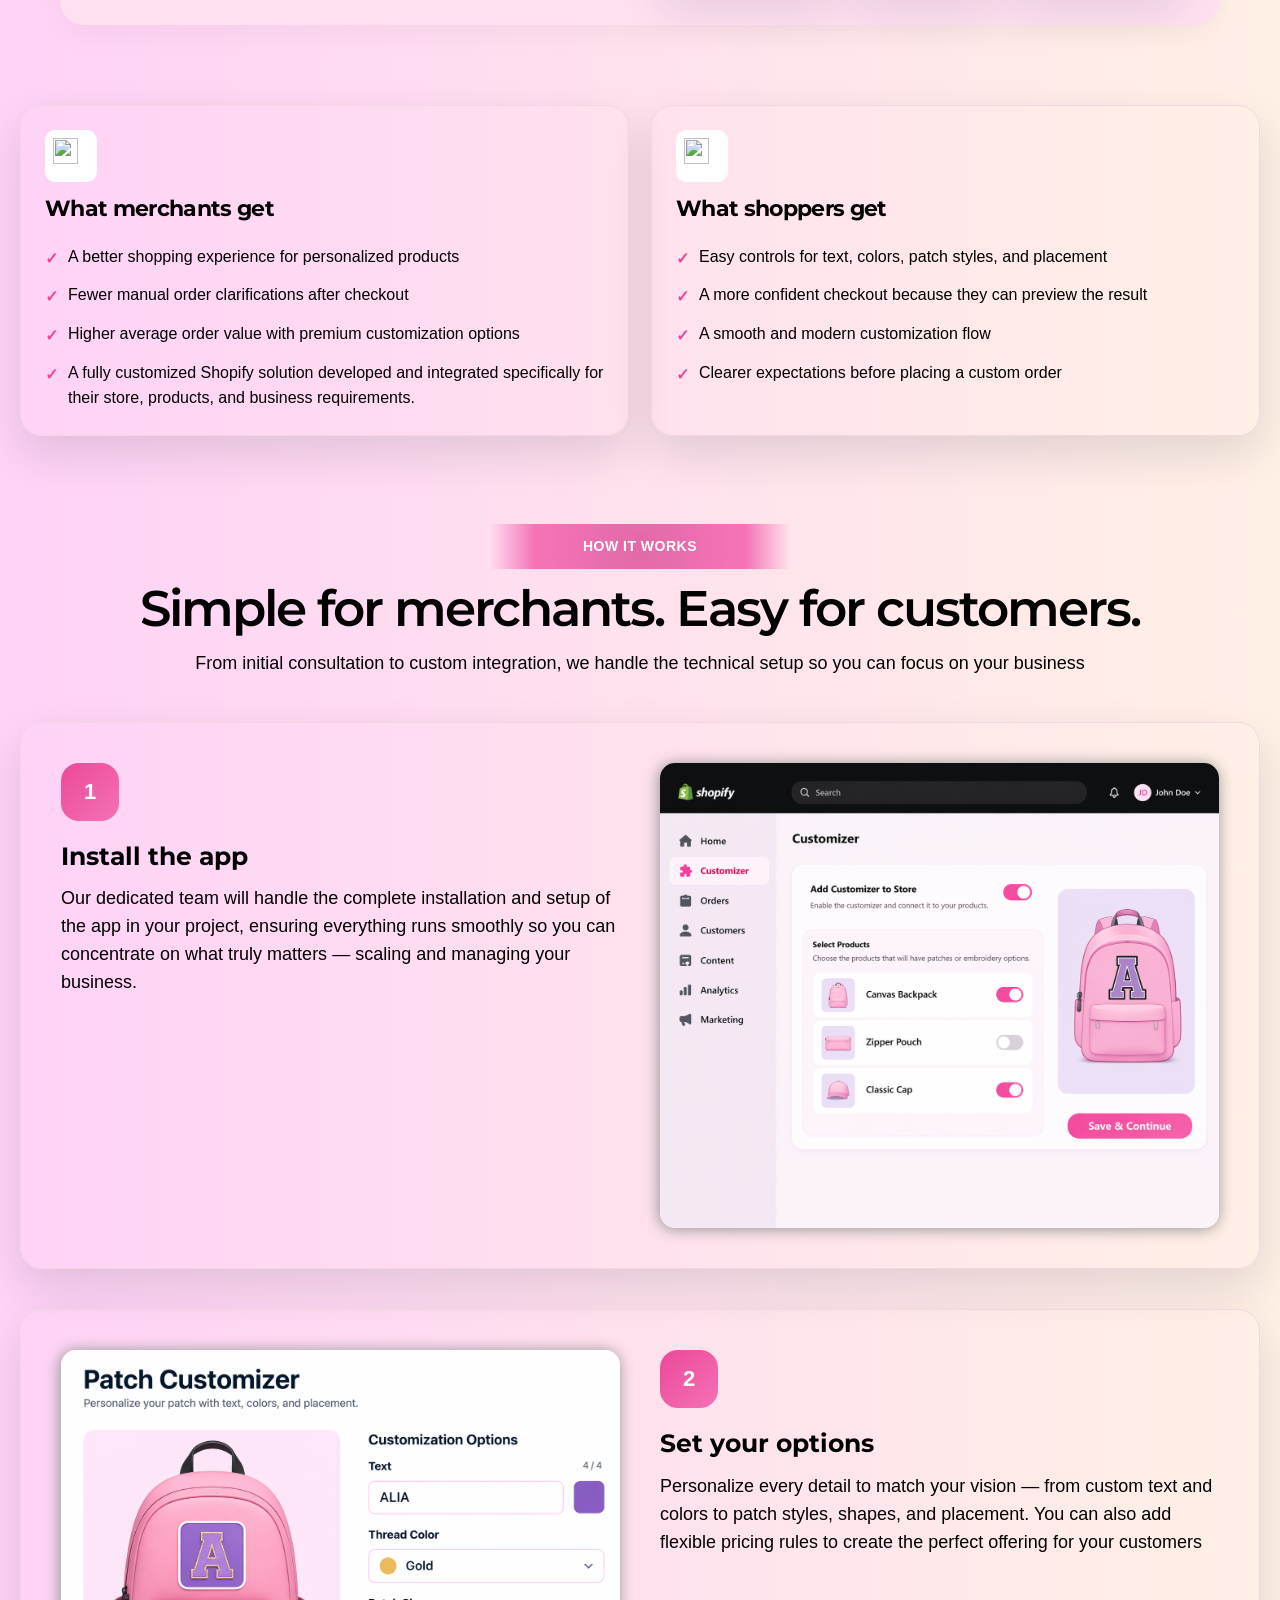
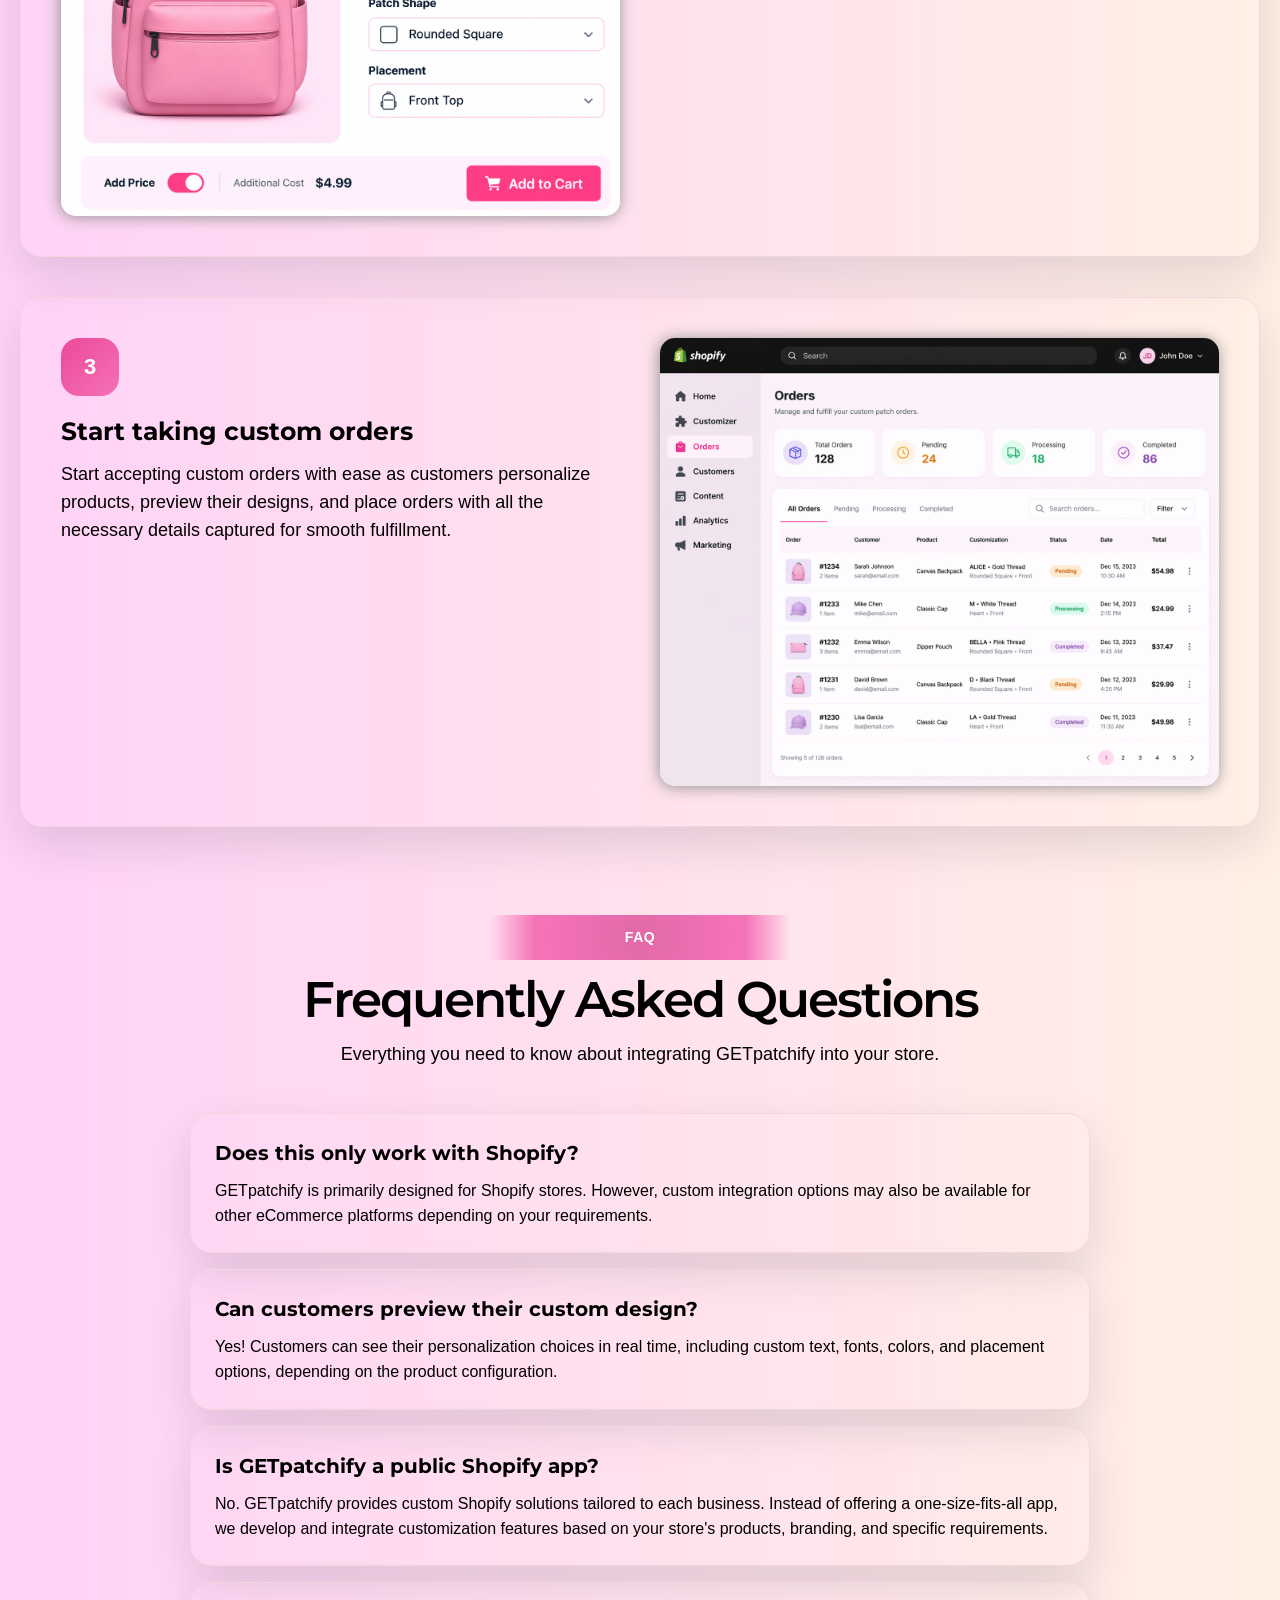
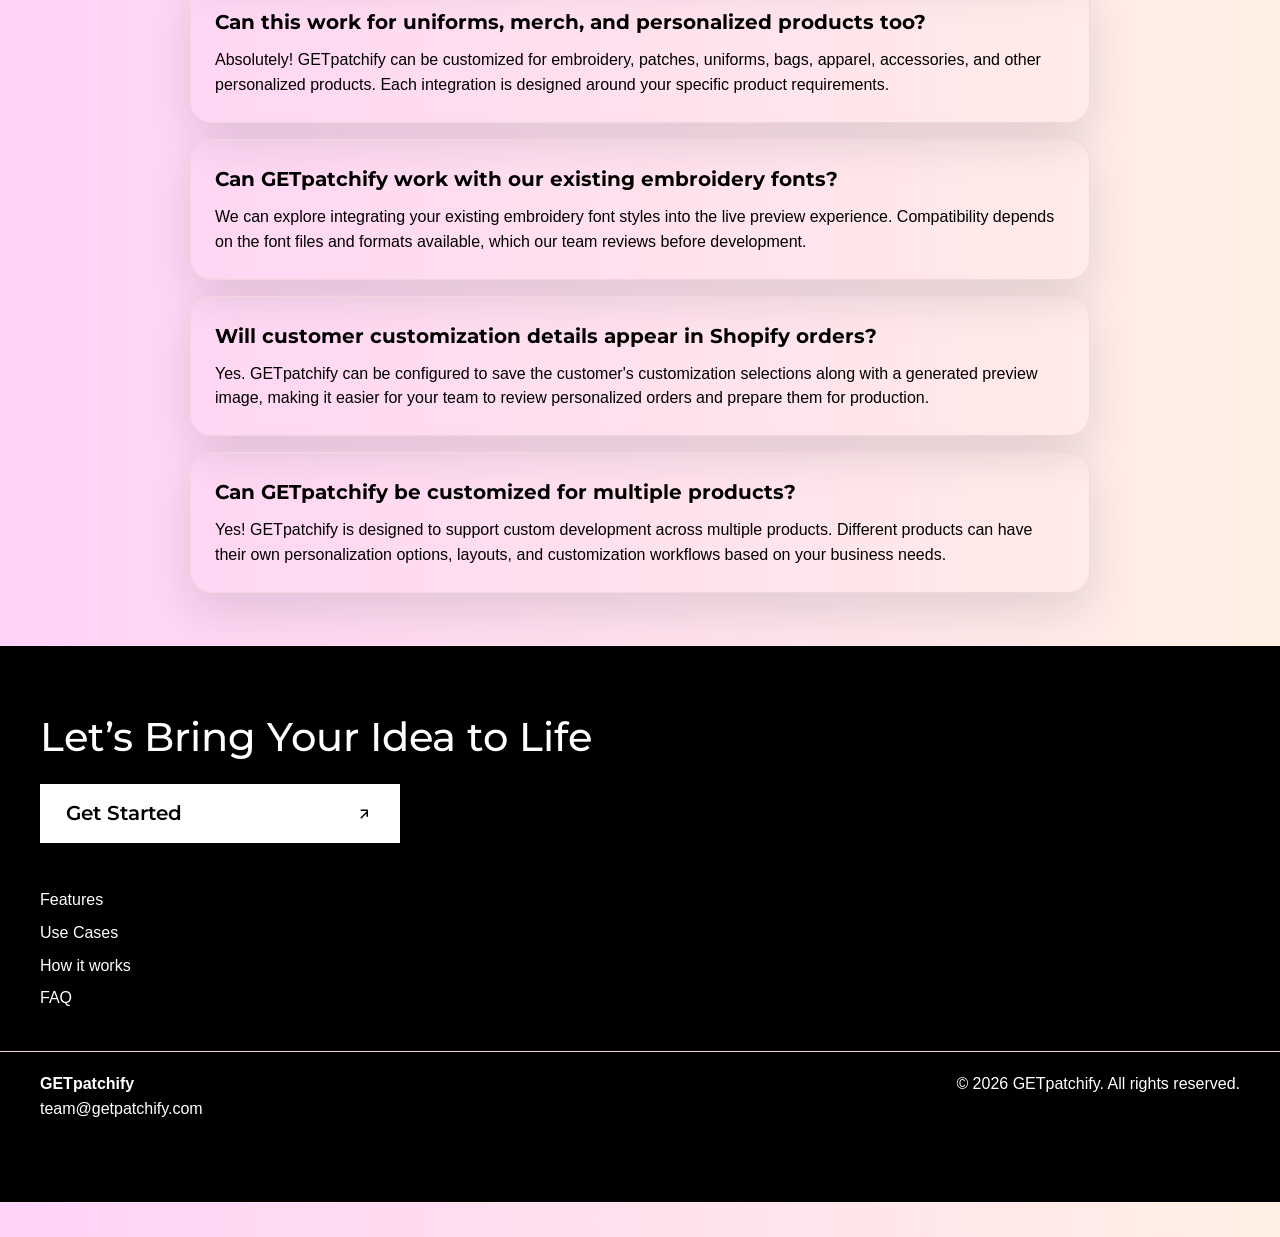
==== commit 97b0dc0b: "Update index.html" ====
--- a/index.html
+++ b/index.html
@@ -741,7 +741,7 @@
       <a href="">Features</a>
       <a href="">Use Cases</a>
       <a href="">How it works</a>
-      <a href="">Pricing</a>
+      <!-- <a href="">Pricing</a> -->
       <a href="">FAQ</a>
     </div>
     <div class="footer-grid">
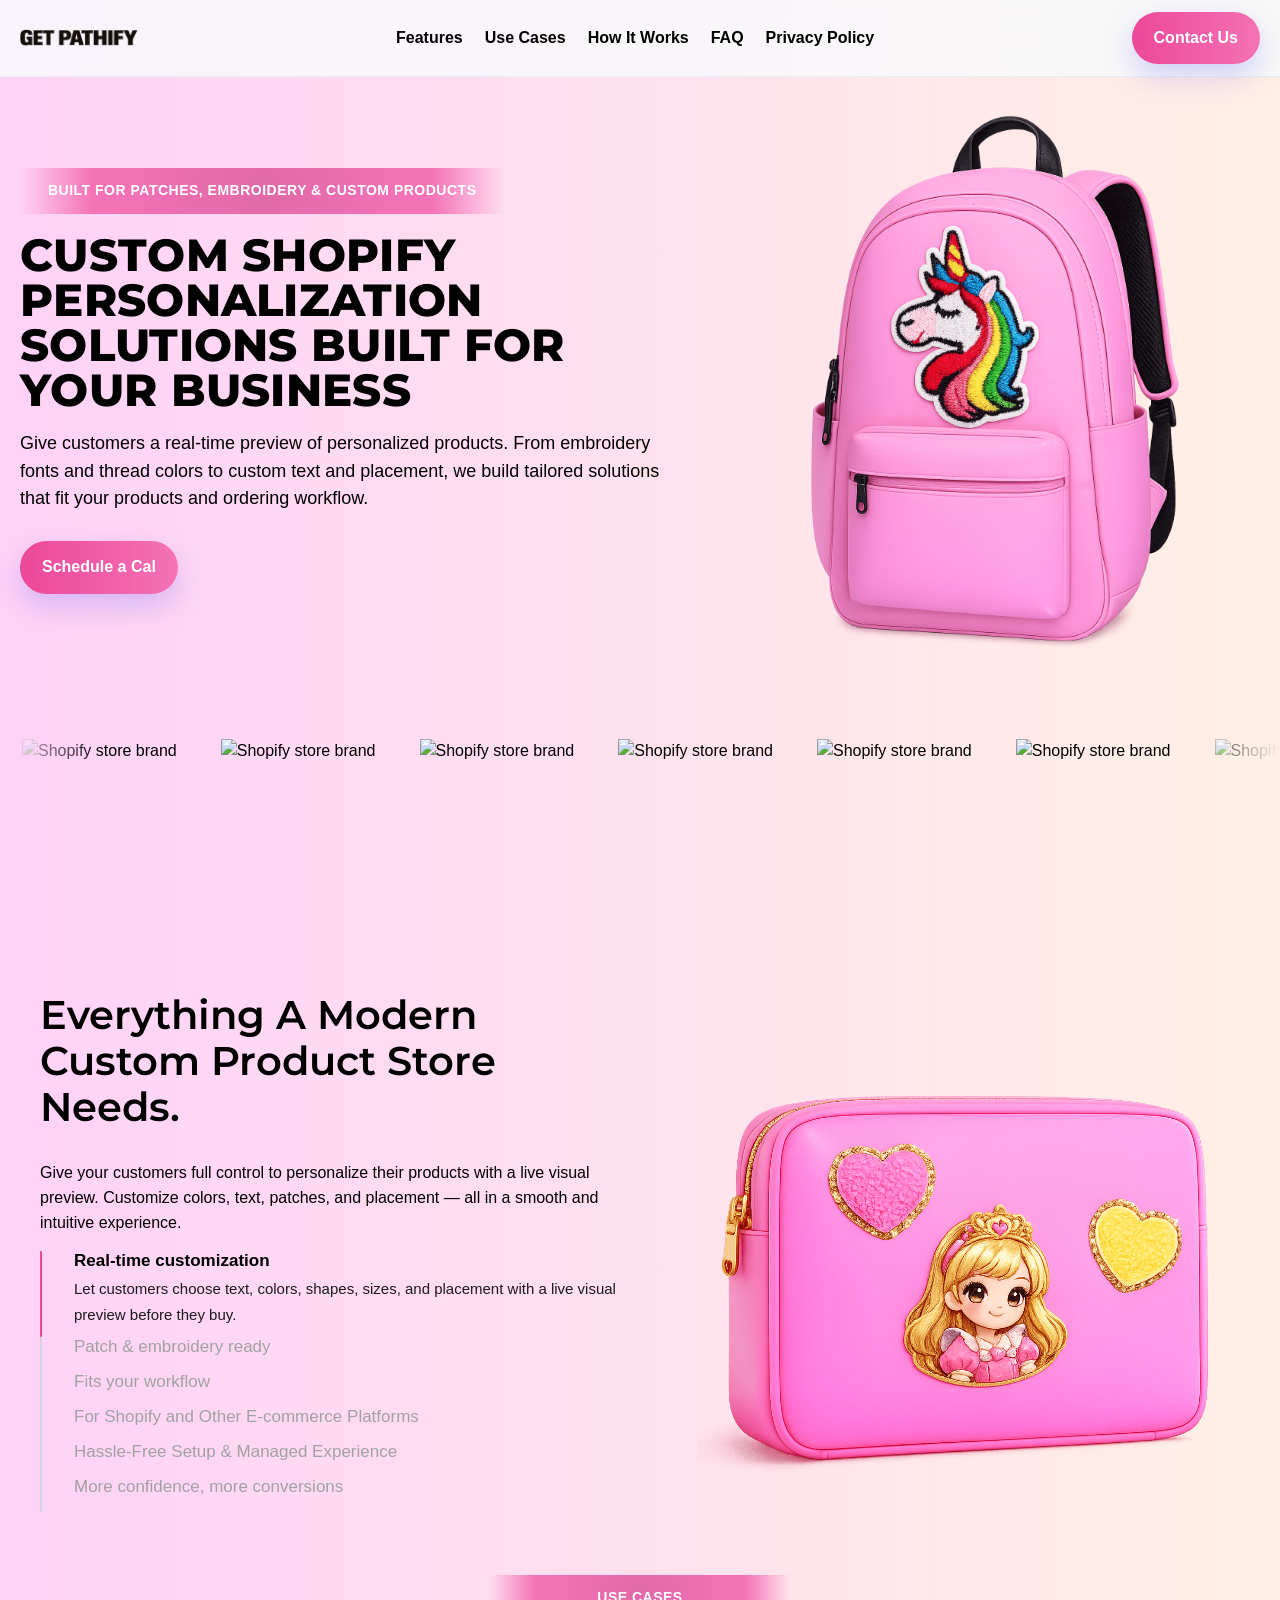
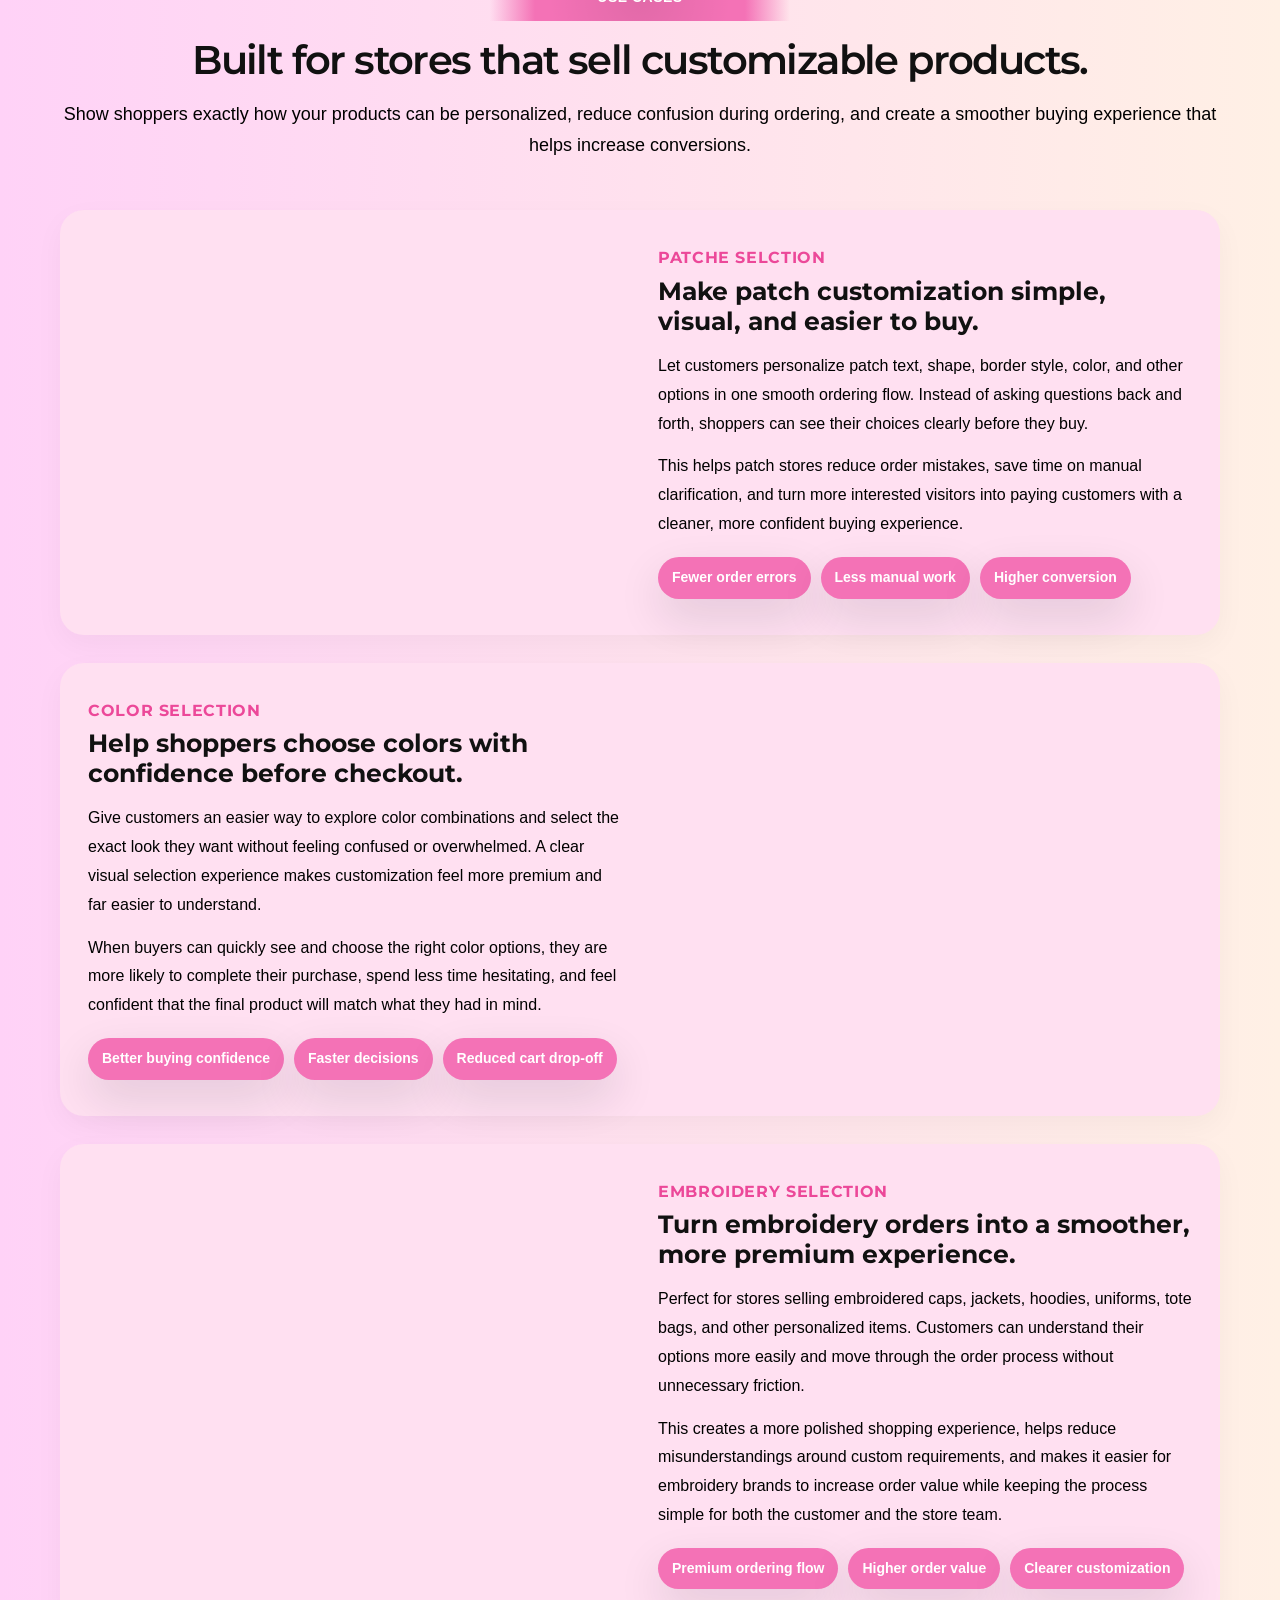
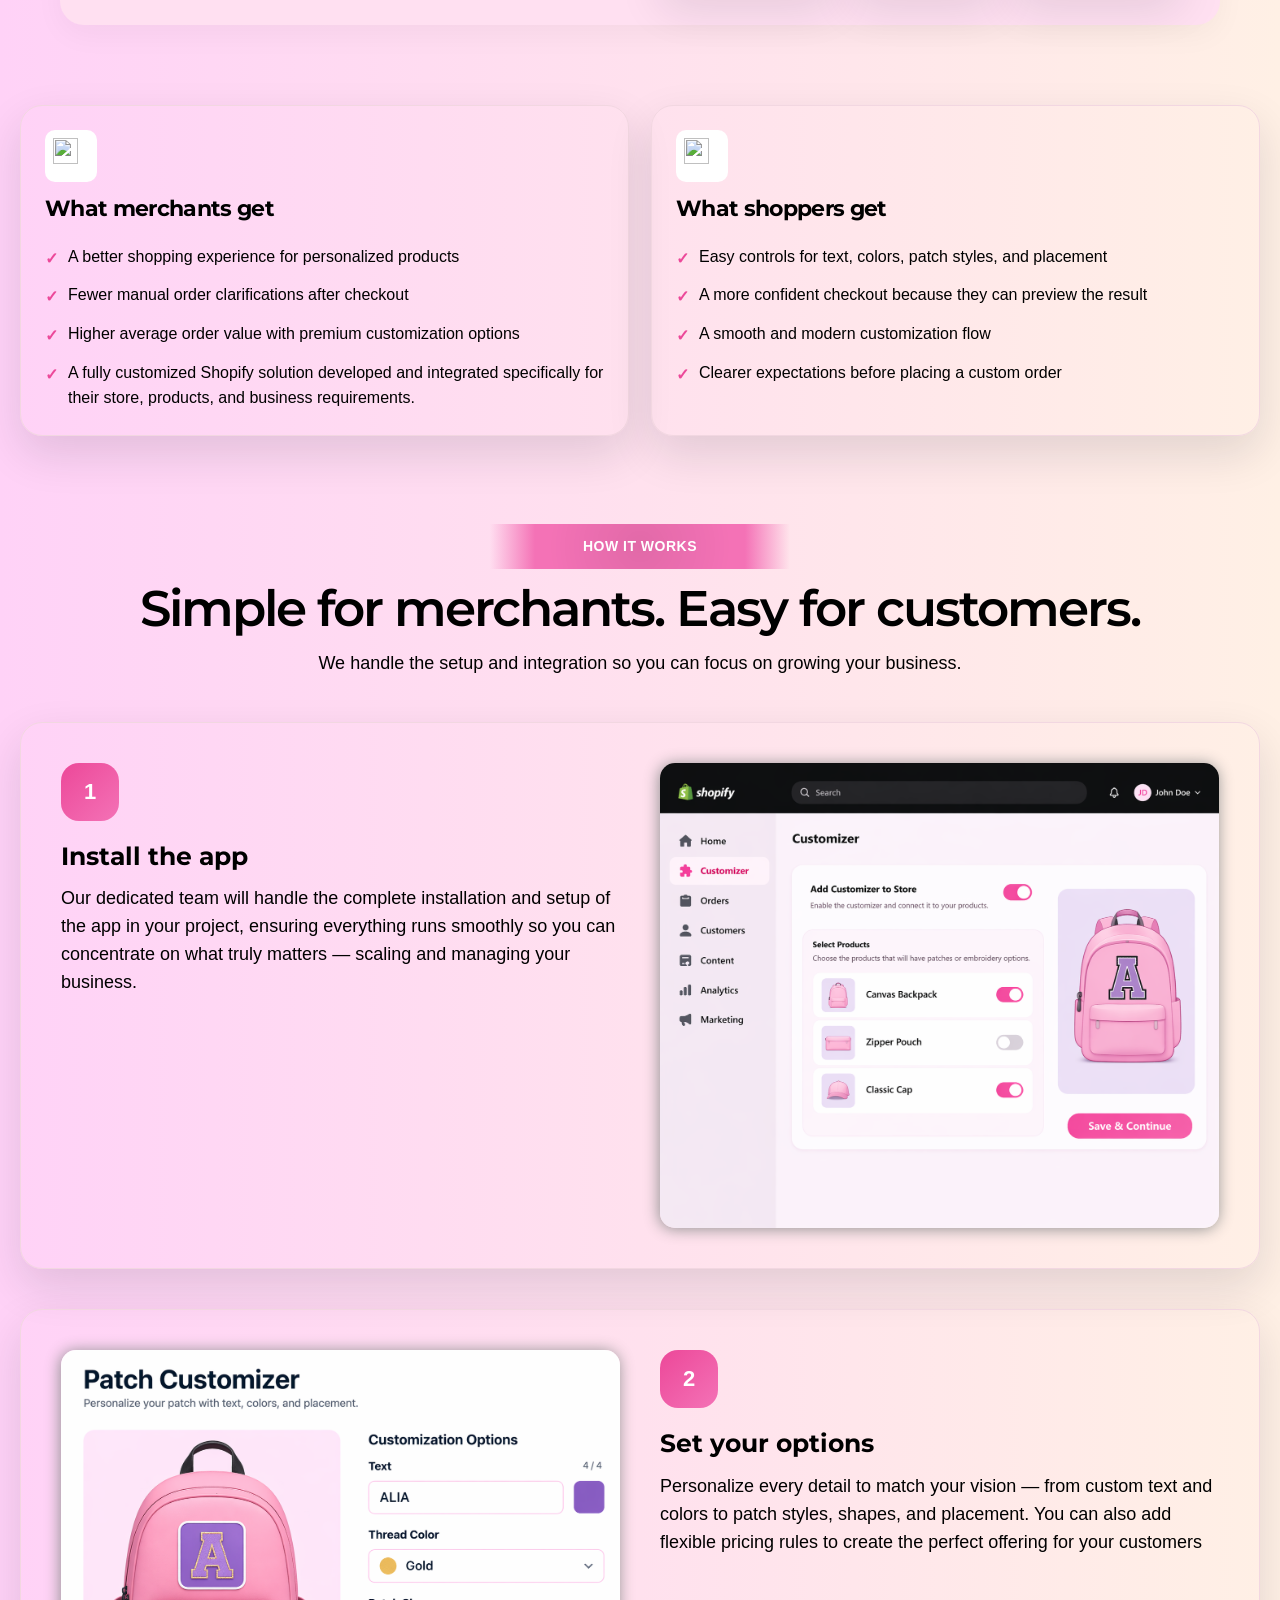
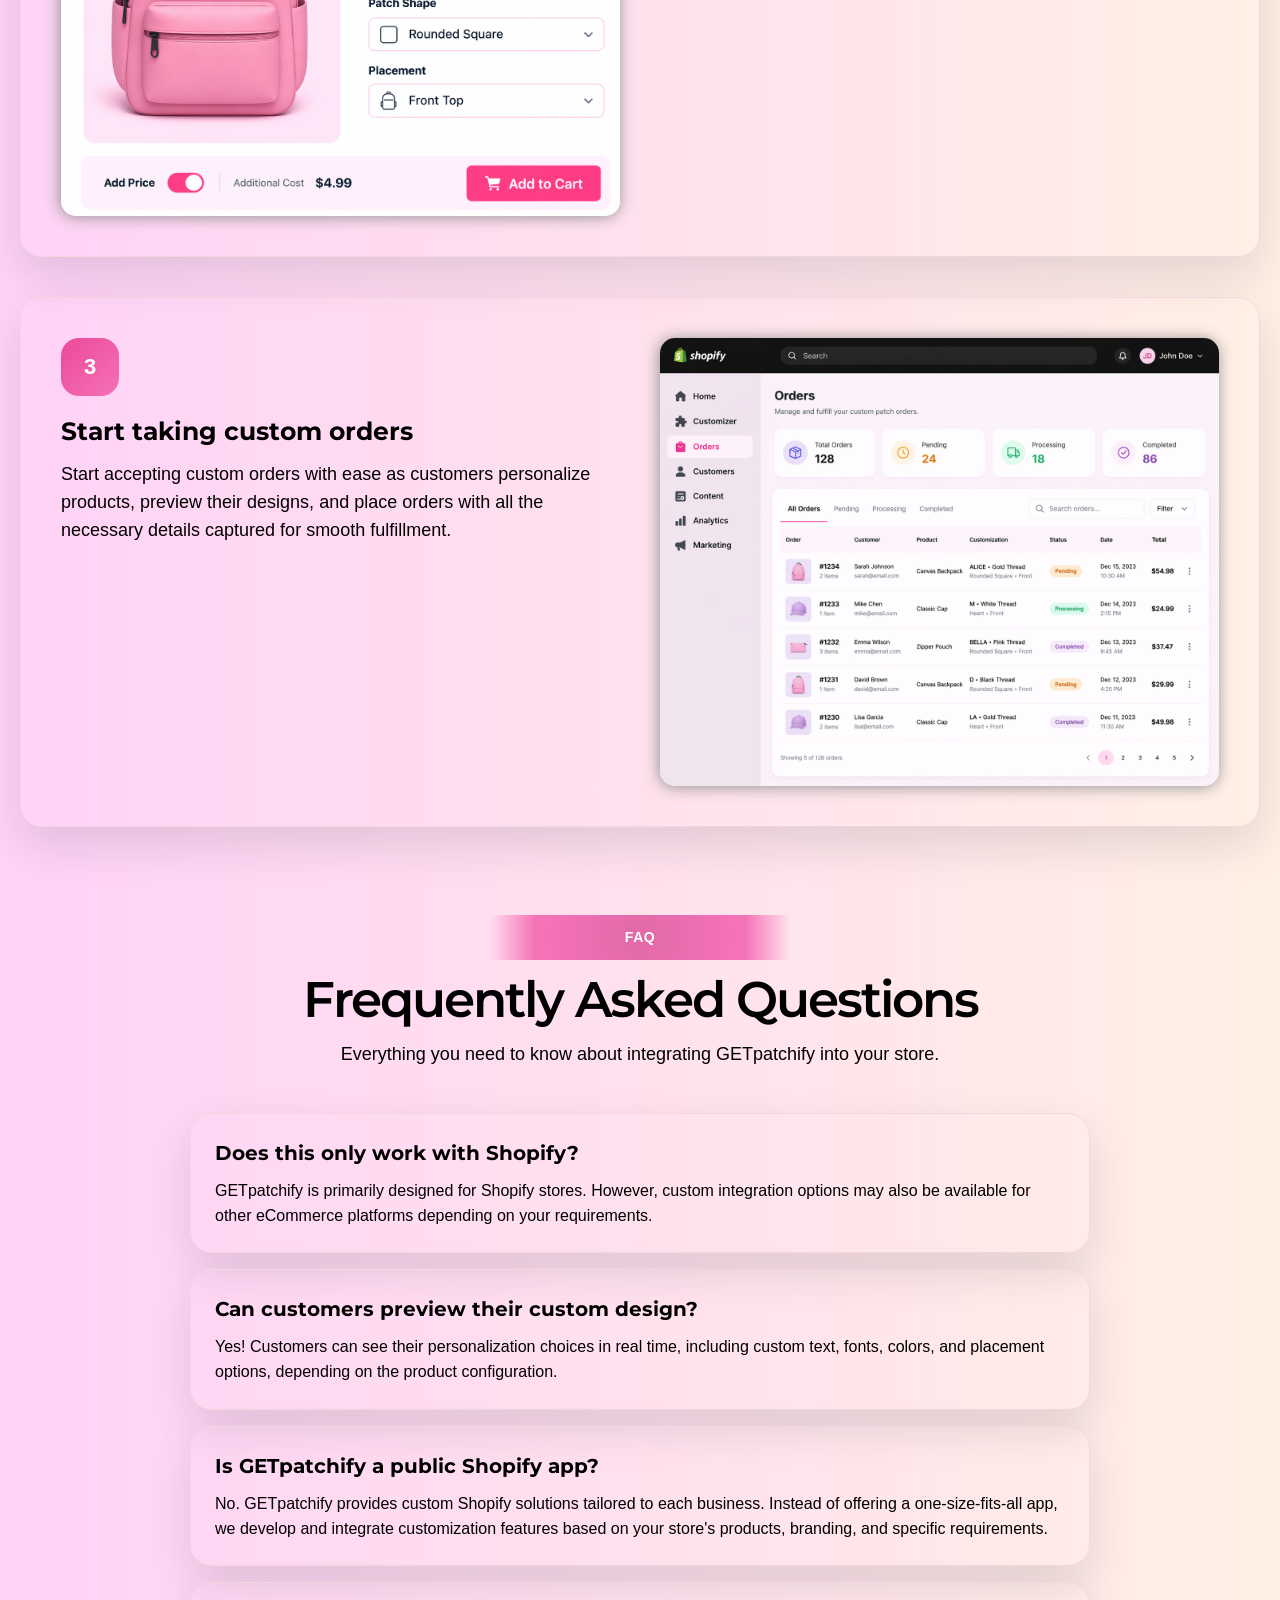
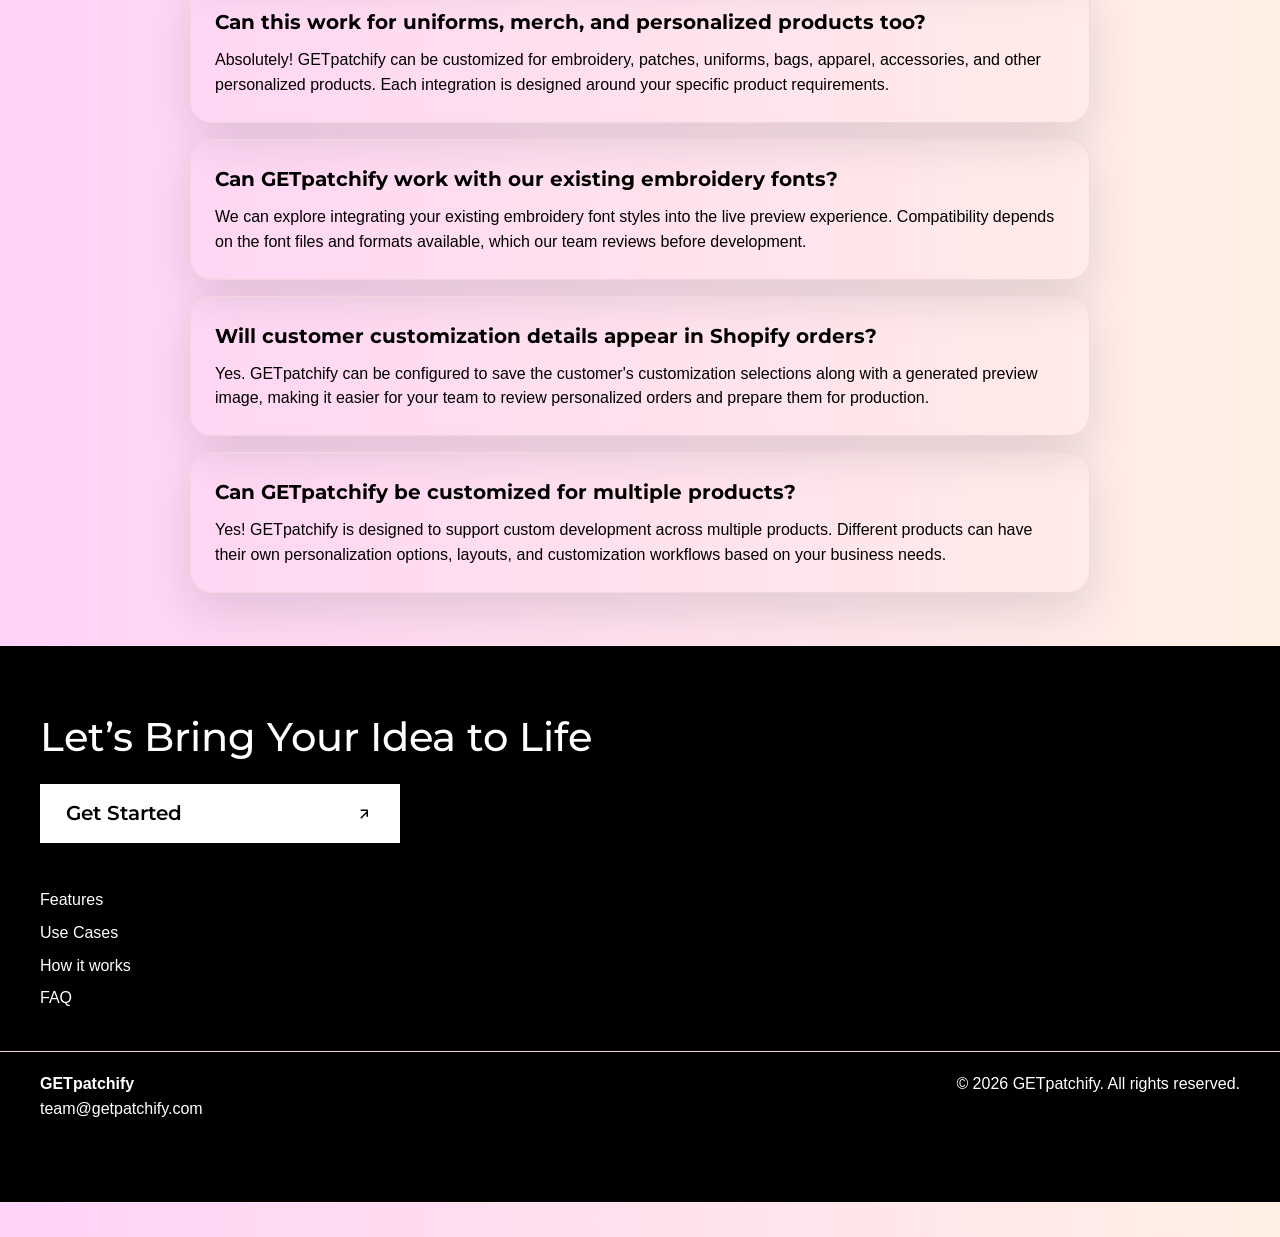
==== commit 0ca6b963: "Update index.html" ====
--- a/index.html
+++ b/index.html
@@ -436,7 +436,7 @@
         <div class="section-head">
           <span class="tag">How it works</span>
           <h2>Simple for merchants. Easy for customers.</h2>
-          <p>From initial consultation to custom integration, we handle the technical setup so you can focus on your business</p>
+          <p>We handle the setup and integration so you can focus on growing your business.</p>
         </div>
 
         <div class="steps">
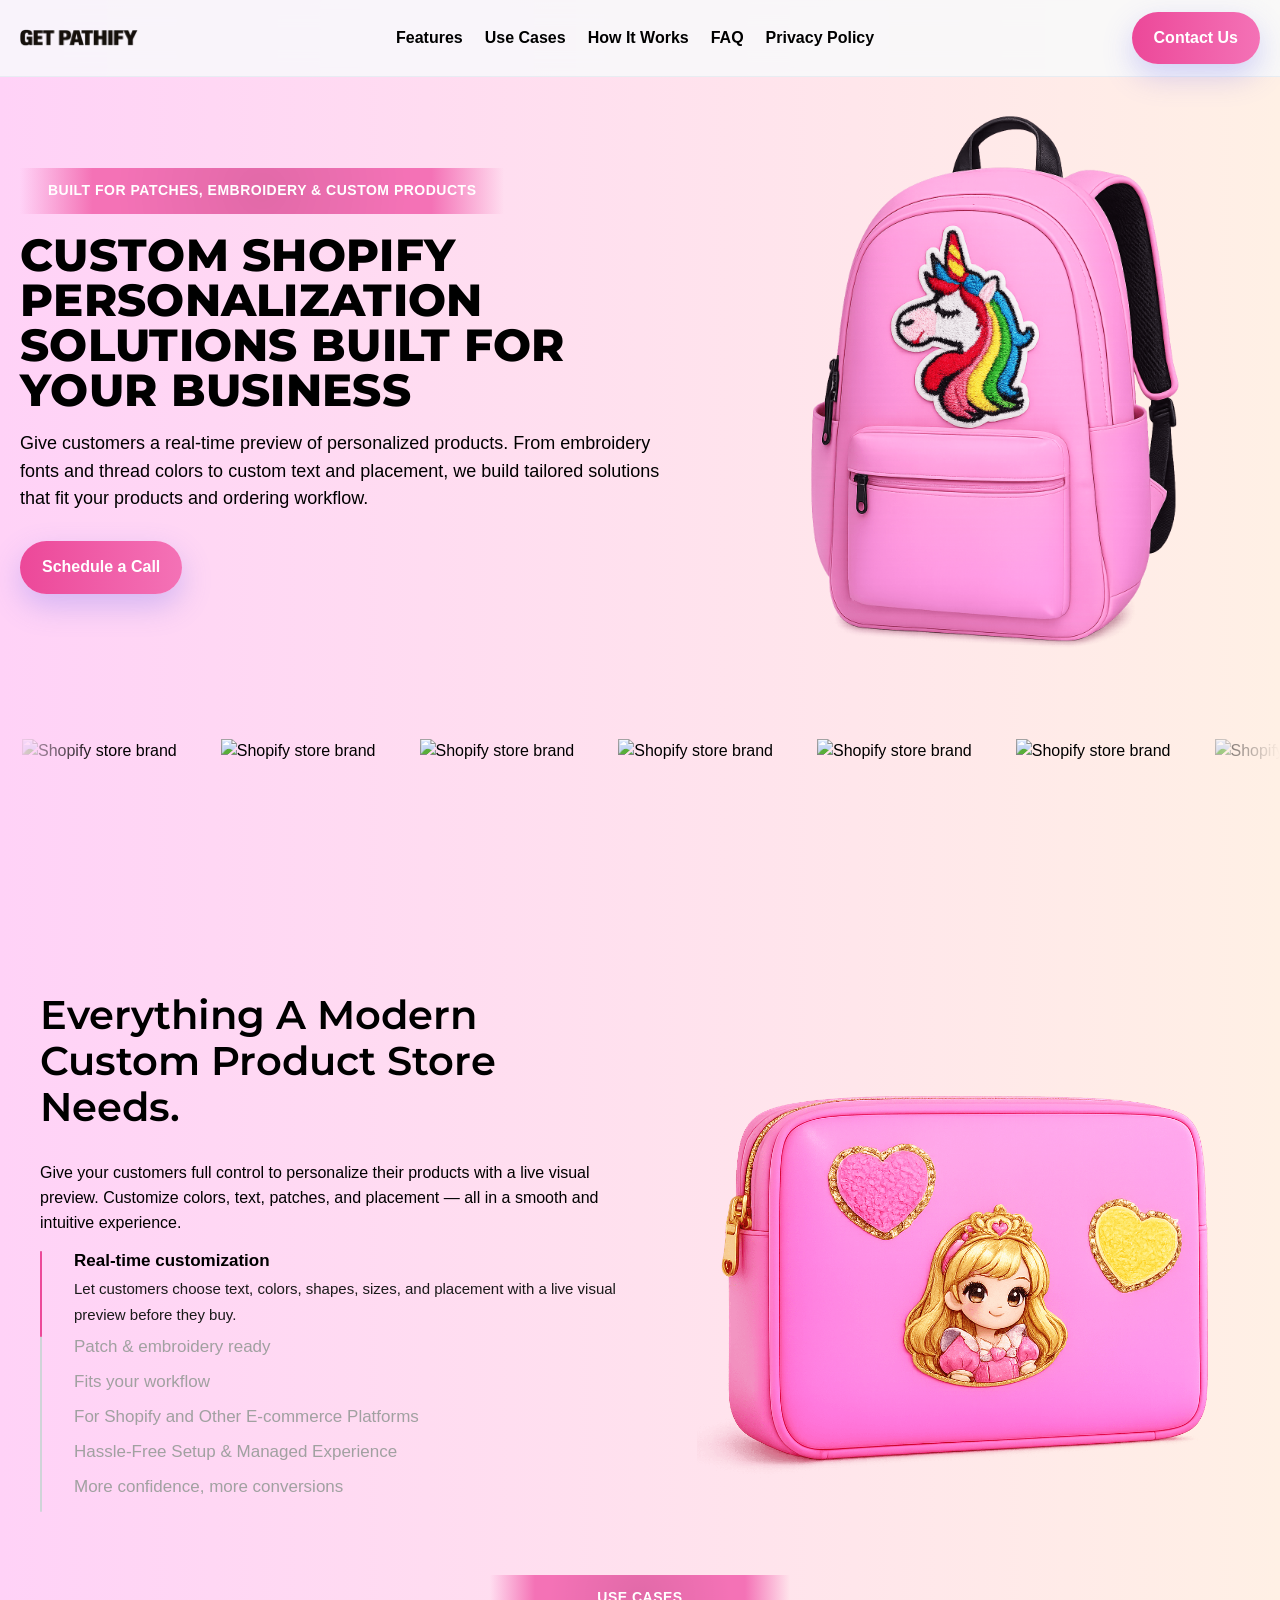
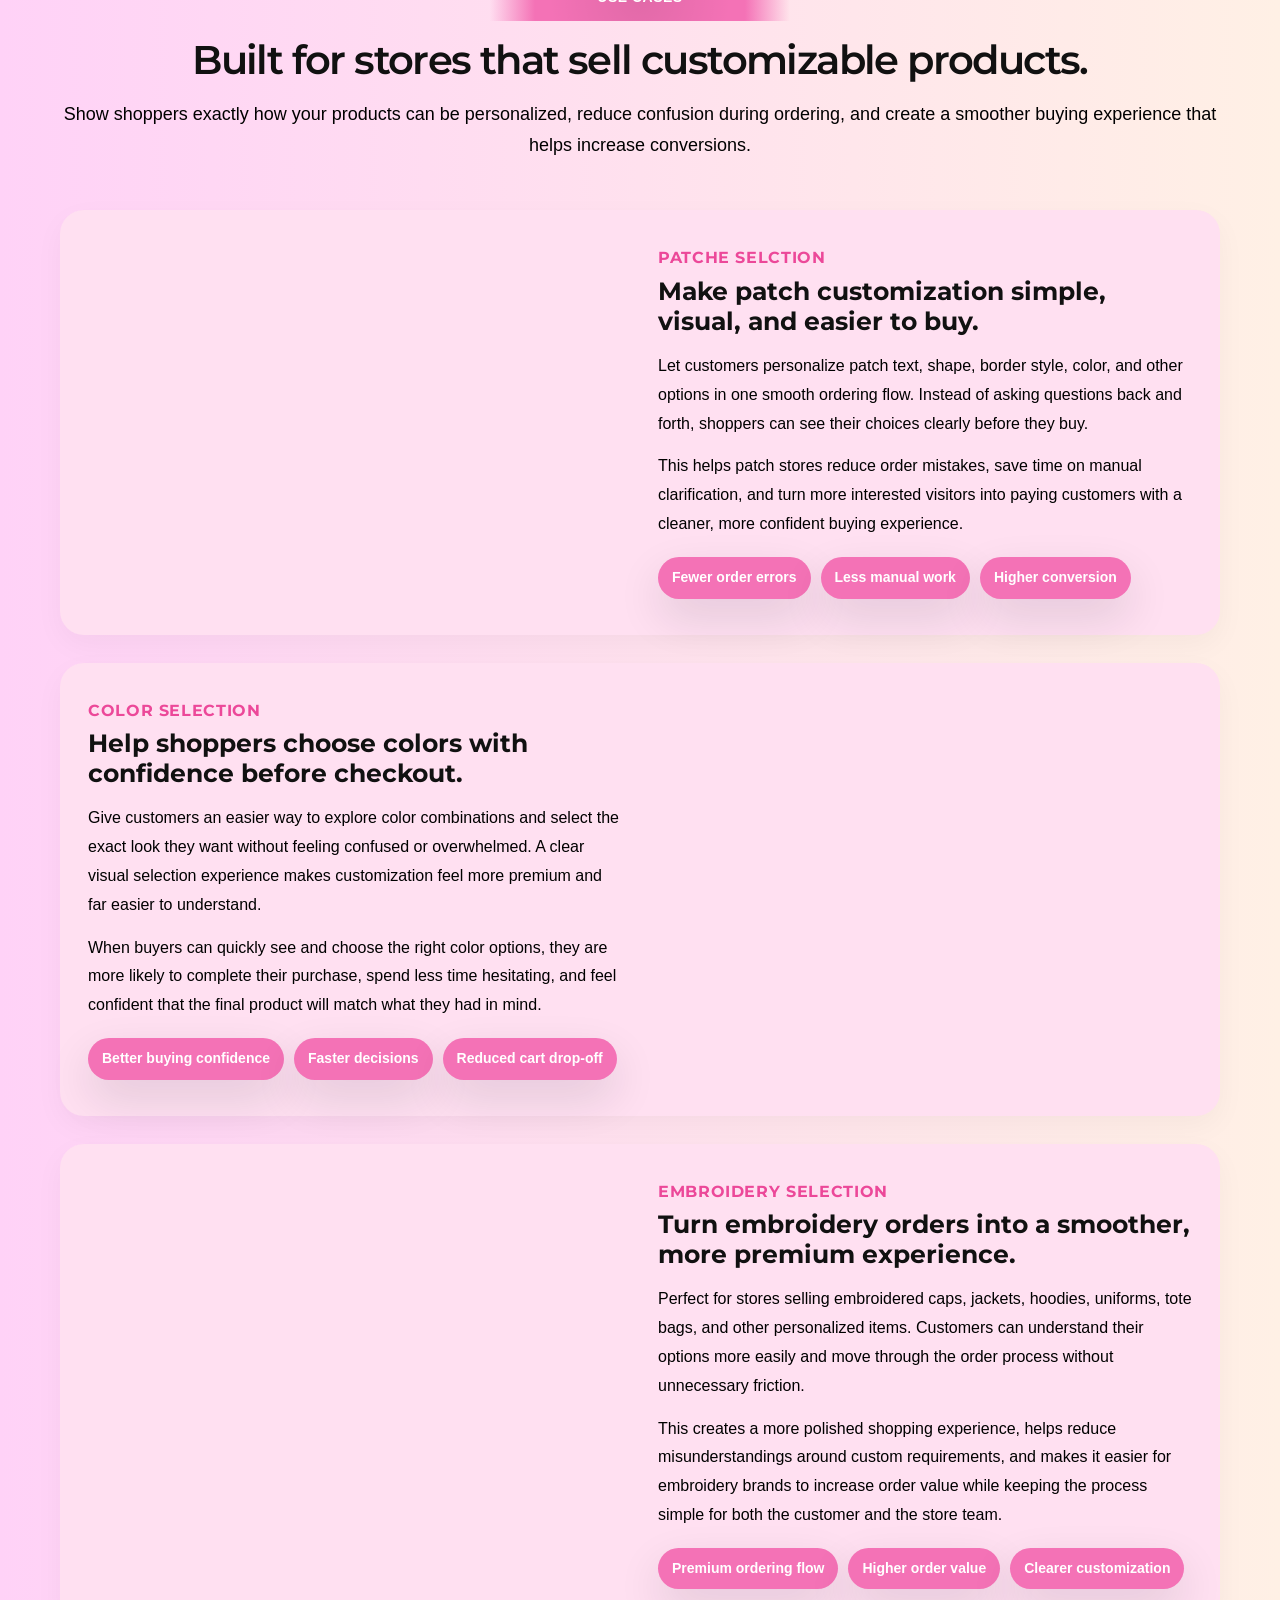
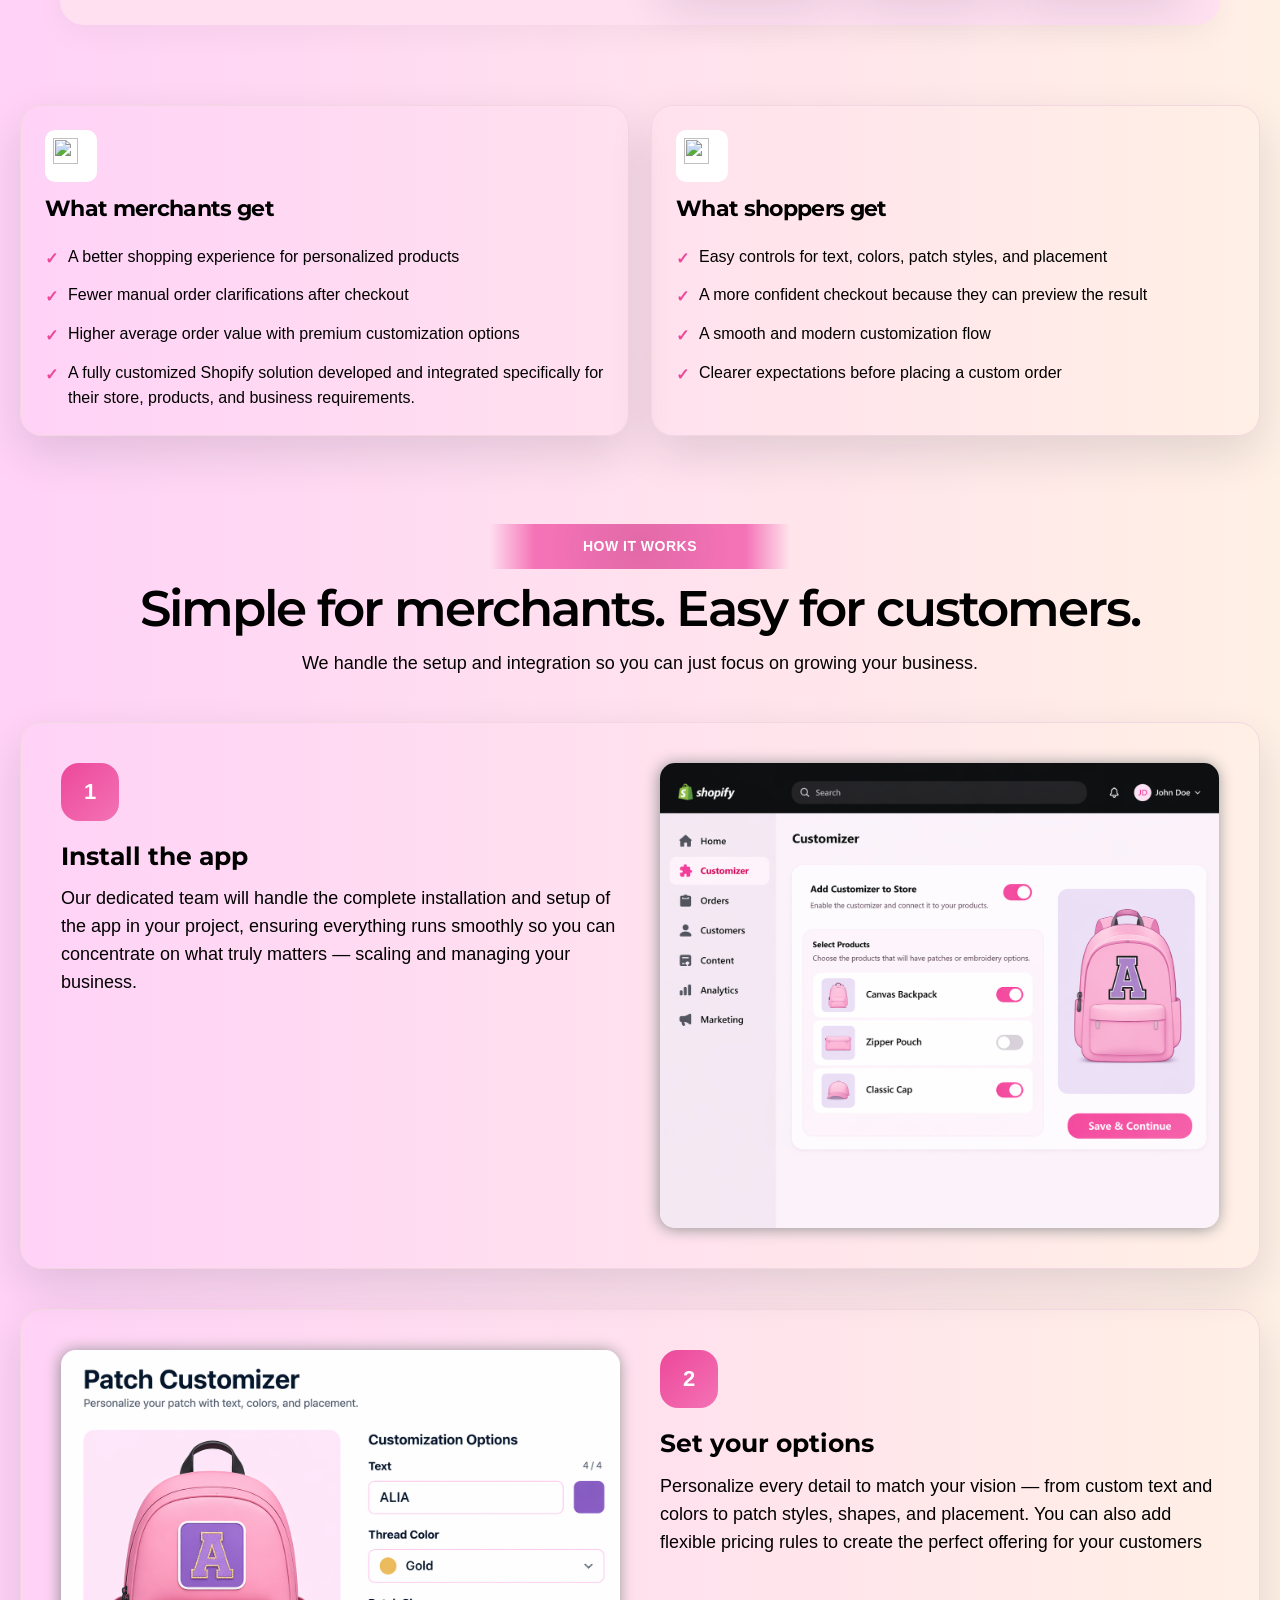
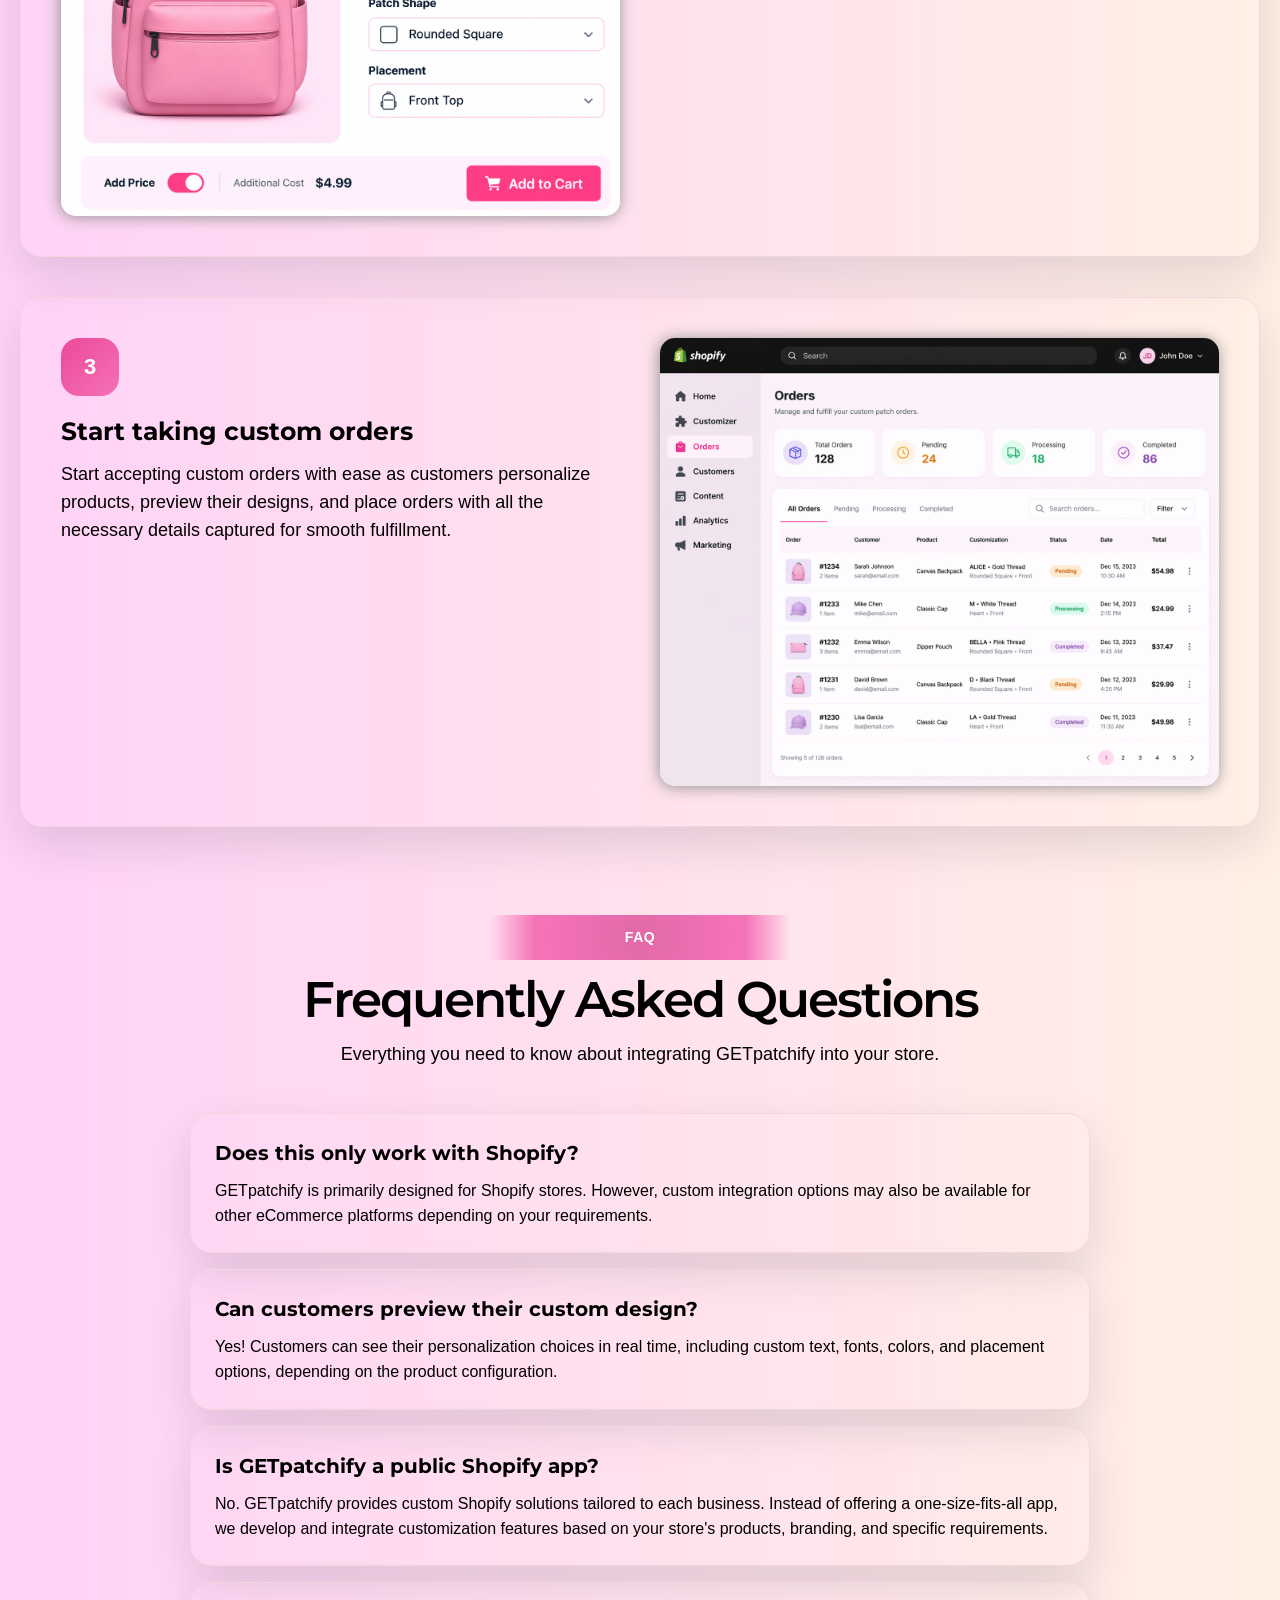
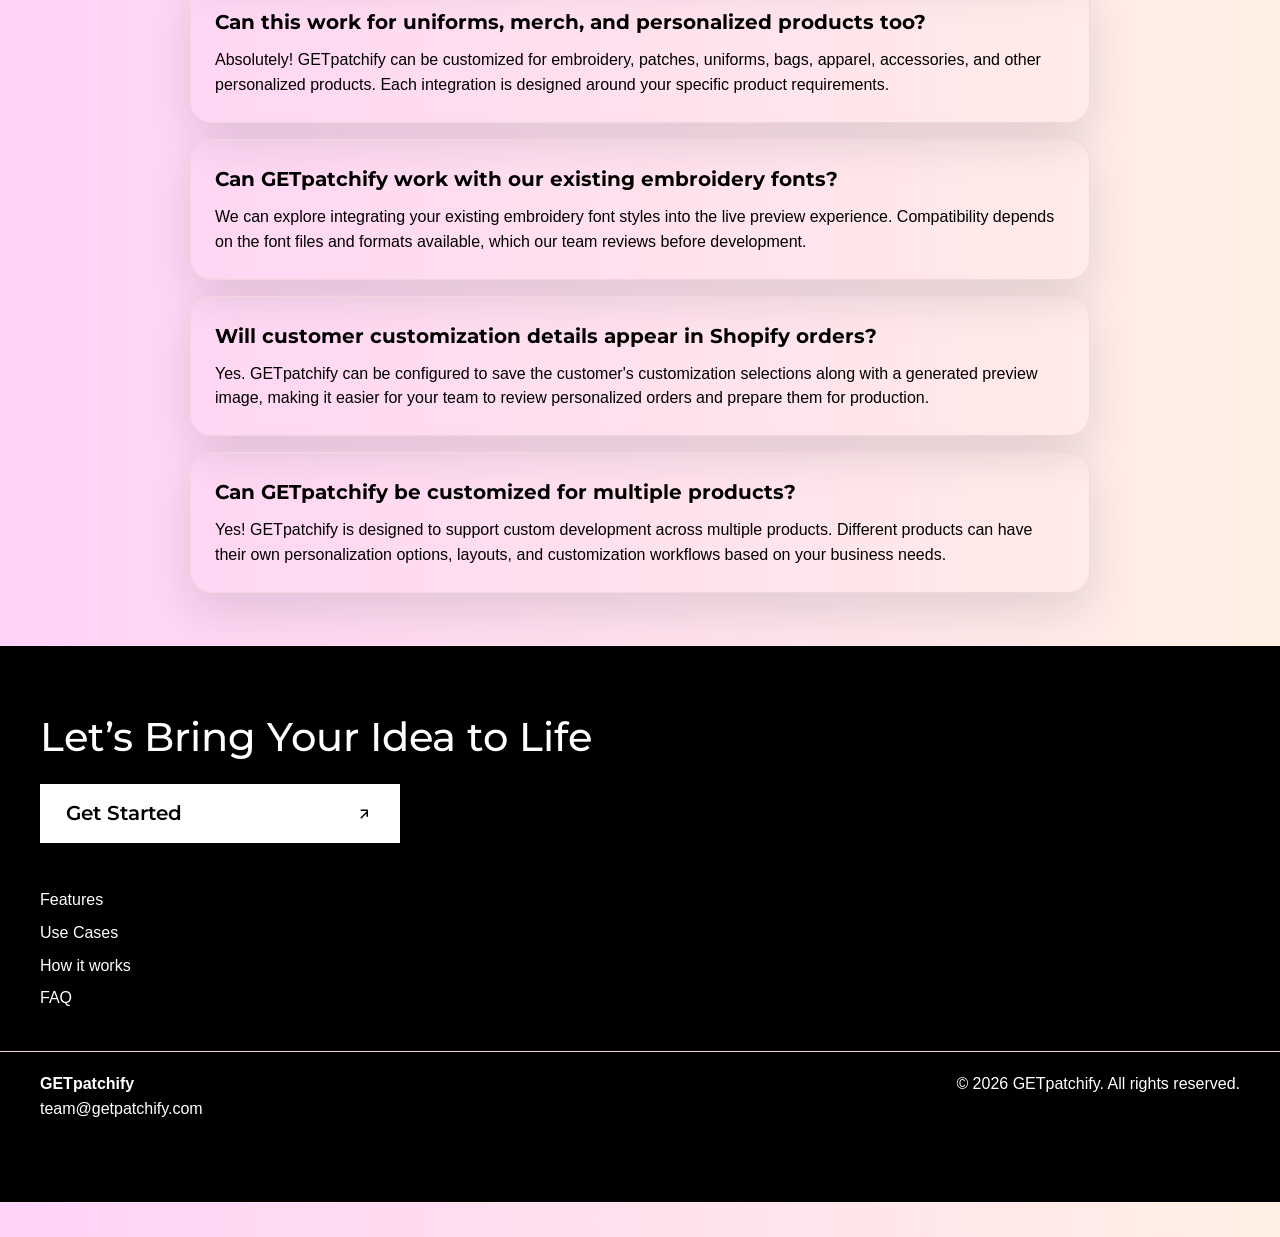
==== commit 5b4744e3: "Update index.html" ====
--- a/index.html
+++ b/index.html
@@ -66,7 +66,7 @@
 
 
           <div class="nav-cta">
-        <a class="btn btn-primary" href="https://calendar.app.google/YmENyZ9vrxTN5HNY9">Schedule a Cal</a>
+        <a class="btn btn-primary" href="https://calendar.app.google/YmENyZ9vrxTN5HNY9">Schedule a Call</a>
       </div>
         </div>
 <div class="hero-card">
@@ -436,7 +436,7 @@
         <div class="section-head">
           <span class="tag">How it works</span>
           <h2>Simple for merchants. Easy for customers.</h2>
-          <p>We handle the setup and integration so you can focus on growing your business.</p>
+          <p>We handle the setup and integration so you can just focus on growing your business.</p>
         </div>
 
         <div class="steps">
@@ -741,7 +741,6 @@
       <a href="">Features</a>
       <a href="">Use Cases</a>
       <a href="">How it works</a>
-      <!-- <a href="">Pricing</a> -->
       <a href="">FAQ</a>
     </div>
     <div class="footer-grid">
